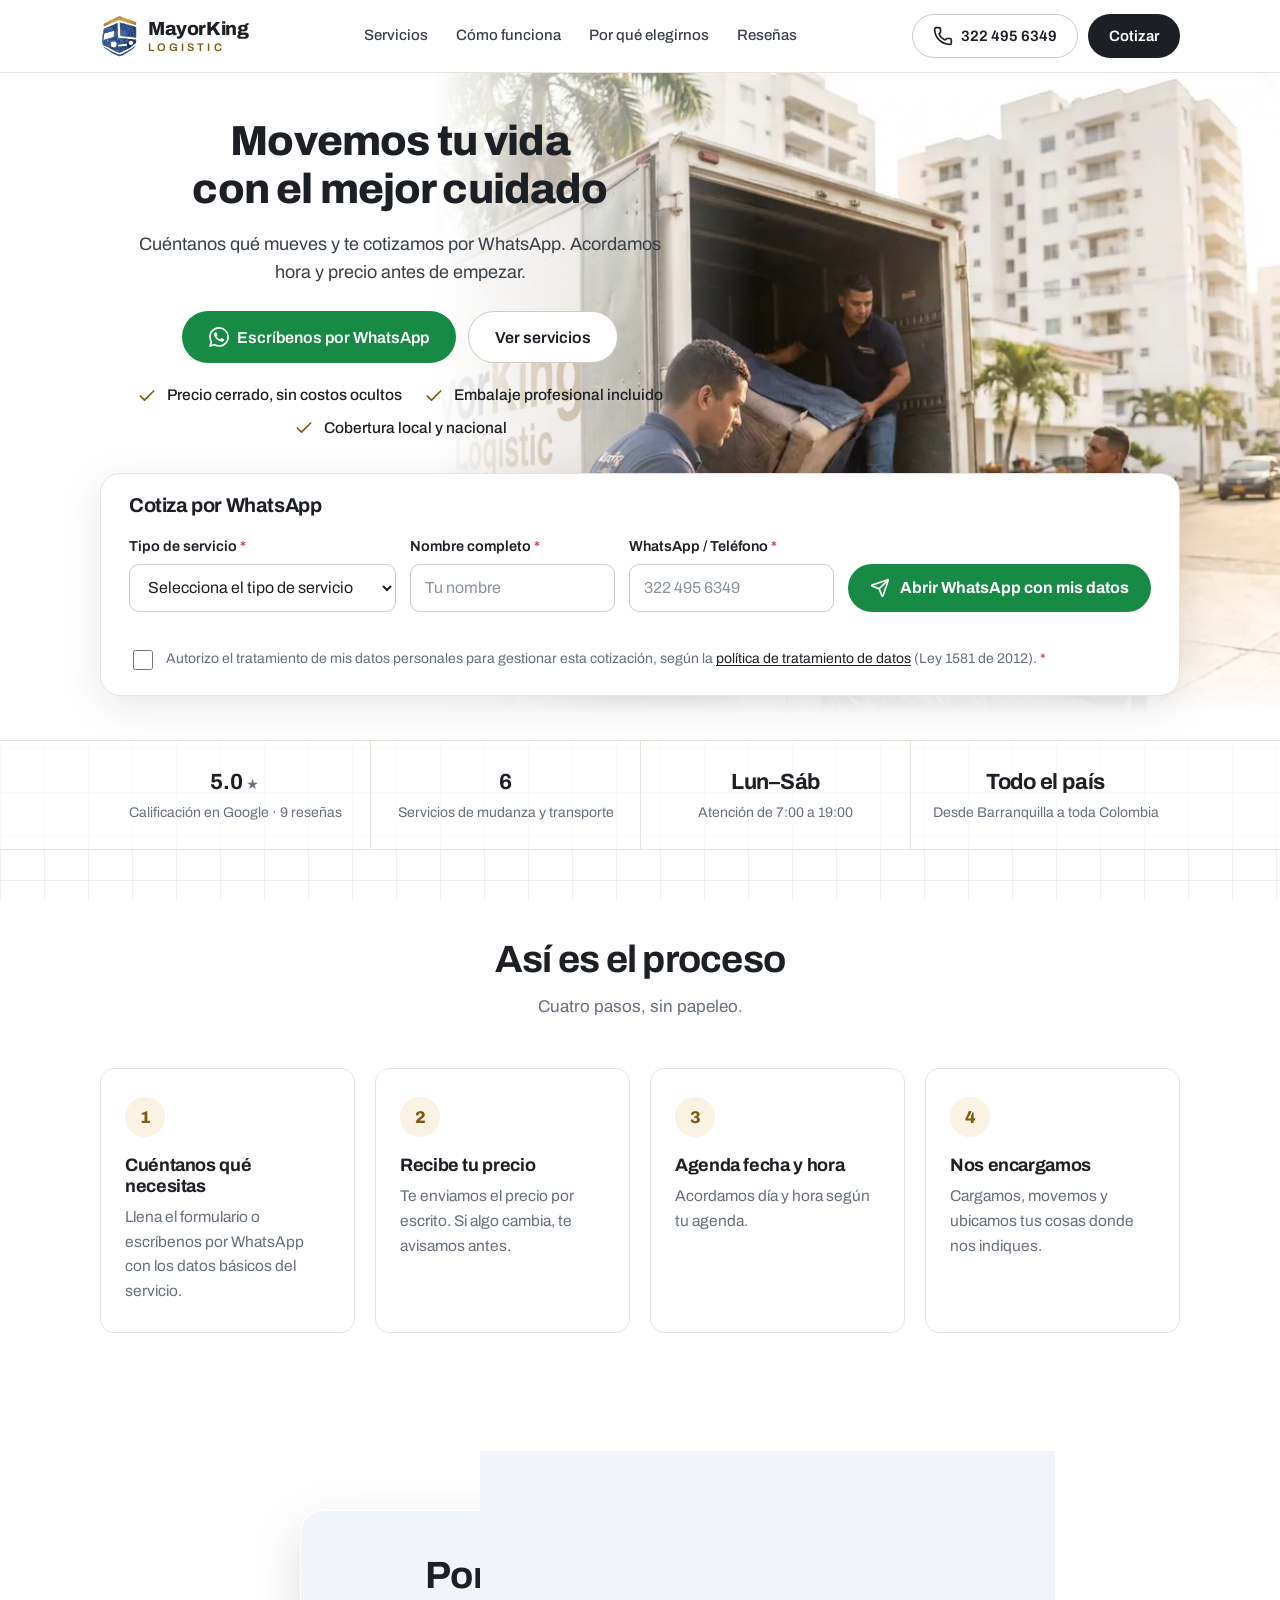
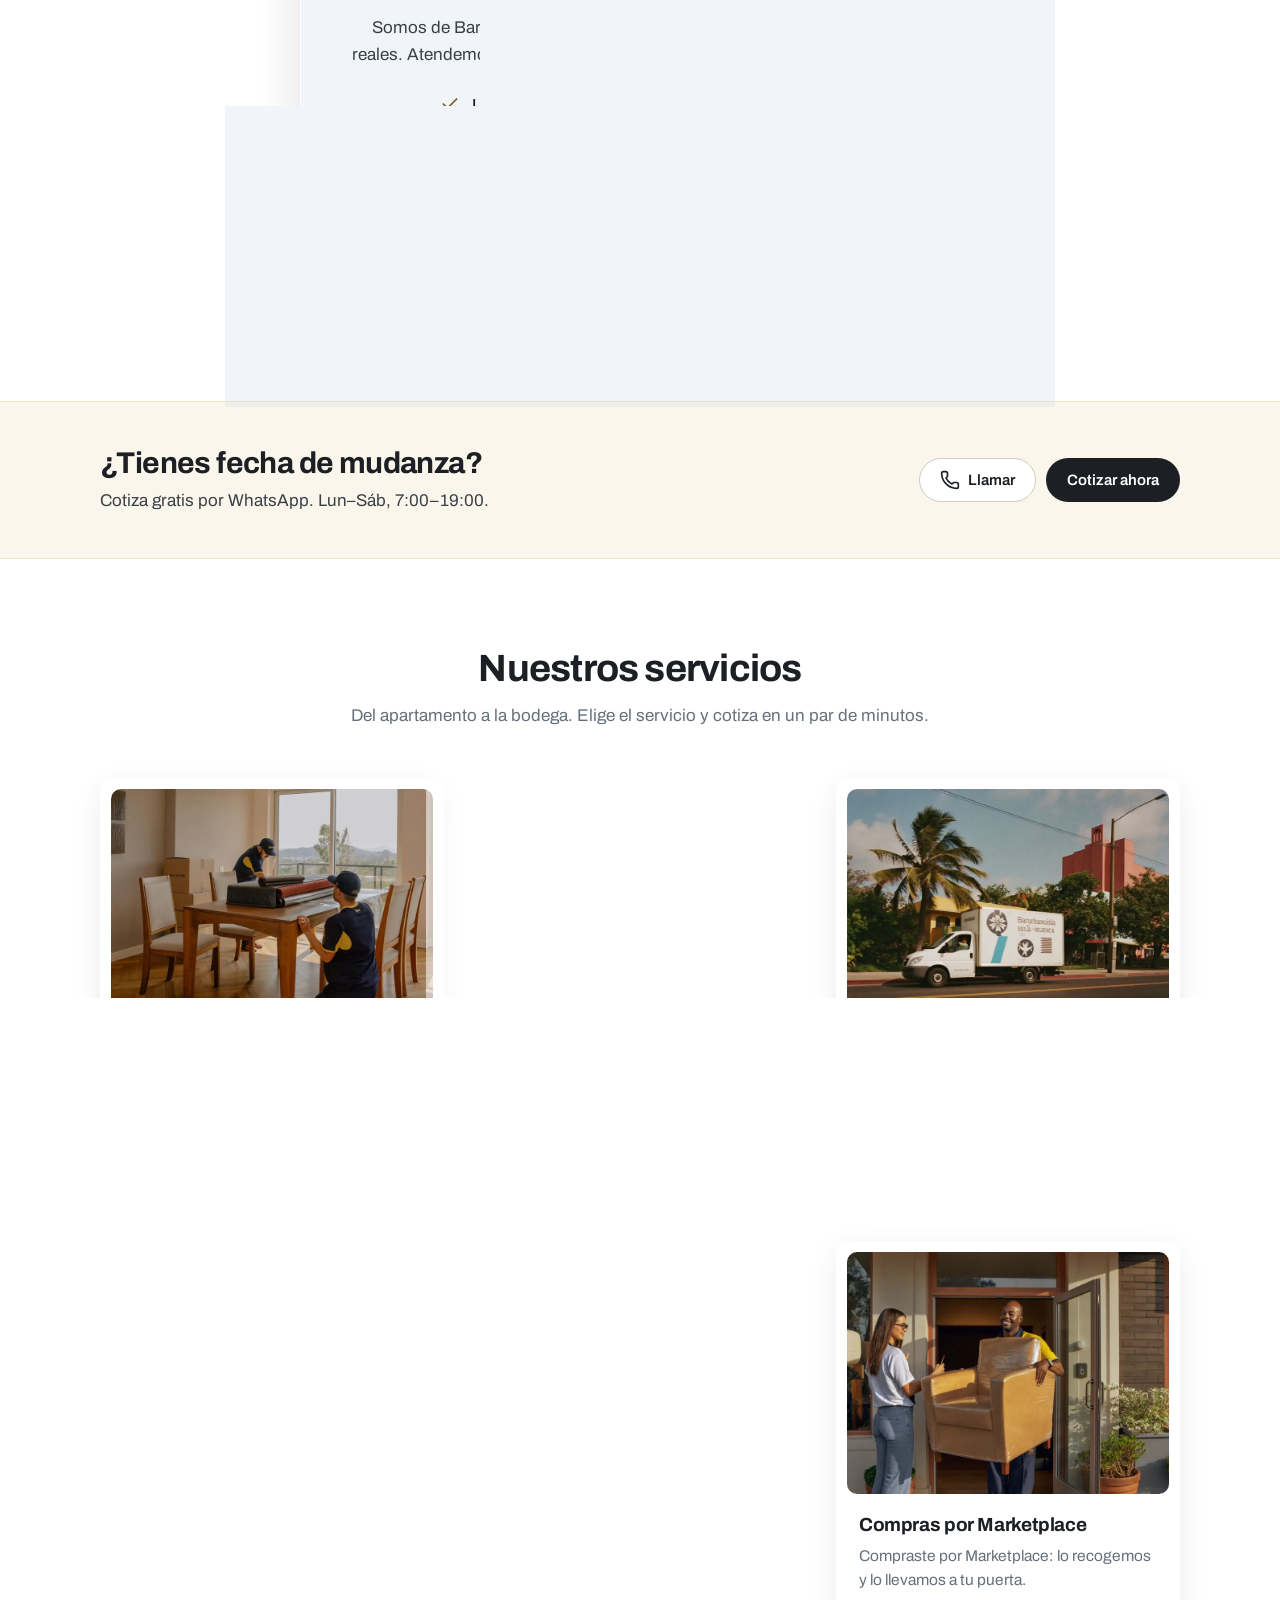
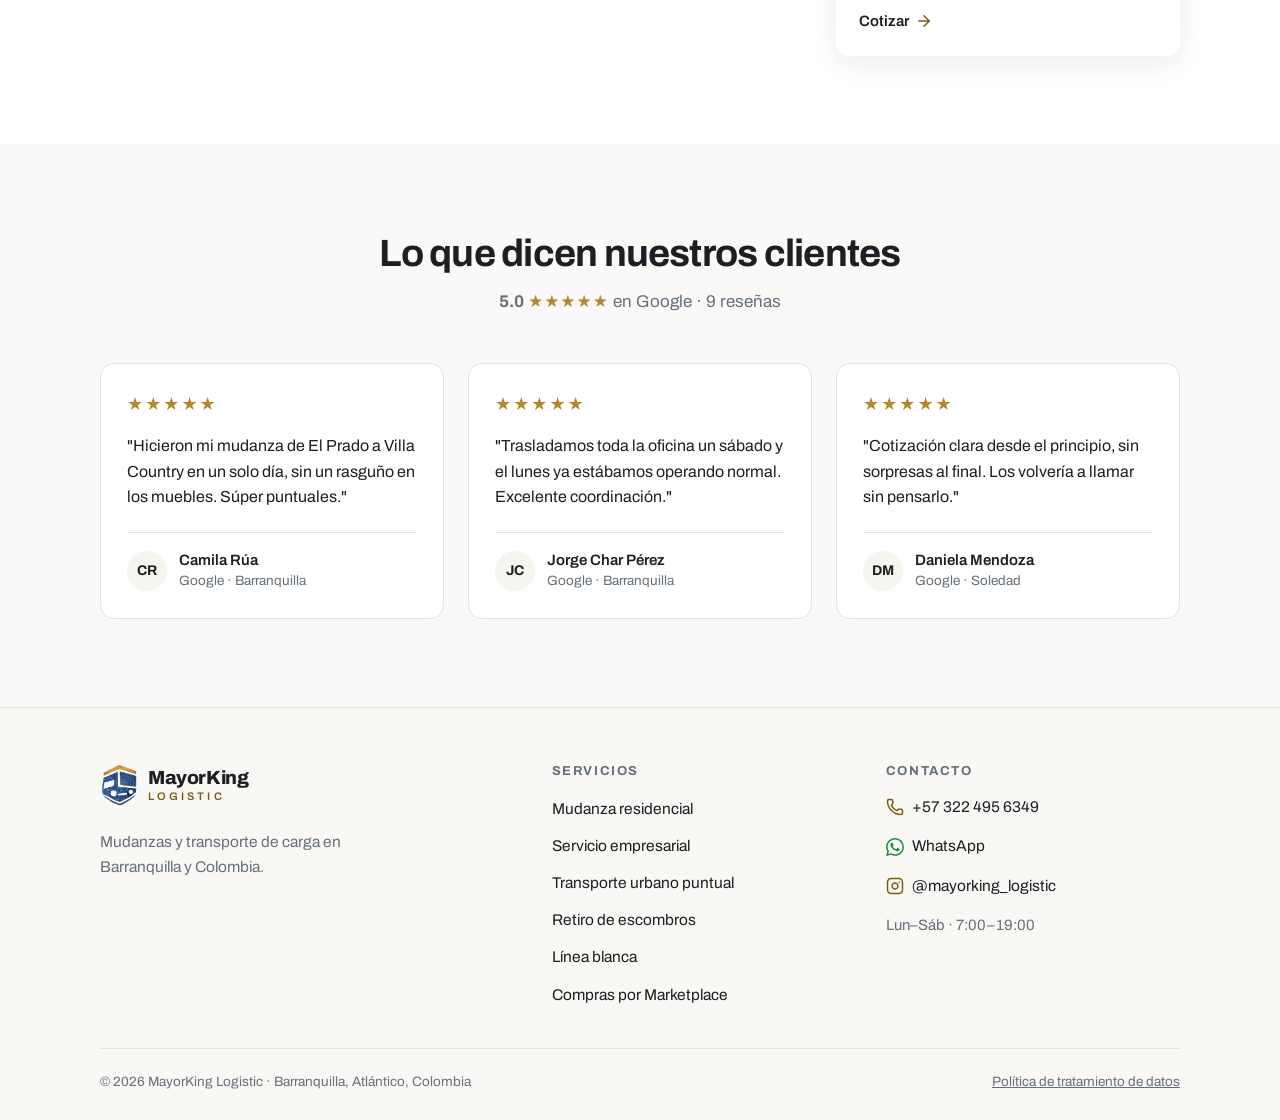
==== index.html @ d39e2f4f "feat(copy): titular 'Movemos tu vida con el mejor cuidado' centrado; sin botón WhatsApp del hero en " ====
<!DOCTYPE html>
<html lang="es-CO">
<head>
  <meta charset="UTF-8">
  <meta name="viewport" content="width=device-width, initial-scale=1.0">
  <title>Mudanzas en Barranquilla y Transporte de Carga | MayorKing Logistic</title>
  <meta name="description" content="Mudanzas residenciales y empresariales, transporte de carga y retiro de escombros en Barranquilla y toda Colombia. Cotiza por WhatsApp.">
  <meta name="theme-color" content="#FFFFFF">
  <meta property="og:title" content="MayorKing Logistic — Mudanzas y Transporte en Barranquilla">
  <meta property="og:description" content="Mudanzas y transporte de carga en Barranquilla y toda Colombia. Precio cerrado y embalaje profesional incluido.">
  <meta property="og:image" content="https://mayorkinglogistic.com/assets/img/hero-operacion.jpg">
  <meta property="og:image:alt" content="Equipo de MayorKing Logistic cargando un camión de mudanza en Barranquilla">
  <meta property="og:url" content="https://mayorkinglogistic.com/">
  <meta property="og:type" content="website">
  <meta property="og:locale" content="es_CO">
  <meta property="og:site_name" content="MayorKing Logistic">
  <meta name="twitter:card" content="summary_large_image">
  <link rel="canonical" href="https://mayorkinglogistic.com/">

  <link rel="preload" href="assets/fonts/archivo-var-latin.woff2" as="font" type="font/woff2" crossorigin>
  <link rel="preload" href="assets/img/hero-operacion.webp" as="image" type="image/webp" fetchpriority="high">

  <link rel="icon" type="image/png" sizes="48x48" href="assets/logo/favicon-48.png">
  <link rel="apple-touch-icon" href="assets/logo/apple-touch-icon.png">

  <link rel="stylesheet" href="css/style.css?v=3">

  <script type="application/ld+json">
  {
    "@context": "https://schema.org",
    "@type": "MovingCompany",
    "@id": "https://mayorkinglogistic.com/#empresa",
    "name": "MayorKing Logistic",
    "url": "https://mayorkinglogistic.com/",
    "logo": "https://mayorkinglogistic.com/assets/logo/apple-touch-icon.png",
    "image": "https://mayorkinglogistic.com/assets/img/hero-operacion.jpg",
    "description": "Mudanzas residenciales y empresariales, transporte de carga, retiro de escombros y entrega de compras en Barranquilla y toda Colombia.",
    "telephone": "+573224956349",
    "address": {
      "@type": "PostalAddress",
      "addressLocality": "Barranquilla",
      "addressRegion": "Atlántico",
      "addressCountry": "CO"
    },
    "areaServed": [
      {
        "@type": "City",
        "name": "Barranquilla"
      },
      {
        "@type": "City",
        "name": "Puerto Colombia"
      },
      {
        "@type": "City",
        "name": "Soledad"
      },
      {
        "@type": "City",
        "name": "Cartagena"
      },
      {
        "@type": "City",
        "name": "Santa Marta"
      },
      {
        "@type": "City",
        "name": "Valledupar"
      },
      {
        "@type": "City",
        "name": "Sincelejo"
      },
      {
        "@type": "City",
        "name": "Montería"
      },
      {
        "@type": "City",
        "name": "Bucaramanga"
      },
      {
        "@type": "City",
        "name": "Medellín"
      },
      {
        "@type": "City",
        "name": "Bogotá"
      },
      {
        "@type": "City",
        "name": "Cali"
      }
    ],
    "openingHoursSpecification": [
      {
        "@type": "OpeningHoursSpecification",
        "dayOfWeek": [
          "Monday",
          "Tuesday",
          "Wednesday",
          "Thursday",
          "Friday",
          "Saturday"
        ],
        "opens": "07:00",
        "closes": "19:00"
      }
    ],
    "sameAs": [
      "https://www.instagram.com/mayorking_logistic/"
    ],
    "hasOfferCatalog": {
      "@type": "OfferCatalog",
      "name": "Servicios",
      "itemListElement": [
        {
          "@type": "Offer",
          "itemOffered": {
            "@type": "Service",
            "name": "Mudanza residencial"
          }
        },
        {
          "@type": "Offer",
          "itemOffered": {
            "@type": "Service",
            "name": "Servicio empresarial y traslado de equipos"
          }
        },
        {
          "@type": "Offer",
          "itemOffered": {
            "@type": "Service",
            "name": "Transporte urbano puntual"
          }
        },
        {
          "@type": "Offer",
          "itemOffered": {
            "@type": "Service",
            "name": "Retiro de escombros"
          }
        },
        {
          "@type": "Offer",
          "itemOffered": {
            "@type": "Service",
            "name": "Transporte de línea blanca"
          }
        },
        {
          "@type": "Offer",
          "itemOffered": {
            "@type": "Service",
            "name": "Compras por Marketplace"
          }
        }
      ]
    }
  }
  </script>
</head>
<body>
<svg xmlns="http://www.w3.org/2000/svg" class="sprite" width="0" height="0" aria-hidden="true" focusable="false">
<symbol id="i-arrow-right" viewBox="0 0 24 24"><path d="M5 12h14" /> <path d="m12 5 7 7-7 7" /></symbol>
<symbol id="i-badge-check" viewBox="0 0 24 24"><path d="M3.85 8.62a4 4 0 0 1 4.78-4.77 4 4 0 0 1 6.74 0 4 4 0 0 1 4.78 4.78 4 4 0 0 1 0 6.74 4 4 0 0 1-4.77 4.78 4 4 0 0 1-6.75 0 4 4 0 0 1-4.78-4.77 4 4 0 0 1 0-6.76Z" /> <path d="m16 9-5.5 5.5L8 12" /></symbol>
<symbol id="i-check" viewBox="0 0 24 24"><path d="M20 6 9 17l-5-5" /></symbol>
<symbol id="i-instagram" viewBox="0 0 24 24"><rect width="20" height="20" x="2" y="2" rx="5" ry="5"/><path d="M16 11.37A4 4 0 1 1 12.63 8 4 4 0 0 1 16 11.37z"/><line x1="17.5" x2="17.51" y1="6.5" y2="6.5"/></symbol>
<symbol id="i-menu" viewBox="0 0 24 24"><path d="M4 5h16" /> <path d="M4 12h16" /> <path d="M4 19h16" /></symbol>
<symbol id="i-x" viewBox="0 0 24 24"><path d="M18 6 6 18" /> <path d="m6 6 12 12" /></symbol>
<symbol id="i-whatsapp" viewBox="0 0 24 24"><path d="M17.472 14.382c-.297-.149-1.758-.867-2.03-.967-.273-.099-.471-.148-.67.15-.197.297-.767.966-.94 1.164-.173.199-.347.223-.644.075-.297-.15-1.255-.463-2.39-1.475-.883-.788-1.48-1.761-1.653-2.059-.173-.297-.018-.458.13-.606.134-.133.298-.347.446-.52.149-.174.198-.298.298-.497.099-.198.05-.371-.025-.52-.075-.149-.669-1.612-.916-2.207-.242-.579-.487-.5-.669-.51-.173-.008-.371-.01-.57-.01-.198 0-.52.074-.792.372-.272.297-1.04 1.016-1.04 2.479 0 1.462 1.065 2.875 1.213 3.074.149.198 2.096 3.2 5.077 4.487.709.306 1.262.489 1.694.625.712.227 1.36.195 1.871.118.571-.085 1.758-.719 2.006-1.413.248-.694.248-1.289.173-1.413-.074-.124-.272-.198-.57-.347m-5.421 7.403h-.004a9.87 9.87 0 01-5.031-1.378l-.361-.214-3.741.982.998-3.648-.235-.374a9.86 9.86 0 01-1.51-5.26c.001-5.45 4.436-9.884 9.888-9.884 2.64 0 5.122 1.03 6.988 2.898a9.825 9.825 0 012.893 6.994c-.003 5.45-4.437 9.884-9.885 9.884m8.413-18.297A11.815 11.815 0 0012.05 0C5.495 0 .16 5.335.157 11.892c0 2.096.547 4.142 1.588 5.945L.057 24l6.305-1.654a11.882 11.882 0 005.683 1.448h.005c6.554 0 11.89-5.335 11.893-11.893a11.821 11.821 0 00-3.48-8.413Z"/></symbol>
<symbol id="i-phone" viewBox="0 0 24 24"><path d="M13.832 16.568a1 1 0 0 0 1.213-.303l.355-.465A2 2 0 0 1 17 15h3a2 2 0 0 1 2 2v3a2 2 0 0 1-2 2A18 18 0 0 1 2 4a2 2 0 0 1 2-2h3a2 2 0 0 1 2 2v3a2 2 0 0 1-.8 1.6l-.468.351a1 1 0 0 0-.292 1.233 14 14 0 0 0 6.392 6.384" /></symbol>
<symbol id="i-send" viewBox="0 0 24 24"><path d="M14.536 21.686a.5.5 0 0 0 .937-.024l6.5-19a.496.496 0 0 0-.635-.635l-19 6.5a.5.5 0 0 0-.024.937l7.93 3.18a2 2 0 0 1 1.112 1.11z" /> <path d="m21.854 2.147-10.94 10.939" /></symbol>
<symbol id="i-truck" viewBox="0 0 24 24"><path d="M14 18V6a2 2 0 0 0-2-2H4a2 2 0 0 0-2 2v11a1 1 0 0 0 1 1h2" /> <path d="M15 18H9" /> <path d="M19 18h2a1 1 0 0 0 1-1v-3.65a1 1 0 0 0-.22-.624l-3.48-4.35A1 1 0 0 0 17.52 8H14" /> <circle cx="17" cy="18" r="2" /> <circle cx="7" cy="18" r="2" /></symbol>
<symbol id="d-clock" viewBox="0 0 256 256"><path class="duo-a" d="M224,128a96,96,0,1,1-96-96A96,96,0,0,1,224,128Z"/><path class="duo-b" d="M128,24A104,104,0,1,0,232,128,104.11,104.11,0,0,0,128,24Zm0,192a88,88,0,1,1,88-88A88.1,88.1,0,0,1,128,216Zm64-88a8,8,0,0,1-8,8H128a8,8,0,0,1-8-8V72a8,8,0,0,1,16,0v48h48A8,8,0,0,1,192,128Z"/></symbol>
<symbol id="d-package" viewBox="0 0 256 256"><path class="duo-a" d="M128,129.09V232a8,8,0,0,1-3.84-1l-88-48.18a8,8,0,0,1-4.16-7V80.18a8,8,0,0,1,.7-3.25Z"/><path class="duo-b" d="M223.68,66.15,135.68,18a15.88,15.88,0,0,0-15.36,0l-88,48.17a16,16,0,0,0-8.32,14v95.64a16,16,0,0,0,8.32,14l88,48.17a15.88,15.88,0,0,0,15.36,0l88-48.17a16,16,0,0,0,8.32-14V80.18A16,16,0,0,0,223.68,66.15ZM128,32l80.34,44-29.77,16.3-80.35-44ZM128,120,47.66,76l33.9-18.56,80.34,44ZM40,90l80,43.78v85.79L40,175.82Zm176,85.78h0l-80,43.79V133.82l32-17.51V152a8,8,0,0,0,16,0V107.55L216,90v85.77Z"/></symbol>
<symbol id="d-receipt" viewBox="0 0 256 256"><path class="duo-a" d="M224,56V208l-32-16-32,16-32-16L96,208,64,192,32,208V56a8,8,0,0,1,8-8H216A8,8,0,0,1,224,56Z"/><path class="duo-b" d="M72,104a8,8,0,0,1,8-8h96a8,8,0,0,1,0,16H80A8,8,0,0,1,72,104Zm8,40h96a8,8,0,0,0,0-16H80a8,8,0,0,0,0,16ZM232,56V208a8,8,0,0,1-11.58,7.15L192,200.94l-28.42,14.21a8,8,0,0,1-7.16,0L128,200.94,99.58,215.15a8,8,0,0,1-7.16,0L64,200.94,35.58,215.15A8,8,0,0,1,24,208V56A16,16,0,0,1,40,40H216A16,16,0,0,1,232,56Zm-16,0H40V195.06l20.42-10.22a8,8,0,0,1,7.16,0L96,199.06l28.42-14.22a8,8,0,0,1,7.16,0L160,199.06l28.42-14.22a8,8,0,0,1,7.16,0L216,195.06Z"/></symbol>
<symbol id="d-handshake" viewBox="0 0 256 256"><path class="duo-a" d="M200,152l-40,40L96,176,40,136,72.68,70.63,128,56l55.32,14.63L183.6,72H144L98.34,116.29a8,8,0,0,0,1.38,12.42C117.23,139.9,141,139.13,160,120Z"/><path class="duo-b" d="M254.3,107.91,228.78,56.85a16,16,0,0,0-21.47-7.15L182.44,62.13,130.05,48.27a8.14,8.14,0,0,0-4.1,0L73.56,62.13,48.69,49.7a16,16,0,0,0-21.47,7.15L1.7,107.9a16,16,0,0,0,7.15,21.47l27,13.51,55.49,39.63a8.06,8.06,0,0,0,2.71,1.25l64,16a8,8,0,0,0,7.6-2.1l55.07-55.08,26.42-13.21a16,16,0,0,0,7.15-21.46Zm-54.89,33.37L165,113.72a8,8,0,0,0-10.68.61C136.51,132.27,116.66,130,104,122L147.24,80h31.81l27.21,54.41ZM41.53,64,62,74.22,36.43,125.27,16,115.06Zm116,119.13L99.42,168.61l-49.2-35.14,28-56L128,64.28l9.8,2.59-45,43.68-.08.09a16,16,0,0,0,2.72,24.81c20.56,13.13,45.37,11,64.91-5L188,152.66Zm62-57.87-25.52-51L214.47,64,240,115.06Zm-87.75,92.67a8,8,0,0,1-7.75,6.06,8.13,8.13,0,0,1-1.95-.24L80.41,213.33a7.89,7.89,0,0,1-2.71-1.25L51.35,193.26a8,8,0,0,1,9.3-13l25.11,17.94L126,208.24A8,8,0,0,1,131.82,217.94Z"/></symbol>
<symbol id="d-map-pin" viewBox="0 0 256 256"><path class="duo-a" d="M128,24a80,80,0,0,0-80,80c0,72,80,128,80,128s80-56,80-128A80,80,0,0,0,128,24Zm0,112a32,32,0,1,1,32-32A32,32,0,0,1,128,136Z"/><path class="duo-b" d="M128,64a40,40,0,1,0,40,40A40,40,0,0,0,128,64Zm0,64a24,24,0,1,1,24-24A24,24,0,0,1,128,128Zm0-112a88.1,88.1,0,0,0-88,88c0,31.4,14.51,64.68,42,96.25a254.19,254.19,0,0,0,41.45,38.3,8,8,0,0,0,9.18,0A254.19,254.19,0,0,0,174,200.25c27.45-31.57,42-64.85,42-96.25A88.1,88.1,0,0,0,128,16Zm0,206c-16.53-13-72-60.75-72-118a72,72,0,0,1,144,0C200,161.23,144.53,209,128,222Z"/></symbol>
<symbol id="d-map-trifold" viewBox="0 0 256 256"><path class="duo-a" d="M160,72V216L96,184V40Z"/><path class="duo-b" d="M228.92,49.69a8,8,0,0,0-6.86-1.45L160.93,63.52,99.58,32.84a8,8,0,0,0-5.52-.6l-64,16A8,8,0,0,0,24,56V200a8,8,0,0,0,9.94,7.76l61.13-15.28,61.35,30.68A8.15,8.15,0,0,0,160,224a8,8,0,0,0,1.94-.24l64-16A8,8,0,0,0,232,200V56A8,8,0,0,0,228.92,49.69ZM104,52.94l48,24V203.06l-48-24ZM40,62.25l48-12v127.5l-48,12Zm176,131.5-48,12V78.25l48-12Z"/></symbol>
<symbol id="d-star" viewBox="0 0 256 256"><path class="duo-a" d="M229.06,108.79l-48.7,42,14.88,62.79a8.4,8.4,0,0,1-12.52,9.17L128,189.09,73.28,222.74a8.4,8.4,0,0,1-12.52-9.17l14.88-62.79-48.7-42A8.46,8.46,0,0,1,31.73,94L95.64,88.8l24.62-59.6a8.36,8.36,0,0,1,15.48,0l24.62,59.6L224.27,94A8.46,8.46,0,0,1,229.06,108.79Z"/><path class="duo-b" d="M239.18,97.26A16.38,16.38,0,0,0,224.92,86l-59-4.76L143.14,26.15a16.36,16.36,0,0,0-30.27,0L90.11,81.23,31.08,86a16.46,16.46,0,0,0-9.37,28.86l45,38.83L53,211.75a16.38,16.38,0,0,0,24.5,17.82L128,198.49l50.53,31.08A16.4,16.4,0,0,0,203,211.75l-13.76-58.07,45-38.83A16.43,16.43,0,0,0,239.18,97.26Zm-15.34,5.47-48.7,42a8,8,0,0,0-2.56,7.91l14.88,62.8a.37.37,0,0,1-.17.48c-.18.14-.23.11-.38,0l-54.72-33.65a8,8,0,0,0-8.38,0L69.09,215.94c-.15.09-.19.12-.38,0a.37.37,0,0,1-.17-.48l14.88-62.8a8,8,0,0,0-2.56-7.91l-48.7-42c-.12-.1-.23-.19-.13-.5s.18-.27.33-.29l63.92-5.16A8,8,0,0,0,103,91.86l24.62-59.61c.08-.17.11-.25.35-.25s.27.08.35.25L153,91.86a8,8,0,0,0,6.75,4.92l63.92,5.16c.15,0,.24,0,.33.29S224,102.63,223.84,102.73Z"/></symbol>
</svg>

  <a href="#main-content" class="skip-link">Ir al contenido principal</a>

  <!-- ── HEADER ── -->
  <header class="site-header">
    <div class="container nav-inner">
      <a href="#hero" class="brand" aria-label="MayorKing Logistic — inicio">
        <span class="brand-mark"><img src="assets/logo/logo-mayorking.svg" alt="" width="38" height="42"></span>
        <span class="brand-text">
          <span class="brand-name">MayorKing</span>
          <span class="brand-sub">Logistic</span>
        </span>
      </a>

      <nav class="nav-links" aria-label="Navegación principal">
        <a href="#servicios">Servicios</a>
        <a href="#como-funciona">Cómo funciona</a>
        <a href="#por-que-elegirnos">Por qué elegirnos</a>
        <a href="#testimonios">Reseñas</a>
      </nav>

      <div class="nav-actions">
        <a href="tel:+573224956349" class="btn btn-line nav-call" aria-label="Llamar a MayorKing Logistic">
          <svg class="icon" aria-hidden="true" focusable="false"><use href="#i-phone"/></svg> 322&nbsp;495&nbsp;6349
        </a>
        <a href="#cotizar" class="btn btn-dark nav-cta">Cotizar</a>
        <button id="menu-toggle" type="button" aria-label="Abrir menú" aria-expanded="false" aria-controls="mobile-menu">
          <svg class="icon icon-open" aria-hidden="true" focusable="false"><use href="#i-menu"/></svg>
          <svg class="icon icon-close" aria-hidden="true" focusable="false"><use href="#i-x"/></svg>
        </button>
      </div>
    </div>

    <nav id="mobile-menu" class="hidden" aria-label="Menú móvil">
      <a href="#servicios">Servicios</a>
      <a href="#como-funciona">Cómo funciona</a>
      <a href="#por-que-elegirnos">Por qué elegirnos</a>
      <a href="#testimonios">Reseñas</a>
      <a href="tel:+573224956349" class="btn btn-line mm-call" aria-label="Llamar a MayorKing Logistic"><svg class="icon" aria-hidden="true" focusable="false"><use href="#i-phone"/></svg> Llamar ahora</a>
    </nav>
  </header>

  <main id="main-content">

  <!-- ── HERO ── -->
  <section id="hero" class="hero">

      <figure class="hero-photo">
        <img src="assets/img/hero-operacion.webp" alt="Equipo de MayorKing Logistic cargando un camión de mudanza en Barranquilla" width="1200" height="670" fetchpriority="high" decoding="async">
      </figure>
    <div class="container hero-grid">
      <div class="hero-copy">
        <h1>Movemos tu vida con el mejor cuidado</h1>
        <p class="hero-lead">
          Cuéntanos qué mueves y te cotizamos por WhatsApp. Acordamos hora y precio antes de empezar.
        </p>
        <div class="hero-ctas">
          <a href="https://wa.me/message/2OT4D4LKJHDZN1" target="_blank" rel="noopener" class="btn btn-wa btn-lg">
            <svg class="icon icon-wa" aria-hidden="true" focusable="false"><use href="#i-whatsapp"/></svg> Escríbenos por WhatsApp
          </a>
          <a href="#servicios" class="btn btn-line btn-lg">Ver servicios</a>
        </div>
        <ul class="hero-points">
          <li><svg class="icon" aria-hidden="true" focusable="false"><use href="#i-check"/></svg> Precio cerrado, sin costos ocultos</li>
          <li><svg class="icon" aria-hidden="true" focusable="false"><use href="#i-check"/></svg> Embalaje profesional incluido</li>
          <li><svg class="icon" aria-hidden="true" focusable="false"><use href="#i-check"/></svg> Cobertura local y nacional</li>
        </ul>
      </div>
    </div>

    <div id="cotizar" class="container quote-wrap">
      <form id="form-cotizacion" class="quote-bar" novalidate>
        <h2 class="quote-tab">Cotiza por WhatsApp</h2>
        <div class="quote-main">
          <div class="field">
          <label for="tipo-servicio">Tipo de servicio <span class="req" aria-hidden="true">*</span></label>
          <select id="tipo-servicio" name="tipo_servicio" required class="mk-input">
            <option value="" disabled selected>Selecciona el tipo de servicio</option>
            <option>Mudanza residencial</option>
            <option>Servicio empresarial / traslado de equipos</option>
            <option>Transporte urbano puntual</option>
            <option>Retiro de escombros</option>
            <option>Compra y transporte de línea blanca</option>
            <option>Compras por Marketplace</option>
          </select>
        </div>
          <div class="field">
            <label for="nombre-cliente">Nombre completo <span class="req" aria-hidden="true">*</span></label>
            <input type="text" maxlength="120" id="nombre-cliente" name="nombre" required placeholder="Tu nombre" class="mk-input" autocomplete="name">
          </div>
          <div class="field">
            <label for="telefono-cliente">WhatsApp / Teléfono <span class="req" aria-hidden="true">*</span></label>
            <input type="tel" id="telefono-cliente" name="telefono" required maxlength="20" inputmode="tel" placeholder="322 495 6349" class="mk-input" autocomplete="tel">
          </div>
          <button type="submit" id="btn-cotizar">
            <svg class="icon" aria-hidden="true" focusable="false"><use href="#i-send"/></svg>
            <span>Abrir WhatsApp con mis datos</span>
          </button>
        </div>

        <div class="quote-details">
<!-- Grupo 1: Mudanza residencial -->
        <div class="grupo-servicio hidden" data-servicio="Mudanza residencial">
          <div class="field">
            <label for="recogida-res">Punto de recogida</label>
            <input type="text" maxlength="120" id="recogida-res" data-label="📍 Punto de recogida" placeholder="Dirección origen" class="mk-input">
          </div>
          <div class="field">
            <label for="entrega-res">Punto de entrega</label>
            <input type="text" maxlength="120" id="entrega-res" data-label="📍 Punto de entrega" placeholder="Dirección destino" class="mk-input">
          </div>
          <div class="field">
            <label for="fecha-res">Fecha del servicio</label>
            <input type="date" id="fecha-res" data-label="📅 Fecha del servicio" class="mk-input">
          </div>
          <div class="field">
            <label for="vivienda-res">Tipo de vivienda y piso</label>
            <input type="text" maxlength="120" id="vivienda-res" data-label="🏢 Tipo de vivienda y piso" placeholder="Ej: Apartamento piso 3" class="mk-input">
          </div>
          <div class="field">
            <label for="ascensor-res">¿Tiene ascensor?</label>
            <select id="ascensor-res" data-label="🛗 ¿Tiene ascensor?" class="mk-input">
              <option value="" disabled selected>Selecciona</option>
              <option>Sí</option><option>No</option>
            </select>
          </div>
          <div class="field">
            <label for="cantidad-res">Cantidad aproximada de muebles y cajas</label>
            <input type="text" maxlength="120" id="cantidad-res" data-label="📦 Cantidad aproximada de muebles y cajas" placeholder="Ej: 10 cajas, 5 muebles" class="mk-input">
          </div>
        </div>

        <!-- Grupo 2: Servicio empresarial -->
        <div class="grupo-servicio hidden" data-servicio="Servicio empresarial / traslado de equipos">
          <div class="field">
            <label for="empresa-emp">Nombre de la empresa</label>
            <input type="text" maxlength="120" id="empresa-emp" data-label="🏢 Nombre de la empresa" class="mk-input">
          </div>
          <div class="field">
            <label for="recogida-emp">Dirección de recogida</label>
            <input type="text" maxlength="120" id="recogida-emp" data-label="📍 Dirección de recogida" class="mk-input">
          </div>
          <div class="field">
            <label for="entrega-emp">Dirección de entrega</label>
            <input type="text" maxlength="120" id="entrega-emp" data-label="📍 Dirección de entrega" class="mk-input">
          </div>
          <div class="field">
            <label for="equipos-emp">Tipo de equipos o materiales</label>
            <input type="text" maxlength="120" id="equipos-emp" data-label="📦 Tipo de equipos o materiales" class="mk-input">
          </div>
          <div class="field">
            <label for="volumen-emp">Cantidad o volumen aproximado</label>
            <input type="text" maxlength="120" id="volumen-emp" data-label="⚖️ Cantidad o volumen aproximado" class="mk-input">
          </div>
          <div class="field-row">
            <div class="field">
              <label for="fecha-emp">Fecha</label>
              <input type="date" id="fecha-emp" data-label="📅 Fecha" class="mk-input">
            </div>
            <div class="field">
              <label for="horario-emp">Horario</label>
              <input type="time" id="horario-emp" data-label="🕐 Horario" class="mk-input">
            </div>
          </div>
        </div>

        <!-- Grupo 3: Transporte urbano puntual -->
        <div class="grupo-servicio hidden" data-servicio="Transporte urbano puntual">
          <div class="field">
            <label for="recogida-urb">Punto de recogida</label>
            <input type="text" maxlength="120" id="recogida-urb" data-label="📍 Punto de recogida" class="mk-input">
          </div>
          <div class="field">
            <label for="entrega-urb">Punto de entrega</label>
            <input type="text" maxlength="120" id="entrega-urb" data-label="📍 Punto de entrega" class="mk-input">
          </div>
          <div class="field">
            <label for="que-urb">¿Qué se va a transportar?</label>
            <input type="text" maxlength="120" id="que-urb" data-label="📦 ¿Qué se va a transportar?" class="mk-input">
          </div>
          <div class="field-row">
            <div class="field">
              <label for="fecha-urb">Fecha</label>
              <input type="date" id="fecha-urb" data-label="📅 Fecha" class="mk-input">
            </div>
            <div class="field">
              <label for="hora-urb">Hora</label>
              <input type="time" id="hora-urb" data-label="🕐 Hora" class="mk-input">
            </div>
          </div>
        </div>

        <!-- Grupo 4: Retiro de escombros -->
        <div class="grupo-servicio hidden" data-servicio="Retiro de escombros">
          <div class="field">
            <label for="direccion-esc">Dirección del servicio</label>
            <input type="text" maxlength="120" id="direccion-esc" data-label="📍 Dirección del servicio" class="mk-input">
          </div>
          <div class="field">
            <label for="cantidad-esc">Cantidad aproximada de escombros</label>
            <input type="text" maxlength="120" id="cantidad-esc" data-label="🗑️ Cantidad aproximada de escombros" class="mk-input">
          </div>
          <div class="field">
            <label for="vehiculo-esc">¿Requiere volqueta o camión?</label>
            <select id="vehiculo-esc" data-label="🚚 ¿Requiere volqueta o camión?" class="mk-input">
              <option value="" disabled selected>Selecciona</option>
              <option>Volqueta</option><option>Camión</option>
            </select>
          </div>
          <div class="field">
            <label for="fecha-esc">Fecha</label>
            <input type="date" id="fecha-esc" data-label="📅 Fecha" class="mk-input">
          </div>
        </div>

        <!-- Grupo 5: Línea blanca -->
        <div class="grupo-servicio hidden" data-servicio="Compra y transporte de línea blanca">
          <div class="field">
            <label for="equipo-lb">¿Qué equipo vas a comprar?</label>
            <input type="text" maxlength="120" id="equipo-lb" data-label="🛒 ¿Qué equipo vas a comprar?" placeholder="Ej: nevera, lavadora…" class="mk-input">
          </div>
          <div class="field">
            <label for="compra-lb">Dirección de compra</label>
            <input type="text" maxlength="120" id="compra-lb" data-label="📍 Dirección de compra" class="mk-input">
          </div>
          <div class="field">
            <label for="entrega-lb">Dirección de entrega</label>
            <input type="text" maxlength="120" id="entrega-lb" data-label="📍 Dirección de entrega" class="mk-input">
          </div>
          <div class="field">
            <label for="piso-lb">Piso y ascensor en destino</label>
            <input type="text" maxlength="120" id="piso-lb" data-label="🏢 Piso y ascensor en destino" class="mk-input">
          </div>
          <div class="field">
            <label for="fecha-lb">Fecha</label>
            <input type="date" id="fecha-lb" data-label="📅 Fecha" class="mk-input">
          </div>
        </div>

        <!-- Grupo 6: Marketplace -->
        <div class="grupo-servicio hidden" data-servicio="Compras por Marketplace">
          <div class="field">
            <label for="vendedor-mp">Dirección del vendedor</label>
            <input type="text" maxlength="120" id="vendedor-mp" data-label="📍 Dirección del vendedor" class="mk-input">
          </div>
          <div class="field">
            <label for="entrega-mp">Dirección de entrega</label>
            <input type="text" maxlength="120" id="entrega-mp" data-label="📍 Dirección de entrega" class="mk-input">
          </div>
          <div class="field">
            <label for="producto-mp">¿Qué producto es?</label>
            <input type="text" maxlength="120" id="producto-mp" data-label="📦 ¿Qué producto es?" class="mk-input">
          </div>
          <div class="field">
            <label for="tamano-mp">Tamaño / peso aproximado</label>
            <input type="text" maxlength="120" id="tamano-mp" data-label="⚖️ Tamaño/peso aproximado" class="mk-input">
          </div>
          <div class="field-row">
            <div class="field">
              <label for="fecha-mp">Fecha</label>
              <input type="date" id="fecha-mp" data-label="📅 Fecha" class="mk-input">
            </div>
            <div class="field">
              <label for="hora-mp">Hora</label>
              <input type="time" id="hora-mp" data-label="🕐 Hora" class="mk-input">
            </div>
          </div>
        </div>
        </div>

        <label class="consent">
          <input type="checkbox" id="acepto-datos" name="acepto_datos" required>
          <span>Autorizo el tratamiento de mis datos personales para gestionar esta cotización, según la <a href="/politica-datos" target="_blank" rel="noopener">política de tratamiento de datos</a> (Ley 1581 de 2012). <span class="req" aria-hidden="true">*</span></span>
        </label>

        <div id="form-error" class="hidden" role="alert"></div>
      </form>
    </div>
  </section>

  <!-- ── CONFIANZA ── -->
  <section class="trust" aria-label="Datos de confianza">
    <div class="container trust-grid">
      <div class="trust-item"><b>5.0 <span class="stars" aria-hidden="true">★</span></b><span>Calificación en Google · 9 reseñas</span></div>
      <div class="trust-item"><b>6</b><span>Servicios de mudanza y transporte</span></div>
      <div class="trust-item"><b>Lun–Sáb</b><span>Atención de 7:00 a 19:00</span></div>
      <div class="trust-item"><b>Todo el país</b><span>Desde Barranquilla a toda Colombia</span></div>
    </div>
  </section>

  <!-- ── PASOS ── -->
  <section id="como-funciona" class="section">
    <div class="container">
      <div class="section-head">
        <h2>Así es el proceso</h2>
        <p>Cuatro pasos, sin papeleo.</p>
      </div>

      <ol class="steps">
        <li class="step">
          <span class="step-n">1</span>
          <h3>Cuéntanos qué necesitas</h3>
          <p>Llena el formulario o escríbenos por WhatsApp con los datos básicos del servicio.</p>
        </li>
        <li class="step">
          <span class="step-n">2</span>
          <h3>Recibe tu precio</h3>
          <p>Te enviamos el precio por escrito. Si algo cambia, te avisamos antes.</p>
        </li>
        <li class="step">
          <span class="step-n">3</span>
          <h3>Agenda fecha y hora</h3>
          <p>Acordamos día y hora según tu agenda.</p>
        </li>
        <li class="step">
          <span class="step-n">4</span>
          <h3>Nos encargamos</h3>
          <p>Cargamos, movemos y ubicamos tus cosas donde nos indiques.</p>
        </li>
      </ol>
    </div>
  </section>

  <!-- ── POR QUÉ ELEGIRNOS ── -->
  <section id="por-que-elegirnos" class="section why">
    <div class="container why-wrap">
      <div class="why-copy">
        <h2>Por qué elegir MayorKing</h2>
        <p>Somos de Barranquilla y conocemos la ciudad, las rutas y los tiempos reales. Atendemos directo por WhatsApp, sin intermediarios ni call centers.</p>
        <ul class="checklist">
          <li><svg class="icon" aria-hidden="true" focusable="false"><use href="#i-check"/></svg> Llegamos a la hora que acordamos</li>
          <li><svg class="icon" aria-hidden="true" focusable="false"><use href="#i-check"/></svg> Embalamos con cajas, mantas y plástico burbuja</li>
          <li><svg class="icon" aria-hidden="true" focusable="false"><use href="#i-check"/></svg> Precio cerrado desde la cotización</li>
          <li><svg class="icon" aria-hidden="true" focusable="false"><use href="#i-check"/></svg> Personal capacitado y respetuoso con tus cosas</li>
          <li><svg class="icon" aria-hidden="true" focusable="false"><use href="#i-check"/></svg> Servicio local en la ciudad y envíos a otras ciudades</li>
        </ul>
      </div>
    </div>
  </section>

  <!-- ── BANDA CTA ── -->
  <section class="cta-band" aria-label="Llamado a la acción">
    <div class="container cta-inner">
      <div>
        <h2>¿Tienes fecha de mudanza?</h2>
        <p>Cotiza gratis por WhatsApp. Lun–Sáb, 7:00–19:00.</p>
      </div>
      <div class="cta-actions">
        <a href="tel:+573224956349" class="btn btn-line"><svg class="icon" aria-hidden="true" focusable="false"><use href="#i-phone"/></svg> Llamar</a>
        <a href="#cotizar" class="btn btn-dark">Cotizar ahora</a>
      </div>
    </div>
  </section>

  <!-- ── SERVICIOS ── -->
  <section id="servicios" class="section services">
    <div class="container">
      <div class="section-head">
        <h2>Nuestros servicios</h2>
        <p>Del apartamento a la bodega. Elige el servicio y cotiza en un par de minutos.</p>
      </div>

      <div class="services-grid">

        <article class="svc-card">
          <div class="svc-media">
            <img src="assets/img/srv-residencial.webp" alt="Embaladores de MayorKing protegiendo muebles en un apartamento" width="800" height="600" loading="lazy" decoding="async">
          </div>
          <div class="svc-body">
            <h3>Mudanza residencial</h3>
            <p>Casas y apartamentos. Protegemos muebles y coordinamos escaleras o ascensor.</p>
            <a href="#cotizar" class="svc-link" data-servicio="Mudanza residencial">Cotizar <svg class="icon" aria-hidden="true" focusable="false"><use href="#i-arrow-right"/></svg></a>
          </div>
        </article>

        <article class="svc-card">
          <div class="svc-media">
            <img src="assets/img/srv-empresarial.webp" alt="Traslado de equipos de oficina embalados" width="800" height="600" loading="lazy" decoding="async">
          </div>
          <div class="svc-body">
            <h3>Servicio empresarial</h3>
            <p>Oficinas y consultorios: coordinamos el traslado según tu horario.</p>
            <a href="#cotizar" class="svc-link" data-servicio="Servicio empresarial / traslado de equipos">Cotizar <svg class="icon" aria-hidden="true" focusable="false"><use href="#i-arrow-right"/></svg></a>
          </div>
        </article>

        <article class="svc-card">
          <div class="svc-media">
            <img src="assets/img/srv-urbano.webp" alt="Furgón de transporte urbano en calle de Barranquilla" width="800" height="600" loading="lazy" decoding="async">
          </div>
          <div class="svc-body">
            <h3>Transporte urbano puntual</h3>
            <p>Un mueble, pocas cajas o un trasteo pequeño dentro de la ciudad.</p>
            <a href="#cotizar" class="svc-link" data-servicio="Transporte urbano puntual">Cotizar <svg class="icon" aria-hidden="true" focusable="false"><use href="#i-arrow-right"/></svg></a>
          </div>
        </article>

        <article class="svc-card">
          <div class="svc-media">
            <img src="assets/img/srv-escombros.webp" alt="Operarios cargando escombros en camión" width="800" height="600" loading="lazy" decoding="async">
          </div>
          <div class="svc-body">
            <h3>Retiro de escombros</h3>
            <p>Retiramos escombros de tu obra o remodelación. Cuéntanos cuánto hay.</p>
            <a href="#cotizar" class="svc-link" data-servicio="Retiro de escombros">Cotizar <svg class="icon" aria-hidden="true" focusable="false"><use href="#i-arrow-right"/></svg></a>
          </div>
        </article>

        <article class="svc-card">
          <div class="svc-media">
            <img src="assets/img/srv-lineablanca.webp" alt="Operarios transportando una nevera con correas de carga" width="800" height="600" loading="lazy" decoding="async">
          </div>
          <div class="svc-body">
            <h3>Línea blanca</h3>
            <p>Nevera, lavadora o estufa: la recogemos y la llevamos a tu casa.</p>
            <a href="#cotizar" class="svc-link" data-servicio="Compra y transporte de línea blanca">Cotizar <svg class="icon" aria-hidden="true" focusable="false"><use href="#i-arrow-right"/></svg></a>
          </div>
        </article>

        <article class="svc-card">
          <div class="svc-media">
            <img src="assets/img/srv-marketplace.webp" alt="Entrega de compra de Marketplace en la puerta del cliente" width="800" height="600" loading="lazy" decoding="async">
          </div>
          <div class="svc-body">
            <h3>Compras por Marketplace</h3>
            <p>Compraste por Marketplace: lo recogemos y lo llevamos a tu puerta.</p>
            <a href="#cotizar" class="svc-link" data-servicio="Compras por Marketplace">Cotizar <svg class="icon" aria-hidden="true" focusable="false"><use href="#i-arrow-right"/></svg></a>
          </div>
        </article>

      </div>
    </div>
  </section>

  <!-- ── RESEÑAS ── -->
  <section id="testimonios" class="section section-soft">
    <div class="container">
      <div class="section-head">
        <h2>Lo que dicen nuestros clientes</h2>
        <p><b>5.0</b> <span class="stars" aria-hidden="true">★★★★★</span> en Google · 9 reseñas</p>
      </div>

      <div class="reviews-grid">

        <article class="review">
          <p class="review-stars" role="img" aria-label="5 de 5 estrellas">★★★★★</p>
          <p class="review-text">"Hicieron mi mudanza de El Prado a Villa Country en un solo día, sin un rasguño en los muebles. Súper puntuales."</p>
          <div class="review-foot">
            <span class="review-avatar">CR</span>
            <div>
              <p class="review-name">Camila Rúa</p>
              <p class="review-src">Google · Barranquilla</p>
            </div>
          </div>
        </article>

        <article class="review">
          <p class="review-stars" role="img" aria-label="5 de 5 estrellas">★★★★★</p>
          <p class="review-text">"Trasladamos toda la oficina un sábado y el lunes ya estábamos operando normal. Excelente coordinación."</p>
          <div class="review-foot">
            <span class="review-avatar">JC</span>
            <div>
              <p class="review-name">Jorge Char Pérez</p>
              <p class="review-src">Google · Barranquilla</p>
            </div>
          </div>
        </article>

        <article class="review">
          <p class="review-stars" role="img" aria-label="5 de 5 estrellas">★★★★★</p>
          <p class="review-text">"Cotización clara desde el principio, sin sorpresas al final. Los volvería a llamar sin pensarlo."</p>
          <div class="review-foot">
            <span class="review-avatar">DM</span>
            <div>
              <p class="review-name">Daniela Mendoza</p>
              <p class="review-src">Google · Soledad</p>
            </div>
          </div>
        </article>

      </div>
    </div>
  </section>

  </main>

  <!-- ── WhatsApp flotante ── -->
  <a href="https://wa.me/message/2OT4D4LKJHDZN1" target="_blank" rel="noopener"
     aria-label="Contactar por WhatsApp (se abre en una pestaña nueva)" class="wa-float">
    <svg class="icon icon-wa" aria-hidden="true" focusable="false"><use href="#i-whatsapp"/></svg>
  </a>

  <!-- ── FOOTER ── -->
  <footer class="site-footer">
    <div class="container">
      <div class="footer-grid">

        <div class="footer-brand">
          <a href="#hero" class="brand" aria-label="MayorKing Logistic — inicio">
            <span class="brand-mark"><img src="assets/logo/logo-mayorking.svg" alt="" width="38" height="42"></span>
            <span class="brand-text">
              <span class="brand-name">MayorKing</span>
              <span class="brand-sub">Logistic</span>
            </span>
          </a>
          <p>Mudanzas y transporte de carga en Barranquilla y Colombia.</p>
        </div>

        <div class="footer-col">
          <h3>Servicios</h3>
          <ul>
            <li><a href="#servicios">Mudanza residencial</a></li>
            <li><a href="#servicios">Servicio empresarial</a></li>
            <li><a href="#servicios">Transporte urbano puntual</a></li>
            <li><a href="#servicios">Retiro de escombros</a></li>
            <li><a href="#servicios">Línea blanca</a></li>
            <li><a href="#servicios">Compras por Marketplace</a></li>
          </ul>
        </div>

        <div class="footer-col">
          <h3>Contacto</h3>
          <ul>
            <li><a href="tel:+573224956349"><svg class="icon" aria-hidden="true" focusable="false"><use href="#i-phone"/></svg> +57&nbsp;322&nbsp;495&nbsp;6349</a></li>
            <li><a href="https://wa.me/message/2OT4D4LKJHDZN1" target="_blank" rel="noopener"><svg class="icon icon-wa" aria-hidden="true" focusable="false"><use href="#i-whatsapp"/></svg> WhatsApp</a></li>
            <li><a href="https://www.instagram.com/mayorking_logistic/" target="_blank" rel="noopener"><svg class="icon" aria-hidden="true" focusable="false"><use href="#i-instagram"/></svg> @mayorking_logistic</a></li>
            <li class="footer-hours">Lun–Sáb · 7:00–19:00</li>
          </ul>
        </div>

      </div>

      <div class="footer-legal">
        <span>© 2026 MayorKing Logistic · Barranquilla, Atlántico, Colombia</span>
        <a href="/politica-datos">Política de tratamiento de datos</a>
      </div>
    </div>
  </footer>

  <script src="js/cotizacion.js?v=3"></script>
  <script src="js/main.js?v=3"></script>
</body>
</html>
---- css/style.css ----
/* ════════════════════════════════════════════════════════════════════
   MayorKing Logistic — Sistema claro y limpio
   Tokens · Base · Componentes · Responsive
   ════════════════════════════════════════════════════════════════════ */

/* ── Fuente (autoalojada, subset latin) ──────────────────────────── */
@font-face {
  font-family: 'Archivo';
  font-style: normal;
  font-weight: 300 800;
  font-stretch: 75% 125%;
  font-display: swap;
  src: url(../assets/fonts/archivo-var-latin.woff2) format('woff2');
}

:root {
  /* Color: fondo blanco, texto carbón, acento dorado del logo */
  --bg:        #FFFFFF;
  --soft:      #F7F5F0;   /* secciones alternas, cálido */
  --ink:       #1C1F24;   /* texto y botones principales */
  --text:      #3A4048;
  --muted:     #66707C;
  --line:      #E6E3DC;
  --gold:      #B8872B;   /* acento (logo) */
  --gold-soft: #FAF3E3;
  --gold-text: #7D5A10;   /* dorado como texto sobre claro (AA) */
  --wa:        #178A45;   /* verde WhatsApp con contraste AA bajo texto blanco */
  --danger:    #C93A3F;

  --radius: 14px;
  --radius-sm: 10px;
  --shadow: 0 1px 2px rgba(28,31,36,.05), 0 6px 20px rgba(28,31,36,.06);
  --ease-out: cubic-bezier(0.23, 1, 0.32, 1);
  --container: 1120px;
}

/* ── Base ────────────────────────────────────────────────────────── */
*, *::before, *::after { box-sizing: border-box; }
html { scroll-behavior: smooth; scroll-padding-top: 84px; -webkit-text-size-adjust: 100%; }
body {
  margin: 0;
  font-family: 'Archivo', system-ui, -apple-system, 'Segoe UI', Roboto, sans-serif;
  font-size: 17px;
  line-height: 1.6;
  color: var(--text);
  background: var(--bg);
  -webkit-font-smoothing: antialiased;
}
/* Fondo: malla cuadriculada gris, fina y translúcida, fija detrás de todo */
body::before {
  content: ""; position: fixed; inset: 0; z-index: -1; pointer-events: none;
  background-image:
    linear-gradient(to right, rgba(96,104,118,.10) 1px, transparent 1px),
    linear-gradient(to bottom, rgba(96,104,118,.10) 1px, transparent 1px);
  background-size: 44px 44px;
}
img { max-width: 100%; height: auto; display: block; }
a { color: inherit; }
h1, h2, h3 { margin: 0; color: var(--ink); line-height: 1.15; letter-spacing: -0.02em; font-weight: 700; }
p { margin: 0; }
ul, ol { margin: 0; padding: 0; list-style: none; }
:focus-visible { outline: 3px solid var(--gold); outline-offset: 3px; border-radius: 4px; }

.container { width: 100%; max-width: var(--container); margin: 0 auto; padding: 0 20px; }
.hidden { display: none !important; }
.sprite { position: absolute; width: 0; height: 0; overflow: hidden; }

.skip-link {
  position: absolute; left: -9999px; top: 0;
  background: var(--ink); color: #fff; padding: 10px 16px; border-radius: 8px; z-index: 100;
}
.skip-link:focus { left: 16px; top: 16px; position: fixed; }

.icon {
  width: 20px; height: 20px; flex-shrink: 0;
  fill: none; stroke: currentColor; stroke-width: 2; stroke-linecap: round; stroke-linejoin: round;
}
.icon.icon-wa { fill: currentColor; stroke: none; }
.stars { color: var(--gold); letter-spacing: 1px; }

/* ── Botones ─────────────────────────────────────────────────────── */
.btn {
  display: inline-flex; align-items: center; justify-content: center; gap: 8px;
  min-height: 44px; padding: 10px 20px;
  font-family: inherit; font-weight: 600; font-size: 15px; line-height: 1.2;
  border: 1.5px solid transparent; border-radius: 999px;
  text-decoration: none; cursor: pointer;
  transition: background-color .2s var(--ease-out), border-color .2s var(--ease-out), transform .15s var(--ease-out);
}
.btn:active { transform: scale(.97); }
.btn-lg { min-height: 52px; padding: 12px 26px; font-size: 16px; }
.btn-dark { background: var(--ink); color: #fff; }
.btn-line { background: #fff; color: var(--ink); border-color: #CFCBC2; }
.btn-wa { background: var(--wa); color: #fff; }
@media (hover: hover) {
  .btn-dark:hover { background: #343A43; }
  .btn-line:hover { border-color: var(--ink); }
  .btn-wa:hover { background: #12733A; }
}

/* ── Header ──────────────────────────────────────────────────────── */
.site-header {
  position: sticky; top: 0; z-index: 50;
  background: rgba(255,255,255,.96);
  backdrop-filter: saturate(1.4) blur(8px);
  border-bottom: 1px solid var(--line);
}
.nav-inner { display: flex; align-items: center; justify-content: space-between; gap: 24px; min-height: 72px; }
.brand { display: inline-flex; align-items: center; gap: 10px; text-decoration: none; }
.brand-mark img { width: 38px; height: 42px; }
.brand-text { display: flex; flex-direction: column; line-height: 1; }
.brand-name { font-size: 19px; font-weight: 800; color: var(--ink); letter-spacing: -0.02em; }
.brand-sub { font-size: 11px; font-weight: 600; letter-spacing: .28em; text-transform: uppercase; color: var(--gold-text); margin-top: 4px; }

.nav-links { display: flex; gap: 28px; }
.nav-links a {
  font-size: 15px; font-weight: 500; color: var(--text); text-decoration: none;
  padding: 6px 0; border-bottom: 2px solid transparent;
  transition: color .2s, border-color .2s;
}
.nav-links a:hover, .nav-links a.is-active { color: var(--ink); border-bottom-color: var(--gold); }
.nav-actions { display: flex; align-items: center; gap: 10px; }

#menu-toggle {
  display: none; width: 44px; height: 44px; align-items: center; justify-content: center;
  background: none; border: 1.5px solid #CFCBC2; border-radius: 10px; color: var(--ink); cursor: pointer;
}
#menu-toggle .icon-close { display: none; }
#menu-toggle[aria-expanded="true"] .icon-open { display: none; }
#menu-toggle[aria-expanded="true"] .icon-close { display: block; }

#mobile-menu { display: none; flex-direction: column; gap: 4px; padding: 12px 20px 20px; border-top: 1px solid var(--line); background: #fff; }
#mobile-menu a:not(.btn) { padding: 12px 4px; font-weight: 500; color: var(--ink); text-decoration: none; border-bottom: 1px solid var(--line); }
#mobile-menu .mm-call { margin-top: 12px; }

/* ── Secciones ───────────────────────────────────────────────────── */
.section { padding: 88px 0; }
.section-soft { background: rgba(247,245,240,.55); }
.section-head { max-width: 640px; margin: 0 auto 48px; text-align: center; }
.section-head h2 { font-size: clamp(28px, 4vw, 38px); }
.section-head p { margin-top: 12px; color: var(--muted); }

/* ── Hero ────────────────────────────────────────────────────────── */
.hero { position: relative; isolation: isolate; overflow: hidden; padding: 44px 0 44px; background: #fff; }
.hero > .container { position: relative; z-index: 1; }
.hero-grid { display: block; }
.hero-copy { max-width: 600px; text-align: center; }
/* Foto de fondo: ocupa la derecha y se funde a claro hacia el texto */
.hero-photo { position: absolute; z-index: 0; top: 0; right: 0; height: 640px; width: 66%; margin: 0; }
.hero-photo img { width: 100%; height: 100%; object-fit: cover; object-position: 55% center; aspect-ratio: auto;
  -webkit-mask-image: linear-gradient(to right, transparent 0, #000 38%), linear-gradient(to bottom, #000 72%, transparent 100%);
          mask-image: linear-gradient(to right, transparent 0, #000 38%), linear-gradient(to bottom, #000 72%, transparent 100%);
  -webkit-mask-composite: source-in; mask-composite: intersect; }
.hero h1 { font-size: clamp(30px, 3.8vw, 42px); font-weight: 800; text-wrap: balance; }
.hero-lead { margin: 16px auto 0; font-size: 18px; color: var(--text); max-width: 540px; }
.hero-ctas { display: flex; flex-wrap: wrap; justify-content: center; gap: 12px; margin-top: 24px; }
.hero-points { margin-top: 20px; display: flex; flex-wrap: wrap; justify-content: center; gap: 8px 22px; }
.hero-points li { display: flex; align-items: center; gap: 10px; font-size: 15.5px; font-weight: 500; color: var(--ink); }
.hero-points .icon, .checklist .icon { color: var(--gold-text); width: 20px; height: 20px; }

/* ── Confianza ───────────────────────────────────────────────────── */
.trust { border-top: 1px solid var(--line); border-bottom: 1px solid var(--line); background: rgba(255,255,255,.6); }
.trust-grid { display: grid; grid-template-columns: repeat(4, 1fr); }
.trust-item { padding: 24px 16px; text-align: center; border-left: 1px solid var(--line); display: flex; flex-direction: column; gap: 2px; }
.trust-item:first-child { border-left: 0; }
.trust-item b { font-size: 22px; color: var(--ink); font-weight: 700; letter-spacing: -0.01em; }
.trust-item span { font-size: 14px; color: var(--muted); }

/* ── Pasos ───────────────────────────────────────────────────────── */
.steps { display: grid; grid-template-columns: repeat(4, 1fr); gap: 20px; }
.step { background: #fff; border: 1px solid var(--line); border-radius: var(--radius); padding: 28px 24px; }
.step-n {
  display: inline-flex; align-items: center; justify-content: center;
  width: 40px; height: 40px; border-radius: 50%;
  background: var(--gold-soft); color: var(--gold-text); font-weight: 800; font-size: 17px;
}
.step h3 { font-size: 18px; margin-top: 18px; }
.step p { margin-top: 8px; font-size: 15.5px; color: var(--muted); }

/* ── Por qué elegirnos ───────────────────────────────────────────── */
.why { background: transparent; }
.why-wrap { display: flex; justify-content: center; }
.why-copy {
  max-width: 680px; text-align: center; padding: 44px 48px;
  background: rgba(214,222,236,.34);
  -webkit-backdrop-filter: blur(3px) saturate(1.3); backdrop-filter: blur(3px) saturate(1.3);
  border: 1px solid rgba(255,255,255,.8); border-radius: 24px;
  box-shadow: 0 1px 0 rgba(255,255,255,.9) inset, 0 18px 50px rgba(28,31,36,.14);
}
@supports not ((backdrop-filter: blur(1px)) or (-webkit-backdrop-filter: blur(1px))) { .why-copy { background: rgba(240,243,248,.95); } }
.why-copy h2 { font-size: clamp(28px, 4vw, 38px); }
.why-copy > p { margin-top: 16px; color: var(--text); }
.why-copy .checklist { justify-content: center; justify-items: start; text-align: left; width: fit-content; margin-left: auto; margin-right: auto; }
.checklist { margin-top: 24px; display: grid; gap: 12px; }
.checklist li { display: flex; align-items: flex-start; gap: 12px; color: var(--ink); font-weight: 500; font-size: 16px; }
.checklist .icon { margin-top: 2px; }

/* ── Banda CTA ───────────────────────────────────────────────────── */
.cta-band { background: rgba(250,243,227,.72); border-top: 1px solid #EFE2BF; border-bottom: 1px solid #EFE2BF; }
.cta-inner { display: flex; align-items: center; justify-content: space-between; gap: 24px; padding-top: 44px; padding-bottom: 44px; }
.cta-inner h2 { font-size: clamp(24px, 3vw, 30px); }
.cta-inner p { margin-top: 6px; color: var(--text); }
.cta-actions { display: flex; gap: 10px; flex-shrink: 0; }

/* ── Servicios ───────────────────────────────────────────────────── */
.services-grid { display: grid; grid-template-columns: repeat(3, 1fr); gap: 24px; }
.svc-card {
  display: flex; flex-direction: column;
  background: rgba(255,255,255,.55);
  -webkit-backdrop-filter: blur(14px) saturate(1.4); backdrop-filter: blur(14px) saturate(1.4);
  border: 1px solid rgba(255,255,255,.75); border-radius: var(--radius); overflow: hidden;
  box-shadow: 0 1px 0 rgba(255,255,255,.8) inset, 0 8px 28px rgba(28,31,36,.08);
  transition: box-shadow .25s var(--ease-out), transform .25s var(--ease-out), background-color .25s;
}
@media (hover: hover) { .svc-card:hover { background: rgba(255,255,255,.72); box-shadow: 0 1px 0 rgba(255,255,255,.9) inset, 0 14px 36px rgba(28,31,36,.13); transform: translateY(-3px); } }
@supports not ((backdrop-filter: blur(1px)) or (-webkit-backdrop-filter: blur(1px))) { .svc-card { background: rgba(255,255,255,.92); } }
.svc-media { padding: 10px 10px 0; }
.svc-media img { border-radius: 10px; }
.svc-media img { width: 100%; aspect-ratio: 4 / 3; object-fit: cover; }
.svc-body { display: flex; flex-direction: column; flex: 1; padding: 20px 22px 22px; }
.svc-body h3 { font-size: 19px; }
.svc-body p { margin-top: 8px; font-size: 15.5px; color: var(--muted); flex: 1; }
.svc-link {
  display: inline-flex; align-items: center; gap: 6px; margin-top: 16px;
  font-weight: 600; font-size: 15px; color: var(--ink); text-decoration: none;
}
.svc-link .icon { width: 18px; height: 18px; color: var(--gold-text); transition: transform .2s var(--ease-out); }
@media (hover: hover) { .svc-link:hover { text-decoration: underline; text-underline-offset: 3px; } .svc-link:hover .icon { transform: translateX(3px); } }

/* ── Reseñas ─────────────────────────────────────────────────────── */
.reviews-grid { display: grid; grid-template-columns: repeat(3, 1fr); gap: 24px; }
.review { background: #fff; border: 1px solid var(--line); border-radius: var(--radius); padding: 26px; display: flex; flex-direction: column; }
.review-stars { color: var(--gold); letter-spacing: 2px; font-size: 18px; }
.review-text { margin-top: 14px; flex: 1; color: var(--ink); font-size: 16px; }
.review-foot { display: flex; align-items: center; gap: 12px; margin-top: 22px; padding-top: 18px; border-top: 1px solid var(--line); }
.review-avatar {
  display: inline-flex; align-items: center; justify-content: center;
  width: 40px; height: 40px; border-radius: 50%;
  background: var(--soft); color: var(--ink); font-weight: 700; font-size: 14px;
}
.review-name { font-weight: 600; color: var(--ink); font-size: 15px; line-height: 1.3; }
.review-src { font-size: 13.5px; color: var(--muted); }

/* ── Cotizador ───────────────────────────────────────────────────── */
.quote-wrap { margin-top: 32px; }
.quote-bar {
  display: grid; gap: 18px;
  background: #fff; border: 1px solid var(--line); border-radius: 20px;
  padding: 20px 28px 22px; box-shadow: 0 10px 40px rgba(28,31,36,.10);
}
.quote-tab { font-size: 20px; }
.quote-main { display: grid; grid-template-columns: 1.3fr 1fr 1fr auto; gap: 14px; align-items: end; }
.quote-details { display: grid; }
.quote-details .grupo-servicio {
  grid-template-columns: repeat(3, 1fr); gap: 14px 16px;
  padding: 18px; background: var(--soft); border-radius: var(--radius-sm);
}
.quote-details .grupo-servicio .field-row { grid-column: span 1; }
.field { display: grid; gap: 6px; }
.field label { font-size: 14.5px; font-weight: 600; color: var(--ink); }
.req { color: var(--danger); }
.field-row { display: grid; grid-template-columns: 1fr 1fr; gap: 16px; }
.field, .field-row > *, .grupo-servicio > *, .quote-bar > *, .quote-main > * { min-width: 0; }
.grupo-servicio { display: grid; gap: 16px; }

.mk-input {
  width: 100%; min-width: 0; max-width: 100%; min-height: 48px;
  padding: 11px 14px;
  font-family: inherit; font-weight: 400; font-size: 16px; line-height: 1.4; color: var(--ink);
  background: #fff; border: 1.5px solid #CFCBC2; border-radius: var(--radius-sm);
  transition: border-color .2s, box-shadow .2s;
}
.mk-input::placeholder { color: #8A929C; }
.mk-input:focus { outline: none; border-color: var(--gold); box-shadow: 0 0 0 3px rgba(184,135,43,.22); }
.mk-input.error { border-color: var(--danger); }
/* Fecha y hora: Safari en iPhone los pinta con ancho intrínseco y altura 0 si no se normalizan */
input[type="date"].mk-input,
input[type="time"].mk-input {
  -webkit-appearance: none; appearance: none;
  display: block; min-height: 48px; text-align: left;
}
input[type="date"].mk-input::-webkit-date-and-time-value,
input[type="time"].mk-input::-webkit-date-and-time-value { text-align: left; }

.consent { display: flex; align-items: flex-start; gap: 10px; font-size: 14px; color: var(--muted); line-height: 1.5; cursor: pointer; }
.consent input { width: 20px; height: 20px; margin-top: 2px; flex-shrink: 0; accent-color: var(--ink); }
.consent a { color: var(--ink); text-decoration: underline; text-underline-offset: 2px; }
.consent.error, .consent:has(input.error) { color: var(--danger); }

#form-error {
  padding: 12px 14px; font-size: 14.5px; font-weight: 500;
  color: var(--danger); background: #FDF1F1; border: 1px solid #F2C9CB; border-radius: var(--radius-sm);
}
.form-note { font-size: 13.5px; color: var(--muted); }

#btn-cotizar {
  display: inline-flex; align-items: center; justify-content: center; gap: 10px;
  min-height: 48px; padding: 10px 22px; white-space: nowrap;
  font-family: inherit; font-weight: 700; font-size: 16px; line-height: 1.2;
  color: #fff; background: var(--wa); border: 0; border-radius: 999px; cursor: pointer;
  transition: background-color .2s var(--ease-out), transform .15s var(--ease-out);
}
#btn-cotizar:active { transform: scale(.98); }
#btn-cotizar:disabled { opacity: .75; cursor: progress; }
@media (hover: hover) { #btn-cotizar:not(:disabled):hover { background: #12733A; } }
.spinner { width: 16px; height: 16px; flex-shrink: 0; animation: spin 1s linear infinite; }
@keyframes spin { to { transform: rotate(360deg); } }

/* Puntos del carrusel de reseñas: solo móvil */
.review-dots { display: none; }

/* ── Footer ──────────────────────────────────────────────────────── */
.site-footer { background: rgba(247,245,240,.72); border-top: 1px solid var(--line); padding: 56px 0 28px; }
.footer-grid { display: grid; grid-template-columns: 1.4fr 1fr 1fr; gap: 40px; }
.footer-brand p { margin-top: 16px; max-width: 320px; color: var(--muted); font-size: 15.5px; }
.footer-col h3 { font-size: 13px; letter-spacing: .12em; text-transform: uppercase; color: var(--muted); font-weight: 700; }
.footer-col ul { margin-top: 16px; display: grid; gap: 10px; }
.footer-col a { display: inline-flex; align-items: center; gap: 8px; text-decoration: none; color: var(--ink); font-size: 15.5px; }
.footer-col a:hover { text-decoration: underline; text-underline-offset: 3px; }
.footer-col .icon { width: 18px; height: 18px; color: var(--gold-text); }
.footer-col .icon.icon-wa { color: var(--wa); }
.footer-hours { color: var(--muted); font-size: 15px; }
.footer-legal {
  display: flex; flex-wrap: wrap; justify-content: space-between; gap: 8px 24px;
  margin-top: 40px; padding-top: 22px; border-top: 1px solid var(--line);
  font-size: 13.5px; color: var(--muted);
}
.footer-legal a { color: var(--muted); }

/* ── WhatsApp flotante ───────────────────────────────────────────── */
.wa-float {
  position: fixed; right: 18px; bottom: 18px; z-index: 40;
  width: 58px; height: 58px; border-radius: 50%;
  display: flex; align-items: center; justify-content: center;
  color: #fff; background: var(--wa);
  box-shadow: 0 6px 18px rgba(23,138,69,.35);
  transition: transform .2s var(--ease-out);
}
.wa-float .icon { width: 30px; height: 30px; }
.js .wa-float { opacity: 0; pointer-events: none; transform: translateY(8px); transition: opacity .25s, transform .25s var(--ease-out); }
.js .wa-float.is-visible { opacity: 1; pointer-events: auto; transform: none; }
@media (hover: hover) { .wa-float:hover { transform: scale(1.06); } }

/* ── Aparición al hacer scroll (sutil) ───────────────────────────── */
.js [data-reveal] {
  opacity: 0; transform: translateY(14px);
  transition: opacity .5s var(--ease-out), transform .5s var(--ease-out);
  transition-delay: calc(var(--i, 0) * 60ms);
}
.js [data-reveal].is-in { opacity: 1; transform: none; }

/* ── Responsive ──────────────────────────────────────────────────── */
@media (max-width: 960px) {
  .nav-links, .nav-call { display: none; }
  #menu-toggle { display: inline-flex; }
  #mobile-menu:not(.hidden) { display: flex; }

  .hero-photo { width: 100%; }
  .hero-photo img { opacity: .28; -webkit-mask-image: linear-gradient(to bottom, #000 70%, transparent); mask-image: linear-gradient(to bottom, #000 70%, transparent); }
  .quote-main { grid-template-columns: 1fr 1fr; }
  .quote-main #btn-cotizar { grid-column: 1 / -1; }
  .quote-details .grupo-servicio { grid-template-columns: 1fr 1fr; }
  .steps { grid-template-columns: repeat(2, 1fr); }
  .services-grid, .reviews-grid { grid-template-columns: repeat(2, 1fr); }
  .cta-inner { flex-direction: column; align-items: flex-start; }
  .footer-grid { grid-template-columns: 1fr 1fr; }
  .footer-brand { grid-column: 1 / -1; }
}
@media (max-width: 620px) {
  body { font-size: 16px; }
  .section { padding: 60px 0; }
  .why-copy { padding: 28px 20px; border-radius: 20px; }
  /* Reseñas en móvil: una a la vez, se desliza horizontalmente y encaja */
  .reviews-grid {
    display: flex; gap: 12px; margin: 0 -20px; padding: 0 20px 4px;
    overflow-x: auto; scroll-snap-type: x mandatory; scroll-padding-inline: 20px;
    -webkit-overflow-scrolling: touch; scrollbar-width: none;
  }
  .reviews-grid::-webkit-scrollbar { display: none; }
  .review { flex: 0 0 100%; scroll-snap-align: start; scroll-snap-stop: always; }
  .review-dots { display: flex; justify-content: center; gap: 8px; margin-top: 16px; }
  .review-dots button { width: 8px; height: 8px; padding: 0; border: 0; border-radius: 50%; background: #CFCBC2; cursor: pointer; transition: background-color .25s, width .25s var(--ease-out); }
  .review-dots button.is-active { width: 22px; border-radius: 4px; background: var(--ink); }
  /* Servicios en móvil: tarjetas en pareja */
  .services-grid { grid-template-columns: 1fr 1fr; gap: 12px; }
  .svc-media { padding: 6px 6px 0; }
  .svc-media img { border-radius: 8px; aspect-ratio: 1 / 1; }
  .svc-body { padding: 12px 12px 14px; }
  .svc-body h3 { font-size: 15px; line-height: 1.25; }
  .svc-body p { margin-top: 6px; font-size: 12.5px; line-height: 1.4; }
  .svc-link { margin-top: 10px; font-size: 13.5px; }
  /* Banda CTA delgada en móvil: texto a la izquierda y solo el botón Llamar */
  .cta-inner { flex-direction: row; align-items: center; justify-content: space-between; gap: 12px; padding-top: 14px; padding-bottom: 14px; }
  .cta-inner > div:first-child { flex: 1; min-width: 0; }
  .cta-inner h2 { font-size: 16px; line-height: 1.25; }
  .cta-inner p { margin-top: 2px; font-size: 12.5px; line-height: 1.35; }
  .cta-actions { width: auto; }
  .cta-actions .btn-dark { display: none; }
  .cta-actions .btn { min-height: 36px; padding: 6px 14px; font-size: 13.5px; }
  .cta-actions .icon { width: 16px; height: 16px; }
  /* Pasos sin tarjeta en móvil: lista plana con número a la izquierda */
  .steps { gap: 0; }
  .step { display: grid; grid-template-columns: 40px 1fr; column-gap: 16px; padding: 18px 0; background: none; border: 0; border-radius: 0; border-top: 1px solid var(--line); }
  .step:first-child { border-top: 0; padding-top: 0; }
  .step-n { grid-row: 1 / span 2; }
  .step h3 { margin-top: 0; }
  .step p { margin-top: 4px; }
  .trust .container { padding: 0 8px; }
  .trust-item { padding: 16px 4px; }
  .trust-item b { font-size: 15px; }
  .trust-item span { font-size: 11px; line-height: 1.3; }
  .section-head { margin-bottom: 32px; }
  .hero { padding: 36px 0 40px; }
  .hero-lead { font-size: 17px; }
  .hero-points, .hero-ctas { display: none; }
  .hero-ctas { margin-top: 18px; }
  .hero-ctas .btn { width: 100%; }
  .quote-wrap { margin-top: 24px; }
  .steps, .reviews-grid { grid-template-columns: 1fr; }
  .quote-bar { padding: 20px 16px 22px; }
  .quote-main, .quote-details .grupo-servicio { grid-template-columns: 1fr; }
  .field-row { grid-template-columns: 1fr; }
  .footer-grid { grid-template-columns: 1fr; }
  .nav-cta { padding: 10px 16px; }
}
@media (max-width: 360px) {
  .brand-sub { letter-spacing: .2em; }
  .trust-item b { font-size: 13.5px; }
  .trust-item span { font-size: 10.5px; }
  .nav-inner { gap: 10px; }
}

@media (prefers-reduced-motion: reduce) {
  html { scroll-behavior: auto; }
  .btn:active, #btn-cotizar:active { transform: none; }
  .svc-card, .wa-float, .svc-link .icon { transition: none; }
  .js [data-reveal] { transform: none; transition: opacity 200ms linear; transition-delay: 0ms; }
  .spinner { animation-duration: 2s; }
}
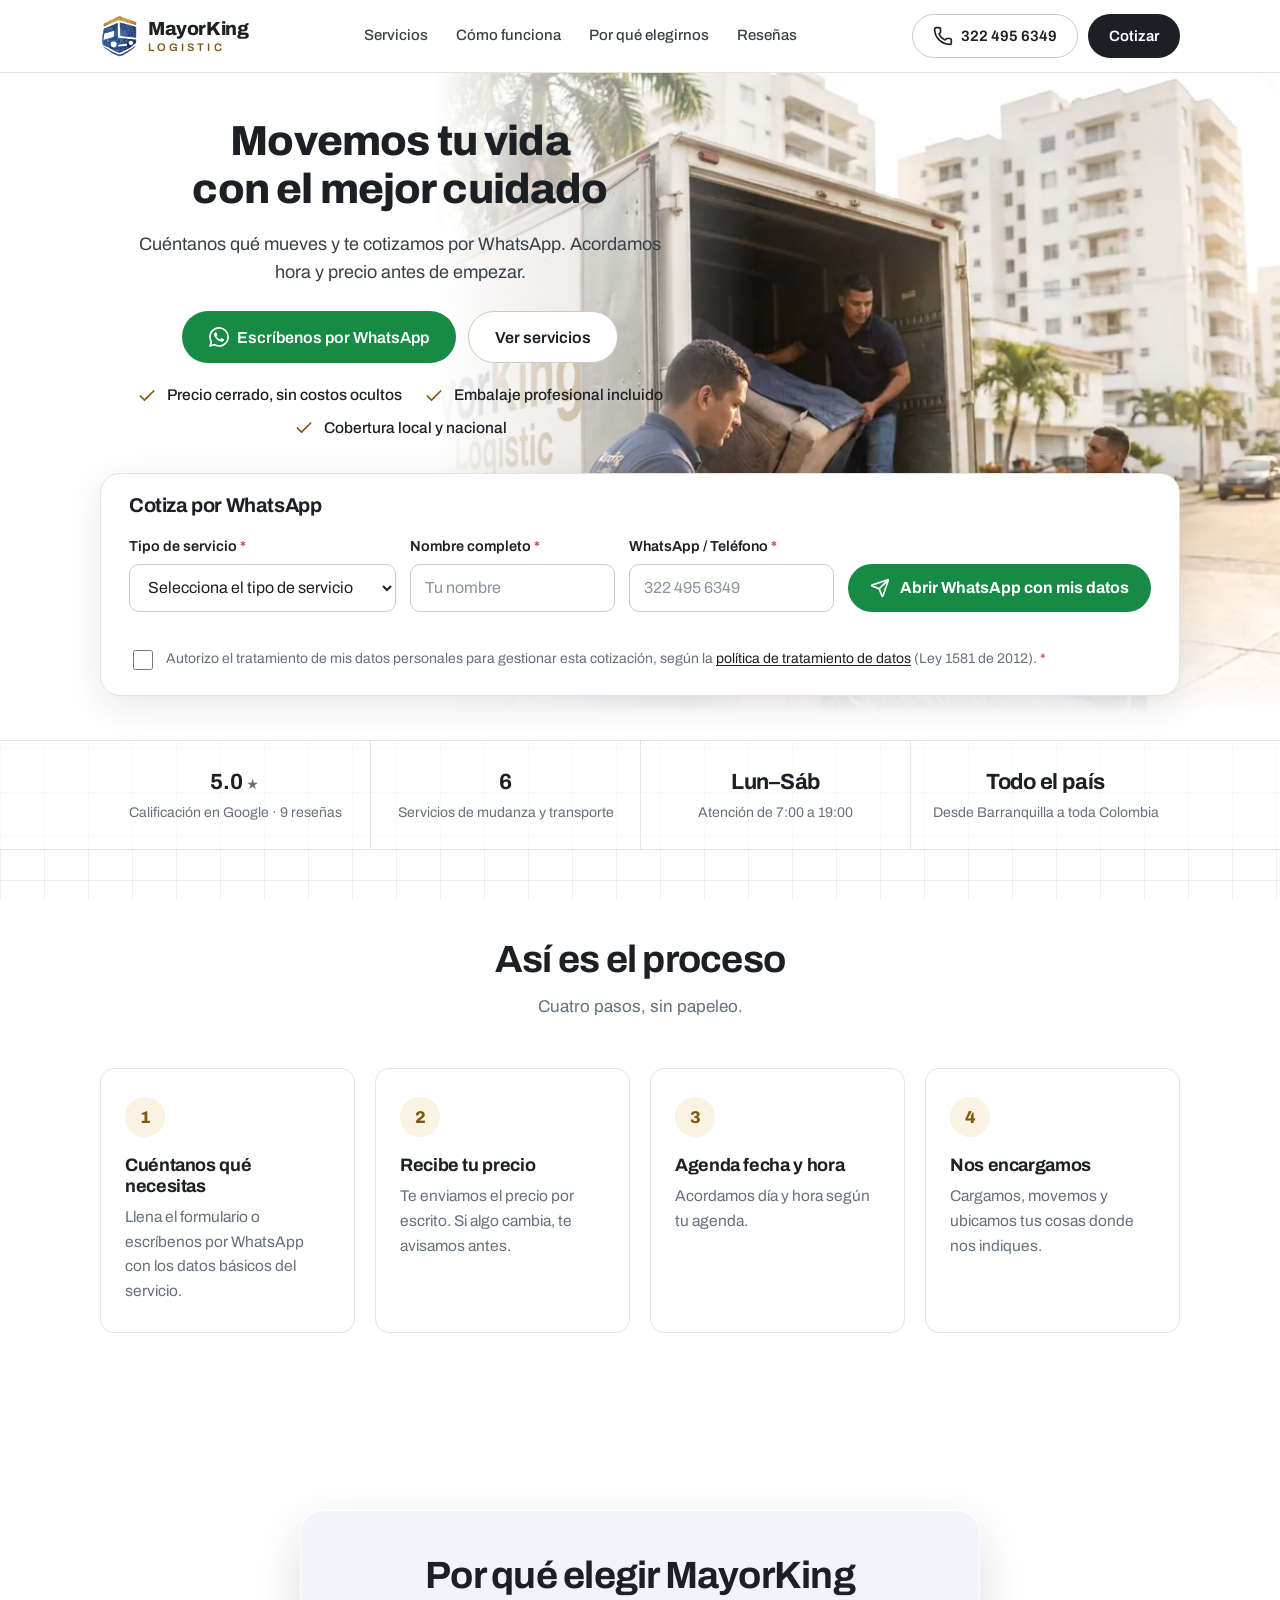
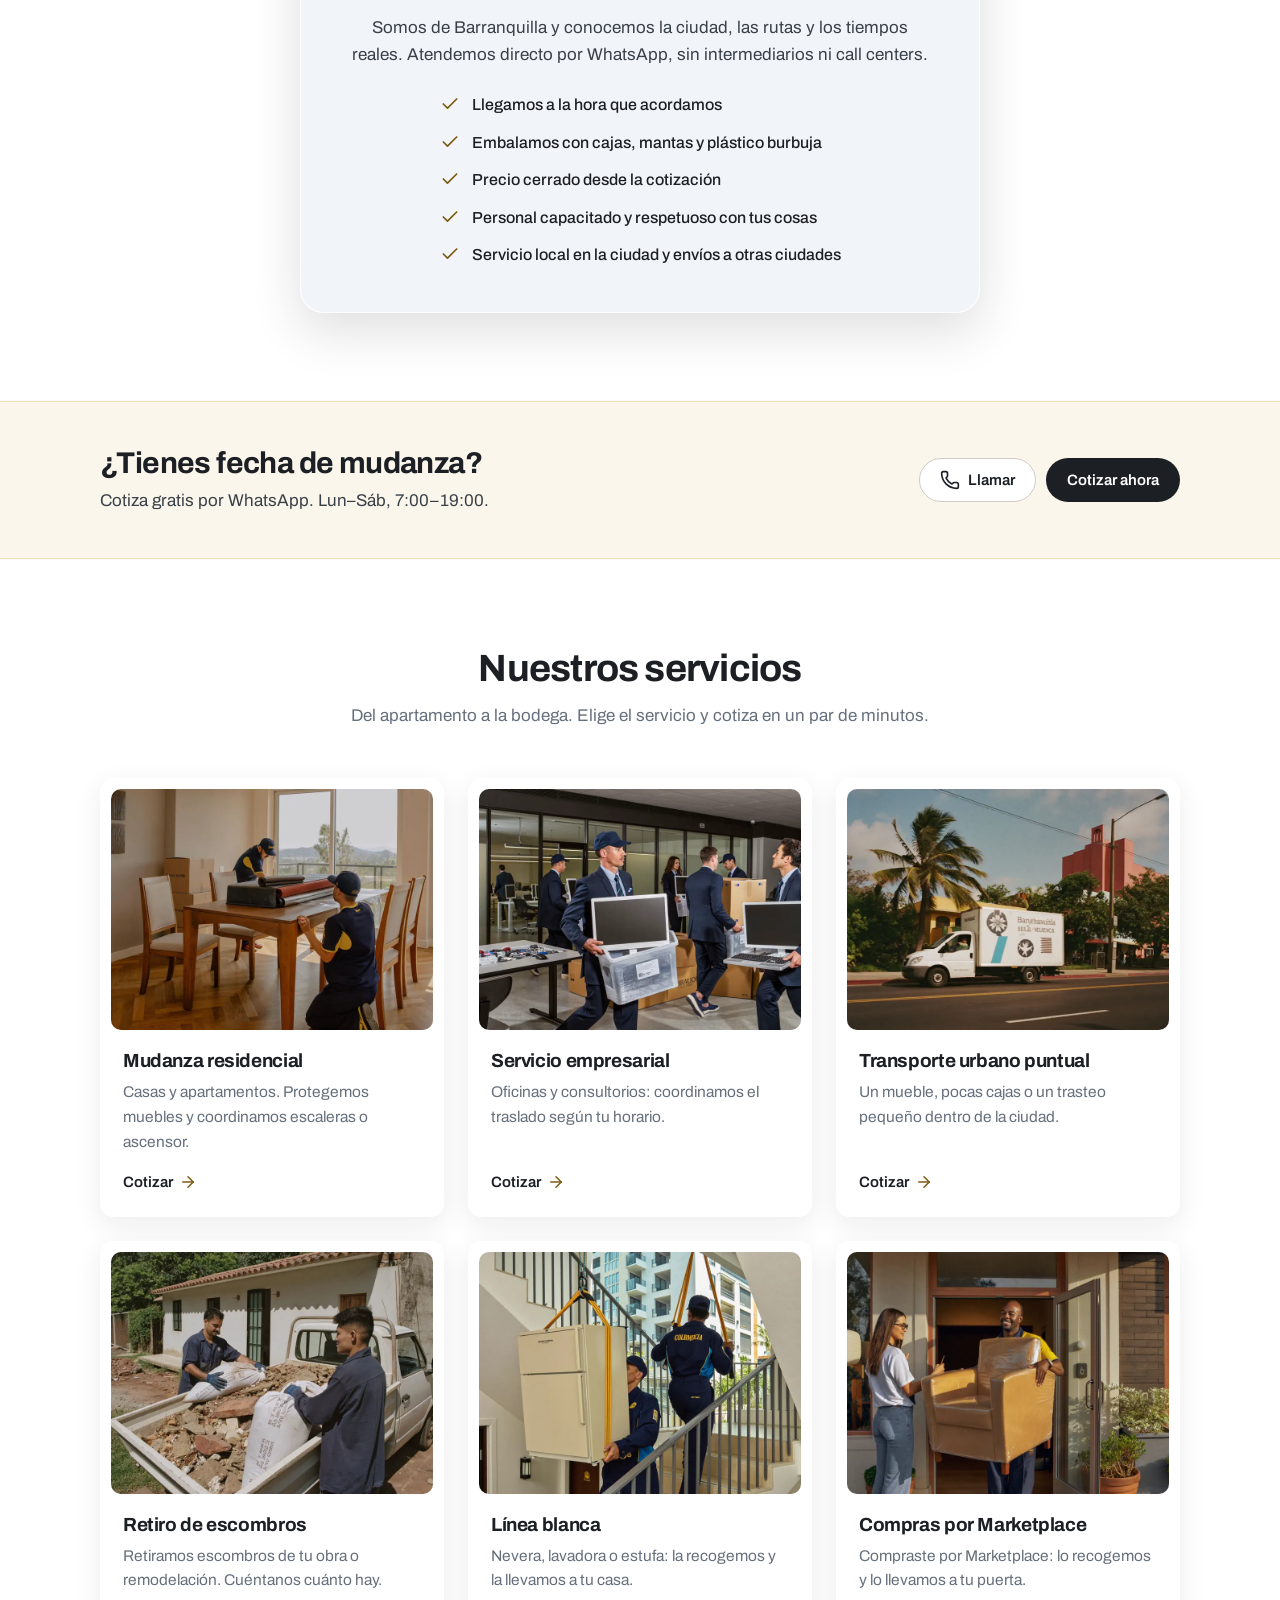
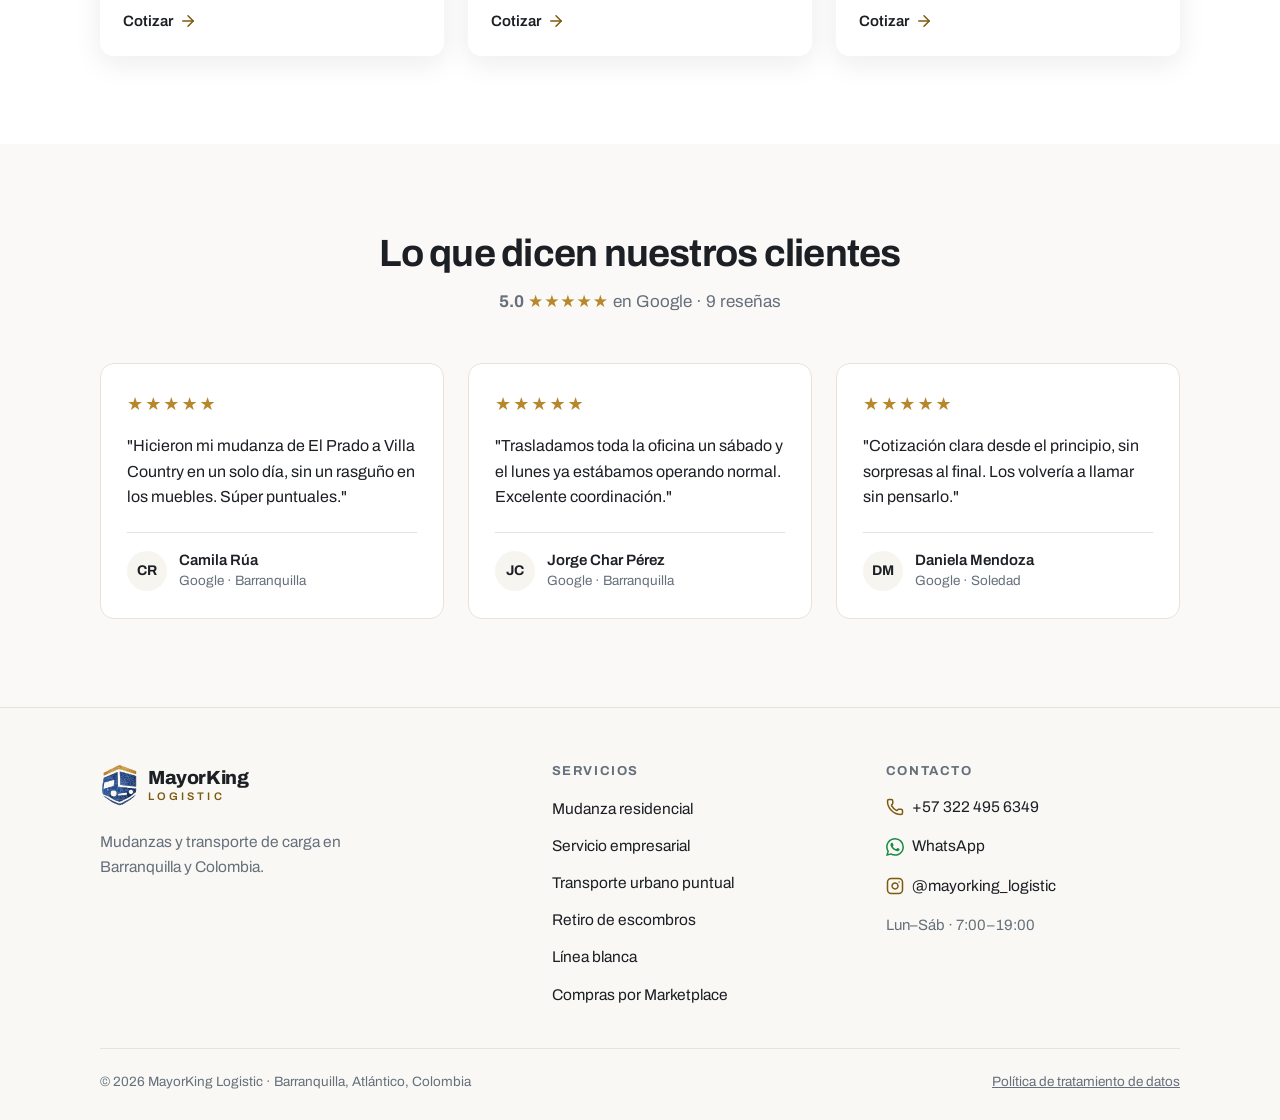
==== commit be790c34: "feat(ui): flecha en el hero móvil que lleva al cotizador Co-Authored-By: Claude Sonnet 5.5 <noreply@" ====
--- a/index.html
+++ b/index.html
@@ -249,6 +249,10 @@
           <li><svg class="icon" aria-hidden="true" focusable="false"><use href="#i-check"/></svg> Cobertura local y nacional</li>
         </ul>
       </div>
+
+      <a href="#cotizar" class="hero-down" aria-label="Ir al cotizador">
+        <svg class="icon" aria-hidden="true" focusable="false"><use href="#i-arrow-right"/></svg>
+      </a>
     </div>
 
     <div id="cotizar" class="container quote-wrap">
--- a/css/style.css
+++ b/css/style.css
@@ -156,6 +156,7 @@
 .hero-ctas { display: flex; flex-wrap: wrap; justify-content: center; gap: 12px; margin-top: 24px; }
 .hero-points { margin-top: 20px; display: flex; flex-wrap: wrap; justify-content: center; gap: 8px 22px; }
 .hero-points li { display: flex; align-items: center; gap: 10px; font-size: 15.5px; font-weight: 500; color: var(--ink); }
+.hero-down { display: none; }
 .hero-points .icon, .checklist .icon { color: var(--gold-text); width: 20px; height: 20px; }
 
 /* ── Confianza ───────────────────────────────────────────────────── */
@@ -304,6 +305,7 @@
 #btn-cotizar:disabled { opacity: .75; cursor: progress; }
 @media (hover: hover) { #btn-cotizar:not(:disabled):hover { background: #12733A; } }
 .spinner { width: 16px; height: 16px; flex-shrink: 0; animation: spin 1s linear infinite; }
+@keyframes hero-bounce { 0%, 100% { translate: 0 0; } 50% { translate: 0 6px; } }
 @keyframes spin { to { transform: rotate(360deg); } }
 
 /* Puntos del carrusel de reseñas: solo móvil */
@@ -415,7 +417,20 @@
   .hero-points, .hero-ctas { display: none; }
   .hero-ctas { margin-top: 18px; }
   .hero-ctas .btn { width: 100%; }
-  .quote-wrap { margin-top: 24px; }
+  /* Primer pantallazo en móvil: solo titular y subtítulo; el cotizador queda debajo */
+  .hero { padding-top: 0; }
+  .hero-grid { position: relative; display: flex; align-items: center; justify-content: center; min-height: calc(100vh - 72px); min-height: calc(100svh - 72px); }
+  .hero-photo { height: calc(100vh - 72px); height: calc(100svh - 72px); }
+  .quote-wrap { margin-top: 16px; }
+  .hero-down {
+    display: flex; align-items: center; justify-content: center;
+    position: absolute; left: 50%; bottom: 20px; margin-left: -22px;
+    width: 44px; height: 44px; border-radius: 50%;
+    color: var(--ink); background: rgba(255,255,255,.85);
+    border: 1px solid var(--line); box-shadow: var(--shadow);
+    animation: hero-bounce 1.8s ease-in-out infinite;
+  }
+  .hero-down .icon { transform: rotate(90deg); }
   .steps, .reviews-grid { grid-template-columns: 1fr; }
   .quote-bar { padding: 20px 16px 22px; }
   .quote-main, .quote-details .grupo-servicio { grid-template-columns: 1fr; }
@@ -433,6 +448,7 @@
 @media (prefers-reduced-motion: reduce) {
   html { scroll-behavior: auto; }
   .btn:active, #btn-cotizar:active { transform: none; }
+  .hero-down { animation: none; }
   .svc-card, .wa-float, .svc-link .icon { transition: none; }
   .js [data-reveal] { transform: none; transition: opacity 200ms linear; transition-delay: 0ms; }
   .spinner { animation-duration: 2s; }
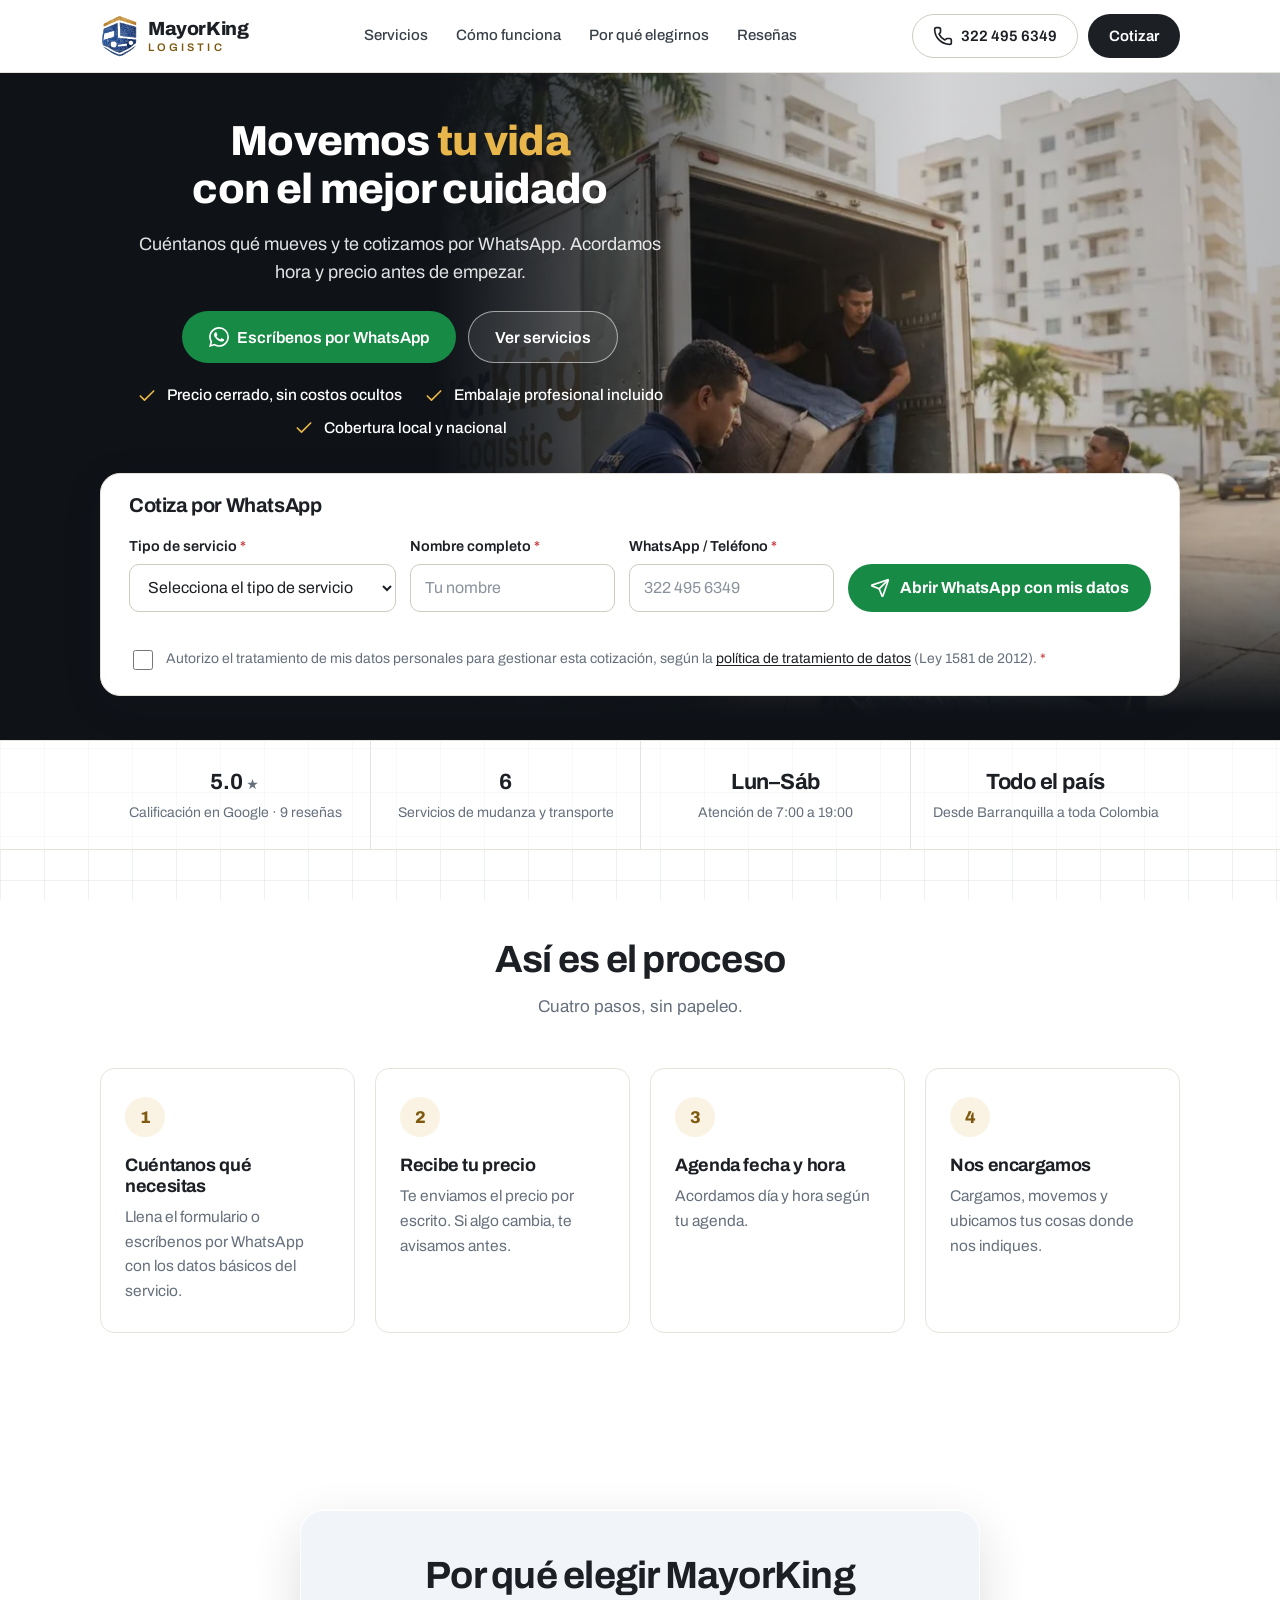
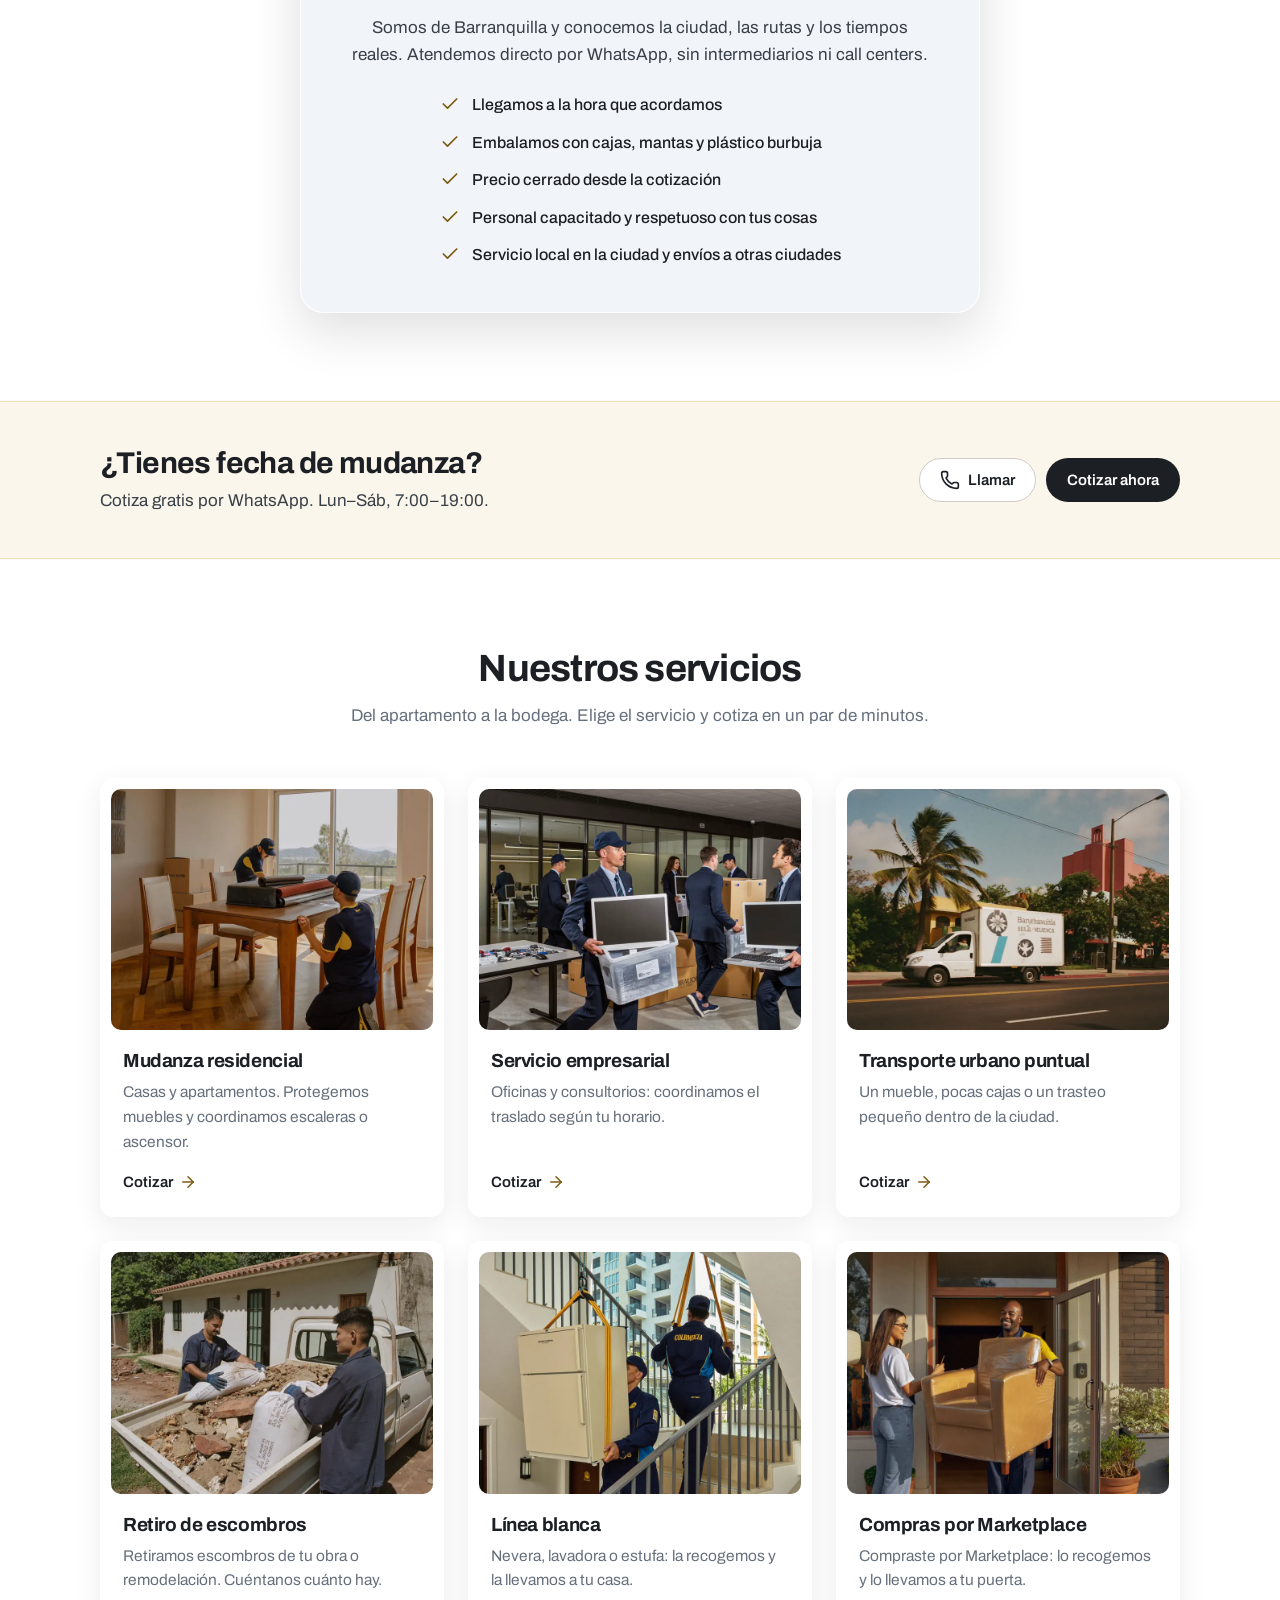
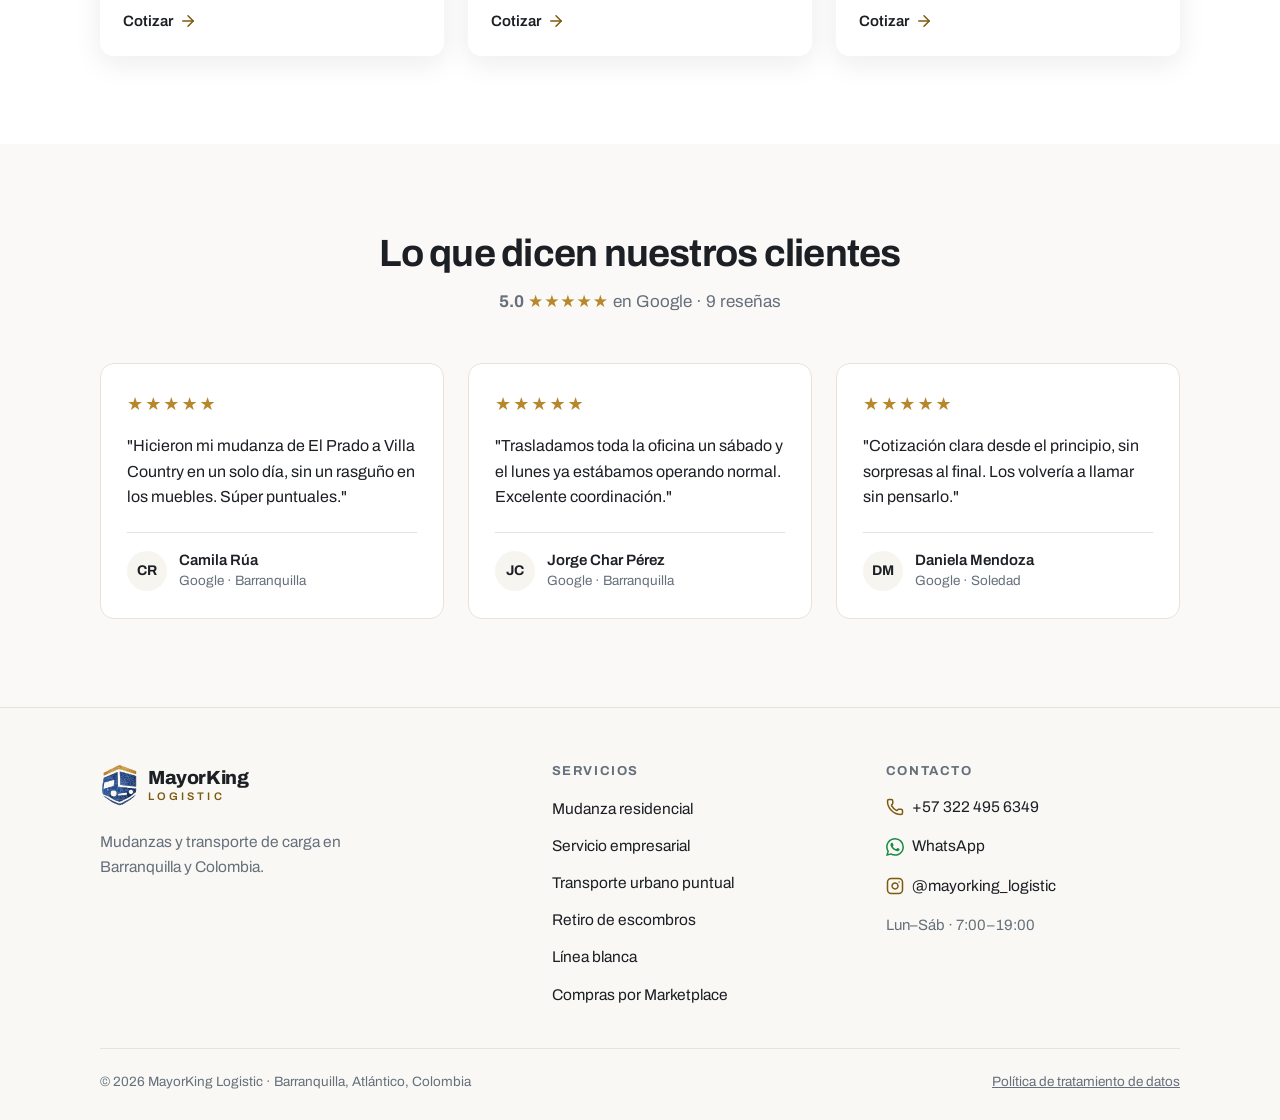
==== commit cc087264: "feat(ui): hero con capa oscura, texto blanco y acento dorado Co-Authored-By: Claude Sonnet 5.5 <nore" ====
--- a/index.html
+++ b/index.html
@@ -233,7 +233,7 @@
       </figure>
     <div class="container hero-grid">
       <div class="hero-copy">
-        <h1>Movemos tu vida con el mejor cuidado</h1>
+        <h1>Movemos <em>tu vida</em> con el mejor cuidado</h1>
         <p class="hero-lead">
           Cuéntanos qué mueves y te cotizamos por WhatsApp. Acordamos hora y precio antes de empezar.
         </p>
--- a/css/style.css
+++ b/css/style.css
@@ -141,7 +141,7 @@
 .section-head p { margin-top: 12px; color: var(--muted); }
 
 /* ── Hero ────────────────────────────────────────────────────────── */
-.hero { position: relative; isolation: isolate; overflow: hidden; padding: 44px 0 44px; background: #fff; }
+.hero { position: relative; isolation: isolate; overflow: hidden; padding: 44px 0 44px; background: #0F1318; }
 .hero > .container { position: relative; z-index: 1; }
 .hero-grid { display: block; }
 .hero-copy { max-width: 600px; text-align: center; }
@@ -151,13 +151,18 @@
   -webkit-mask-image: linear-gradient(to right, transparent 0, #000 38%), linear-gradient(to bottom, #000 72%, transparent 100%);
           mask-image: linear-gradient(to right, transparent 0, #000 38%), linear-gradient(to bottom, #000 72%, transparent 100%);
   -webkit-mask-composite: source-in; mask-composite: intersect; }
-.hero h1 { font-size: clamp(30px, 3.8vw, 42px); font-weight: 800; text-wrap: balance; }
-.hero-lead { margin: 16px auto 0; font-size: 18px; color: var(--text); max-width: 540px; }
+.hero h1 { font-size: clamp(30px, 3.8vw, 42px); font-weight: 800; text-wrap: balance; color: #fff; }
+.hero h1 em { font-style: normal; color: #E8B64A; }
+.hero-photo::after { content: ""; position: absolute; inset: 0; background: linear-gradient(90deg, rgba(15,19,24,.55), rgba(15,19,24,.18) 60%, rgba(15,19,24,.30)); }
+.hero .btn-line { background: rgba(255,255,255,.08); color: #fff; border-color: rgba(255,255,255,.55); }
+@media (hover: hover) { .hero .btn-line:hover { background: rgba(255,255,255,.16); border-color: #fff; } }
+.hero-lead { margin: 16px auto 0; font-size: 18px; color: rgba(255,255,255,.88); max-width: 540px; }
 .hero-ctas { display: flex; flex-wrap: wrap; justify-content: center; gap: 12px; margin-top: 24px; }
 .hero-points { margin-top: 20px; display: flex; flex-wrap: wrap; justify-content: center; gap: 8px 22px; }
-.hero-points li { display: flex; align-items: center; gap: 10px; font-size: 15.5px; font-weight: 500; color: var(--ink); }
+.hero-points li { display: flex; align-items: center; gap: 10px; font-size: 15.5px; font-weight: 500; color: #fff; }
 .hero-down { display: none; }
 .hero-points .icon, .checklist .icon { color: var(--gold-text); width: 20px; height: 20px; }
+.hero-points .icon { color: #E8B64A; }
 
 /* ── Confianza ───────────────────────────────────────────────────── */
 .trust { border-top: 1px solid var(--line); border-bottom: 1px solid var(--line); background: rgba(255,255,255,.6); }
@@ -358,7 +363,7 @@
   #mobile-menu:not(.hidden) { display: flex; }
 
   .hero-photo { width: 100%; }
-  .hero-photo img { opacity: .28; -webkit-mask-image: linear-gradient(to bottom, #000 70%, transparent); mask-image: linear-gradient(to bottom, #000 70%, transparent); }
+  .hero-photo img { opacity: .6; -webkit-mask-image: linear-gradient(to bottom, #000 70%, transparent); mask-image: linear-gradient(to bottom, #000 70%, transparent); }
   .quote-main { grid-template-columns: 1fr 1fr; }
   .quote-main #btn-cotizar { grid-column: 1 / -1; }
   .quote-details .grupo-servicio { grid-template-columns: 1fr 1fr; }
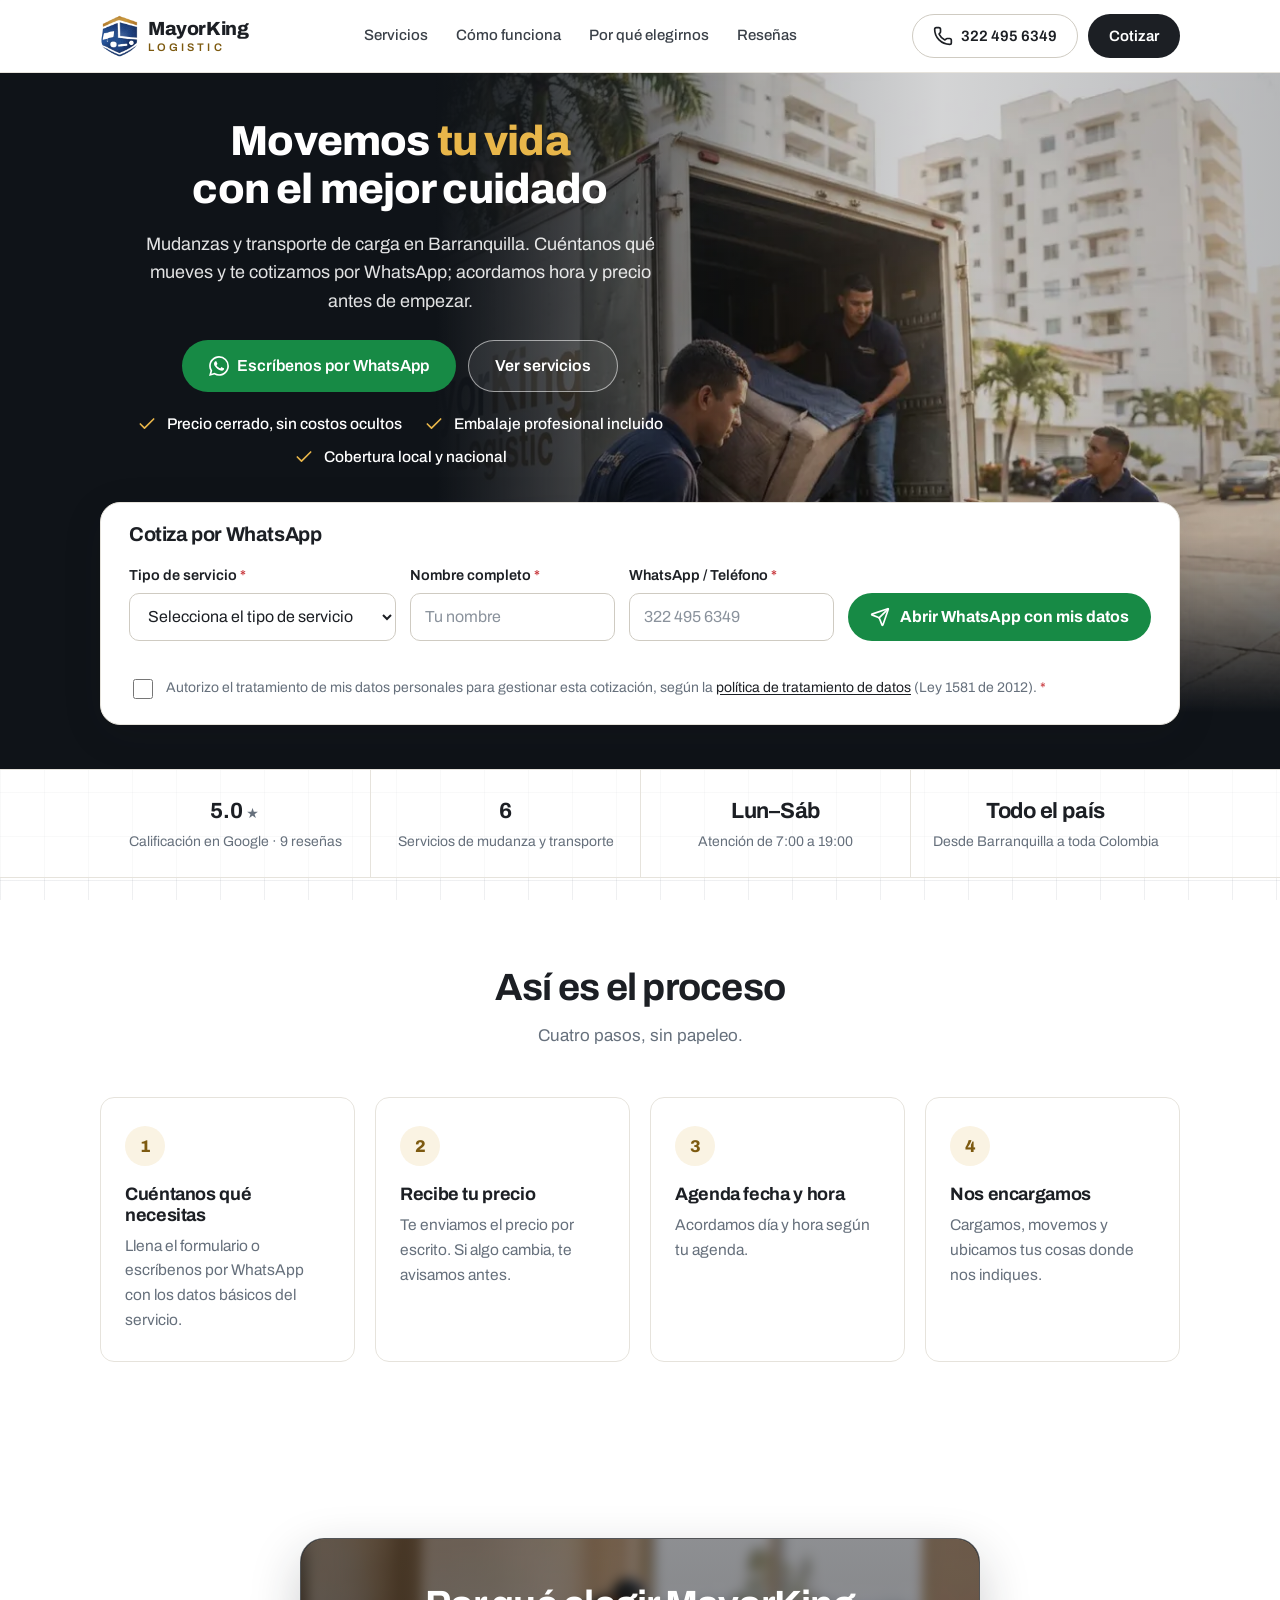
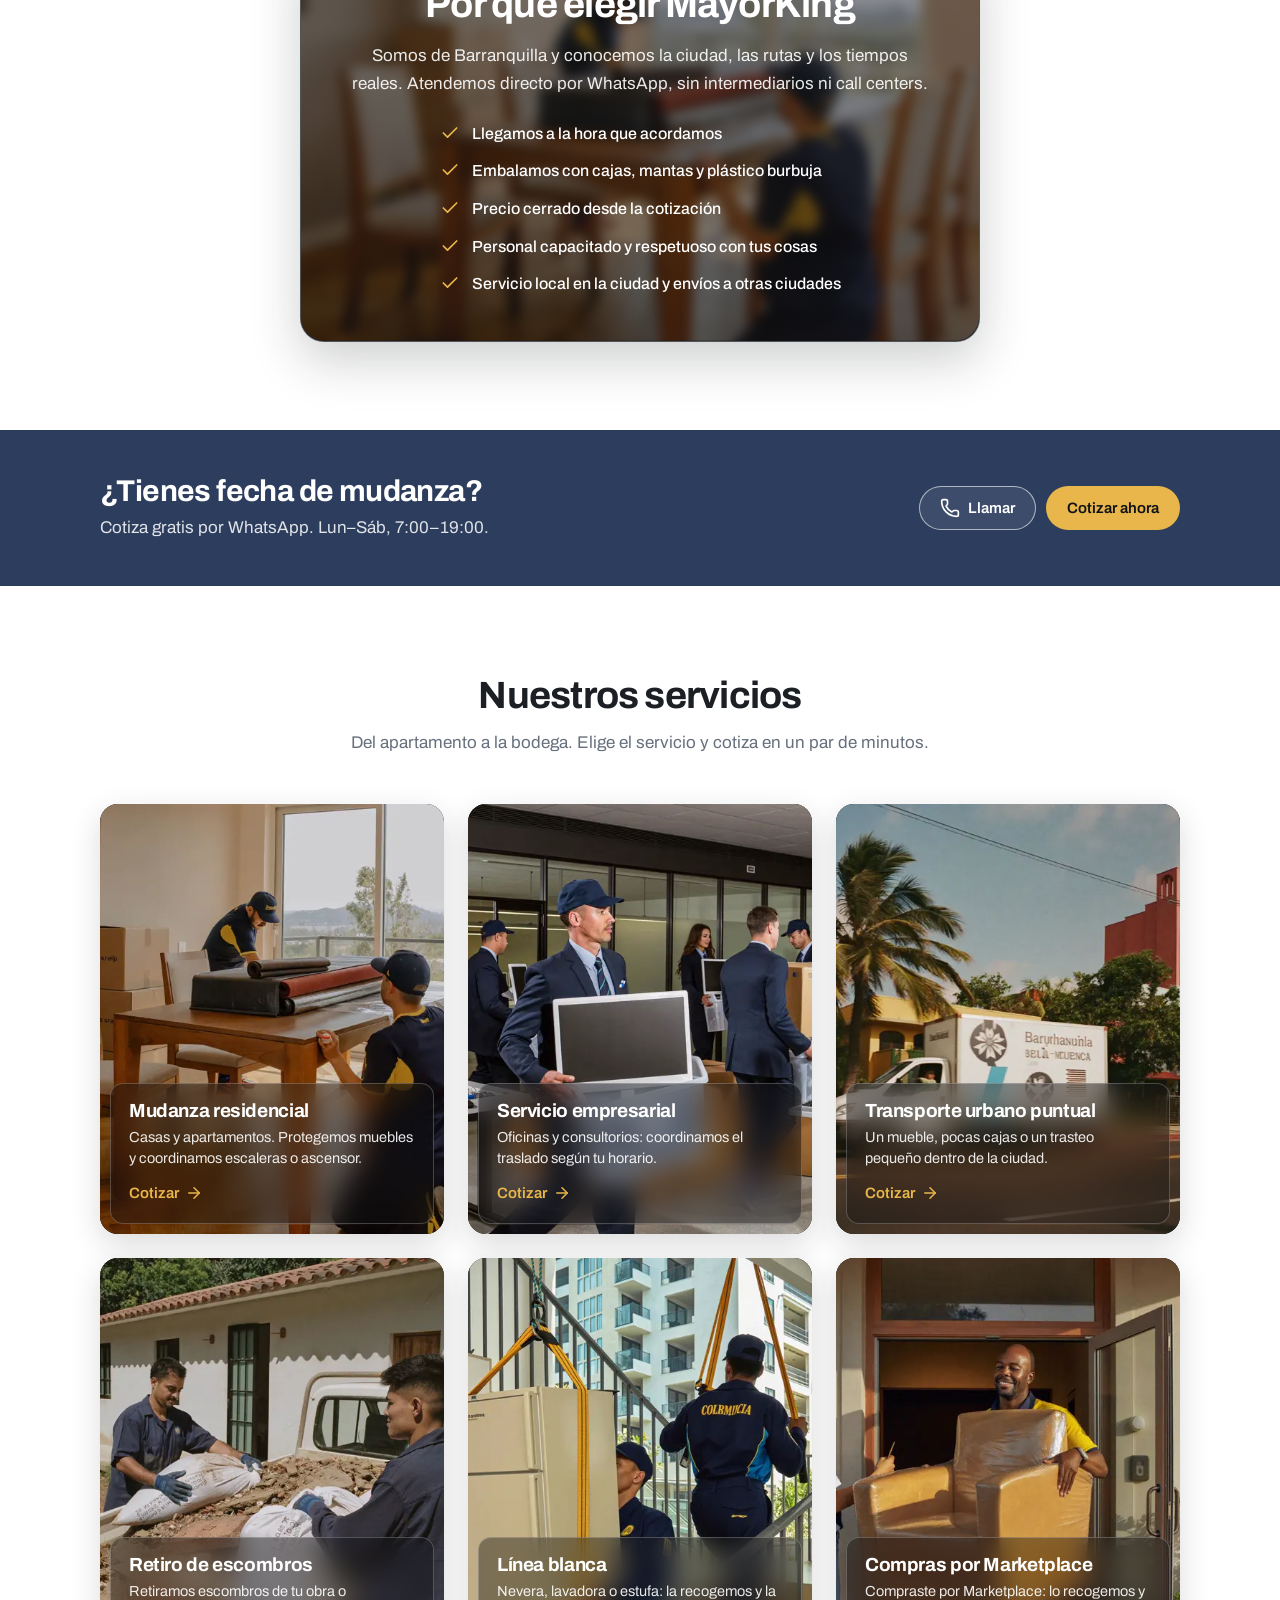
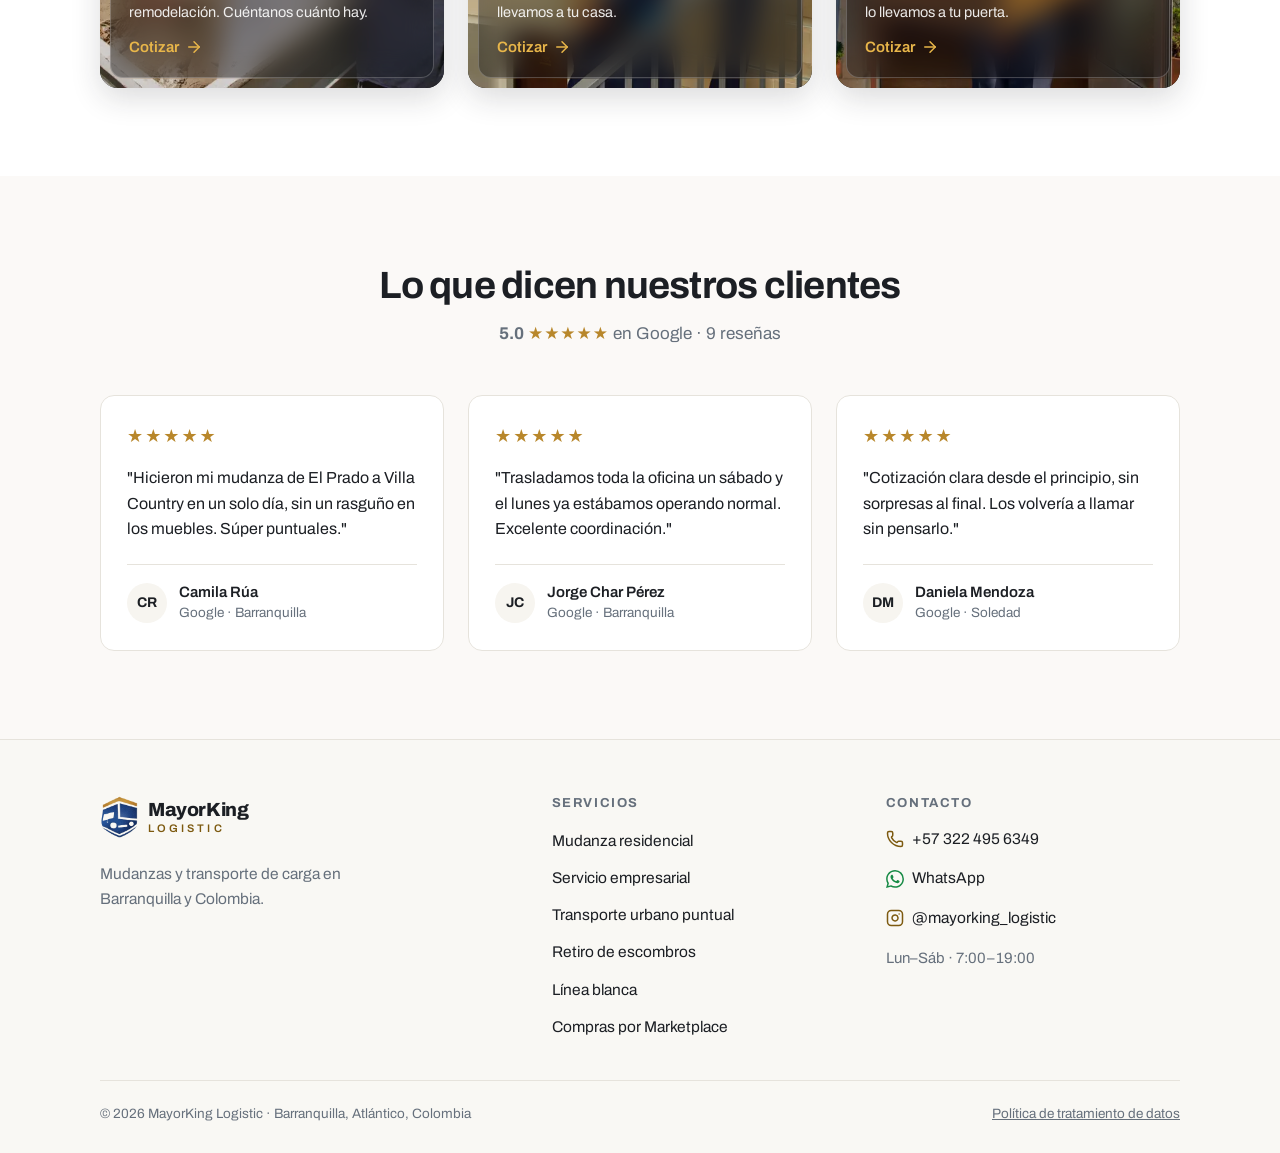
==== commit 8588f355: "chore: limpieza, SEO y rendimiento previos a la entrega - Logo SVG de 62 KB reemplazado por WebP de " ====
--- a/index.html
+++ b/index.html
@@ -9,12 +9,18 @@
   <meta property="og:title" content="MayorKing Logistic — Mudanzas y Transporte en Barranquilla">
   <meta property="og:description" content="Mudanzas y transporte de carga en Barranquilla y toda Colombia. Precio cerrado y embalaje profesional incluido.">
   <meta property="og:image" content="https://mayorkinglogistic.com/assets/img/hero-operacion.jpg">
+  <meta property="og:image:width" content="1200">
+  <meta property="og:image:height" content="670">
   <meta property="og:image:alt" content="Equipo de MayorKing Logistic cargando un camión de mudanza en Barranquilla">
   <meta property="og:url" content="https://mayorkinglogistic.com/">
   <meta property="og:type" content="website">
   <meta property="og:locale" content="es_CO">
   <meta property="og:site_name" content="MayorKing Logistic">
   <meta name="twitter:card" content="summary_large_image">
+  <meta name="twitter:title" content="MayorKing Logistic — Mudanzas y Transporte en Barranquilla">
+  <meta name="twitter:description" content="Mudanzas y transporte de carga en Barranquilla. Cotiza por WhatsApp y acuerda hora y precio antes de empezar.">
+  <meta name="twitter:image" content="https://mayorkinglogistic.com/assets/img/hero-operacion.jpg">
+  <meta name="robots" content="index, follow, max-image-preview:large">
   <link rel="canonical" href="https://mayorkinglogistic.com/">
 
   <link rel="preload" href="assets/fonts/archivo-var-latin.woff2" as="font" type="font/woff2" crossorigin>
@@ -164,7 +170,6 @@
 <body>
 <svg xmlns="http://www.w3.org/2000/svg" class="sprite" width="0" height="0" aria-hidden="true" focusable="false">
 <symbol id="i-arrow-right" viewBox="0 0 24 24"><path d="M5 12h14" /> <path d="m12 5 7 7-7 7" /></symbol>
-<symbol id="i-badge-check" viewBox="0 0 24 24"><path d="M3.85 8.62a4 4 0 0 1 4.78-4.77 4 4 0 0 1 6.74 0 4 4 0 0 1 4.78 4.78 4 4 0 0 1 0 6.74 4 4 0 0 1-4.77 4.78 4 4 0 0 1-6.75 0 4 4 0 0 1-4.78-4.77 4 4 0 0 1 0-6.76Z" /> <path d="m16 9-5.5 5.5L8 12" /></symbol>
 <symbol id="i-check" viewBox="0 0 24 24"><path d="M20 6 9 17l-5-5" /></symbol>
 <symbol id="i-instagram" viewBox="0 0 24 24"><rect width="20" height="20" x="2" y="2" rx="5" ry="5"/><path d="M16 11.37A4 4 0 1 1 12.63 8 4 4 0 0 1 16 11.37z"/><line x1="17.5" x2="17.51" y1="6.5" y2="6.5"/></symbol>
 <symbol id="i-menu" viewBox="0 0 24 24"><path d="M4 5h16" /> <path d="M4 12h16" /> <path d="M4 19h16" /></symbol>
@@ -172,14 +177,6 @@
 <symbol id="i-whatsapp" viewBox="0 0 24 24"><path d="M17.472 14.382c-.297-.149-1.758-.867-2.03-.967-.273-.099-.471-.148-.67.15-.197.297-.767.966-.94 1.164-.173.199-.347.223-.644.075-.297-.15-1.255-.463-2.39-1.475-.883-.788-1.48-1.761-1.653-2.059-.173-.297-.018-.458.13-.606.134-.133.298-.347.446-.52.149-.174.198-.298.298-.497.099-.198.05-.371-.025-.52-.075-.149-.669-1.612-.916-2.207-.242-.579-.487-.5-.669-.51-.173-.008-.371-.01-.57-.01-.198 0-.52.074-.792.372-.272.297-1.04 1.016-1.04 2.479 0 1.462 1.065 2.875 1.213 3.074.149.198 2.096 3.2 5.077 4.487.709.306 1.262.489 1.694.625.712.227 1.36.195 1.871.118.571-.085 1.758-.719 2.006-1.413.248-.694.248-1.289.173-1.413-.074-.124-.272-.198-.57-.347m-5.421 7.403h-.004a9.87 9.87 0 01-5.031-1.378l-.361-.214-3.741.982.998-3.648-.235-.374a9.86 9.86 0 01-1.51-5.26c.001-5.45 4.436-9.884 9.888-9.884 2.64 0 5.122 1.03 6.988 2.898a9.825 9.825 0 012.893 6.994c-.003 5.45-4.437 9.884-9.885 9.884m8.413-18.297A11.815 11.815 0 0012.05 0C5.495 0 .16 5.335.157 11.892c0 2.096.547 4.142 1.588 5.945L.057 24l6.305-1.654a11.882 11.882 0 005.683 1.448h.005c6.554 0 11.89-5.335 11.893-11.893a11.821 11.821 0 00-3.48-8.413Z"/></symbol>
 <symbol id="i-phone" viewBox="0 0 24 24"><path d="M13.832 16.568a1 1 0 0 0 1.213-.303l.355-.465A2 2 0 0 1 17 15h3a2 2 0 0 1 2 2v3a2 2 0 0 1-2 2A18 18 0 0 1 2 4a2 2 0 0 1 2-2h3a2 2 0 0 1 2 2v3a2 2 0 0 1-.8 1.6l-.468.351a1 1 0 0 0-.292 1.233 14 14 0 0 0 6.392 6.384" /></symbol>
 <symbol id="i-send" viewBox="0 0 24 24"><path d="M14.536 21.686a.5.5 0 0 0 .937-.024l6.5-19a.496.496 0 0 0-.635-.635l-19 6.5a.5.5 0 0 0-.024.937l7.93 3.18a2 2 0 0 1 1.112 1.11z" /> <path d="m21.854 2.147-10.94 10.939" /></symbol>
-<symbol id="i-truck" viewBox="0 0 24 24"><path d="M14 18V6a2 2 0 0 0-2-2H4a2 2 0 0 0-2 2v11a1 1 0 0 0 1 1h2" /> <path d="M15 18H9" /> <path d="M19 18h2a1 1 0 0 0 1-1v-3.65a1 1 0 0 0-.22-.624l-3.48-4.35A1 1 0 0 0 17.52 8H14" /> <circle cx="17" cy="18" r="2" /> <circle cx="7" cy="18" r="2" /></symbol>
-<symbol id="d-clock" viewBox="0 0 256 256"><path class="duo-a" d="M224,128a96,96,0,1,1-96-96A96,96,0,0,1,224,128Z"/><path class="duo-b" d="M128,24A104,104,0,1,0,232,128,104.11,104.11,0,0,0,128,24Zm0,192a88,88,0,1,1,88-88A88.1,88.1,0,0,1,128,216Zm64-88a8,8,0,0,1-8,8H128a8,8,0,0,1-8-8V72a8,8,0,0,1,16,0v48h48A8,8,0,0,1,192,128Z"/></symbol>
-<symbol id="d-package" viewBox="0 0 256 256"><path class="duo-a" d="M128,129.09V232a8,8,0,0,1-3.84-1l-88-48.18a8,8,0,0,1-4.16-7V80.18a8,8,0,0,1,.7-3.25Z"/><path class="duo-b" d="M223.68,66.15,135.68,18a15.88,15.88,0,0,0-15.36,0l-88,48.17a16,16,0,0,0-8.32,14v95.64a16,16,0,0,0,8.32,14l88,48.17a15.88,15.88,0,0,0,15.36,0l88-48.17a16,16,0,0,0,8.32-14V80.18A16,16,0,0,0,223.68,66.15ZM128,32l80.34,44-29.77,16.3-80.35-44ZM128,120,47.66,76l33.9-18.56,80.34,44ZM40,90l80,43.78v85.79L40,175.82Zm176,85.78h0l-80,43.79V133.82l32-17.51V152a8,8,0,0,0,16,0V107.55L216,90v85.77Z"/></symbol>
-<symbol id="d-receipt" viewBox="0 0 256 256"><path class="duo-a" d="M224,56V208l-32-16-32,16-32-16L96,208,64,192,32,208V56a8,8,0,0,1,8-8H216A8,8,0,0,1,224,56Z"/><path class="duo-b" d="M72,104a8,8,0,0,1,8-8h96a8,8,0,0,1,0,16H80A8,8,0,0,1,72,104Zm8,40h96a8,8,0,0,0,0-16H80a8,8,0,0,0,0,16ZM232,56V208a8,8,0,0,1-11.58,7.15L192,200.94l-28.42,14.21a8,8,0,0,1-7.16,0L128,200.94,99.58,215.15a8,8,0,0,1-7.16,0L64,200.94,35.58,215.15A8,8,0,0,1,24,208V56A16,16,0,0,1,40,40H216A16,16,0,0,1,232,56Zm-16,0H40V195.06l20.42-10.22a8,8,0,0,1,7.16,0L96,199.06l28.42-14.22a8,8,0,0,1,7.16,0L160,199.06l28.42-14.22a8,8,0,0,1,7.16,0L216,195.06Z"/></symbol>
-<symbol id="d-handshake" viewBox="0 0 256 256"><path class="duo-a" d="M200,152l-40,40L96,176,40,136,72.68,70.63,128,56l55.32,14.63L183.6,72H144L98.34,116.29a8,8,0,0,0,1.38,12.42C117.23,139.9,141,139.13,160,120Z"/><path class="duo-b" d="M254.3,107.91,228.78,56.85a16,16,0,0,0-21.47-7.15L182.44,62.13,130.05,48.27a8.14,8.14,0,0,0-4.1,0L73.56,62.13,48.69,49.7a16,16,0,0,0-21.47,7.15L1.7,107.9a16,16,0,0,0,7.15,21.47l27,13.51,55.49,39.63a8.06,8.06,0,0,0,2.71,1.25l64,16a8,8,0,0,0,7.6-2.1l55.07-55.08,26.42-13.21a16,16,0,0,0,7.15-21.46Zm-54.89,33.37L165,113.72a8,8,0,0,0-10.68.61C136.51,132.27,116.66,130,104,122L147.24,80h31.81l27.21,54.41ZM41.53,64,62,74.22,36.43,125.27,16,115.06Zm116,119.13L99.42,168.61l-49.2-35.14,28-56L128,64.28l9.8,2.59-45,43.68-.08.09a16,16,0,0,0,2.72,24.81c20.56,13.13,45.37,11,64.91-5L188,152.66Zm62-57.87-25.52-51L214.47,64,240,115.06Zm-87.75,92.67a8,8,0,0,1-7.75,6.06,8.13,8.13,0,0,1-1.95-.24L80.41,213.33a7.89,7.89,0,0,1-2.71-1.25L51.35,193.26a8,8,0,0,1,9.3-13l25.11,17.94L126,208.24A8,8,0,0,1,131.82,217.94Z"/></symbol>
-<symbol id="d-map-pin" viewBox="0 0 256 256"><path class="duo-a" d="M128,24a80,80,0,0,0-80,80c0,72,80,128,80,128s80-56,80-128A80,80,0,0,0,128,24Zm0,112a32,32,0,1,1,32-32A32,32,0,0,1,128,136Z"/><path class="duo-b" d="M128,64a40,40,0,1,0,40,40A40,40,0,0,0,128,64Zm0,64a24,24,0,1,1,24-24A24,24,0,0,1,128,128Zm0-112a88.1,88.1,0,0,0-88,88c0,31.4,14.51,64.68,42,96.25a254.19,254.19,0,0,0,41.45,38.3,8,8,0,0,0,9.18,0A254.19,254.19,0,0,0,174,200.25c27.45-31.57,42-64.85,42-96.25A88.1,88.1,0,0,0,128,16Zm0,206c-16.53-13-72-60.75-72-118a72,72,0,0,1,144,0C200,161.23,144.53,209,128,222Z"/></symbol>
-<symbol id="d-map-trifold" viewBox="0 0 256 256"><path class="duo-a" d="M160,72V216L96,184V40Z"/><path class="duo-b" d="M228.92,49.69a8,8,0,0,0-6.86-1.45L160.93,63.52,99.58,32.84a8,8,0,0,0-5.52-.6l-64,16A8,8,0,0,0,24,56V200a8,8,0,0,0,9.94,7.76l61.13-15.28,61.35,30.68A8.15,8.15,0,0,0,160,224a8,8,0,0,0,1.94-.24l64-16A8,8,0,0,0,232,200V56A8,8,0,0,0,228.92,49.69ZM104,52.94l48,24V203.06l-48-24ZM40,62.25l48-12v127.5l-48,12Zm176,131.5-48,12V78.25l48-12Z"/></symbol>
-<symbol id="d-star" viewBox="0 0 256 256"><path class="duo-a" d="M229.06,108.79l-48.7,42,14.88,62.79a8.4,8.4,0,0,1-12.52,9.17L128,189.09,73.28,222.74a8.4,8.4,0,0,1-12.52-9.17l14.88-62.79-48.7-42A8.46,8.46,0,0,1,31.73,94L95.64,88.8l24.62-59.6a8.36,8.36,0,0,1,15.48,0l24.62,59.6L224.27,94A8.46,8.46,0,0,1,229.06,108.79Z"/><path class="duo-b" d="M239.18,97.26A16.38,16.38,0,0,0,224.92,86l-59-4.76L143.14,26.15a16.36,16.36,0,0,0-30.27,0L90.11,81.23,31.08,86a16.46,16.46,0,0,0-9.37,28.86l45,38.83L53,211.75a16.38,16.38,0,0,0,24.5,17.82L128,198.49l50.53,31.08A16.4,16.4,0,0,0,203,211.75l-13.76-58.07,45-38.83A16.43,16.43,0,0,0,239.18,97.26Zm-15.34,5.47-48.7,42a8,8,0,0,0-2.56,7.91l14.88,62.8a.37.37,0,0,1-.17.48c-.18.14-.23.11-.38,0l-54.72-33.65a8,8,0,0,0-8.38,0L69.09,215.94c-.15.09-.19.12-.38,0a.37.37,0,0,1-.17-.48l14.88-62.8a8,8,0,0,0-2.56-7.91l-48.7-42c-.12-.1-.23-.19-.13-.5s.18-.27.33-.29l63.92-5.16A8,8,0,0,0,103,91.86l24.62-59.61c.08-.17.11-.25.35-.25s.27.08.35.25L153,91.86a8,8,0,0,0,6.75,4.92l63.92,5.16c.15,0,.24,0,.33.29S224,102.63,223.84,102.73Z"/></symbol>
 </svg>
 
   <a href="#main-content" class="skip-link">Ir al contenido principal</a>
@@ -188,7 +185,7 @@
   <header class="site-header">
     <div class="container nav-inner">
       <a href="#hero" class="brand" aria-label="MayorKing Logistic — inicio">
-        <span class="brand-mark"><img src="assets/logo/logo-mayorking.svg" alt="" width="38" height="42"></span>
+        <span class="brand-mark"><img src="assets/logo/logo-mayorking.webp" alt="" width="38" height="42"></span>
         <span class="brand-text">
           <span class="brand-name">MayorKing</span>
           <span class="brand-sub">Logistic</span>
@@ -235,7 +232,7 @@
       <div class="hero-copy">
         <h1>Movemos <em>tu vida</em> con el mejor cuidado</h1>
         <p class="hero-lead">
-          Cuéntanos qué mueves y te cotizamos por WhatsApp. Acordamos hora y precio antes de empezar.
+          Mudanzas y transporte de carga en Barranquilla. Cuéntanos qué mueves y te cotizamos por WhatsApp; acordamos hora y precio antes de empezar.
         </p>
         <div class="hero-ctas">
           <a href="https://wa.me/message/2OT4D4LKJHDZN1" target="_blank" rel="noopener" class="btn btn-wa btn-lg">
@@ -684,7 +681,7 @@
 
         <div class="footer-brand">
           <a href="#hero" class="brand" aria-label="MayorKing Logistic — inicio">
-            <span class="brand-mark"><img src="assets/logo/logo-mayorking.svg" alt="" width="38" height="42"></span>
+            <span class="brand-mark"><img src="assets/logo/logo-mayorking.webp" alt="" width="38" height="42"></span>
             <span class="brand-text">
               <span class="brand-name">MayorKing</span>
               <span class="brand-sub">Logistic</span>
--- a/css/style.css
+++ b/css/style.css
@@ -186,23 +186,45 @@
 /* ── Por qué elegirnos ───────────────────────────────────────────── */
 .why { background: transparent; }
 .why-wrap { display: flex; justify-content: center; }
+/* Card con su foto de fondo difuminada y texto en blanco */
 .why-copy {
+  --r: 24px;
+  position: relative; isolation: isolate; overflow: hidden;
   max-width: 680px; text-align: center; padding: 44px 48px;
-  background: rgba(214,222,236,.34);
-  -webkit-backdrop-filter: blur(3px) saturate(1.3); backdrop-filter: blur(3px) saturate(1.3);
-  border: 1px solid rgba(255,255,255,.8); border-radius: 24px;
-  box-shadow: 0 1px 0 rgba(255,255,255,.9) inset, 0 18px 50px rgba(28,31,36,.14);
-}
-@supports not ((backdrop-filter: blur(1px)) or (-webkit-backdrop-filter: blur(1px))) { .why-copy { background: rgba(240,243,248,.95); } }
-.why-copy h2 { font-size: clamp(28px, 4vw, 38px); }
-.why-copy > p { margin-top: 16px; color: var(--text); }
+  border: 1px solid rgba(255,255,255,.28); border-radius: var(--r); background: #0F1318;
+  box-shadow: 0 18px 50px rgba(28,31,36,.22);
+}
+.why-copy::before {
+  content: ""; position: absolute; inset: -24px; z-index: -2;
+  background: url(../assets/img/srv-residencial.webp) center / cover no-repeat;
+  filter: blur(6px) saturate(1.1);
+  /* El recorte redondeado va en la propia capa: overflow no recorta bien capas con filtro en móvil */
+  -webkit-clip-path: inset(24px round var(--r)); clip-path: inset(24px round var(--r));
+}
+.why-copy::after {
+  content: ""; position: absolute; inset: 0; z-index: -1;
+  background: linear-gradient(180deg, rgba(15,19,24,.34), rgba(15,19,24,.52));
+  border-radius: inherit;
+}
+.why-copy h2 { font-size: clamp(28px, 4vw, 38px); color: #fff; }
+.why-copy > p { margin-top: 16px; color: rgba(255,255,255,.9); }
+.why-copy .checklist li { color: #fff; }
+.why-copy .checklist .icon { color: #E8B64A; }
 .why-copy .checklist { justify-content: center; justify-items: start; text-align: left; width: fit-content; margin-left: auto; margin-right: auto; }
 .checklist { margin-top: 24px; display: grid; gap: 12px; }
 .checklist li { display: flex; align-items: flex-start; gap: 12px; color: var(--ink); font-weight: 500; font-size: 16px; }
 .checklist .icon { margin-top: 2px; }
 
 /* ── Banda CTA ───────────────────────────────────────────────────── */
-.cta-band { background: rgba(250,243,227,.72); border-top: 1px solid #EFE2BF; border-bottom: 1px solid #EFE2BF; }
+.cta-band { background: rgba(15,35,71,.88); -webkit-backdrop-filter: blur(3px); backdrop-filter: blur(3px); }
+.cta-band .cta-inner h2 { color: #fff; }
+.cta-band .cta-inner p { color: rgba(255,255,255,.86); }
+.cta-band .btn-line { background: rgba(255,255,255,.08); color: #fff; border-color: rgba(255,255,255,.6); }
+.cta-band .btn-dark { background: #E8B64A; color: #0F1318; }
+@media (hover: hover) {
+  .cta-band .btn-line:hover { background: rgba(255,255,255,.16); border-color: #fff; }
+  .cta-band .btn-dark:hover { background: #F2C65F; }
+}
 .cta-inner { display: flex; align-items: center; justify-content: space-between; gap: 24px; padding-top: 44px; padding-bottom: 44px; }
 .cta-inner h2 { font-size: clamp(24px, 3vw, 30px); }
 .cta-inner p { margin-top: 6px; color: var(--text); }
@@ -210,27 +232,35 @@
 
 /* ── Servicios ───────────────────────────────────────────────────── */
 .services-grid { display: grid; grid-template-columns: repeat(3, 1fr); gap: 24px; }
+/* Tarjeta: la foto llena todo y el texto va sobre un panel de vidrio con fondo difuminado */
 .svc-card {
-  display: flex; flex-direction: column;
-  background: rgba(255,255,255,.55);
-  -webkit-backdrop-filter: blur(14px) saturate(1.4); backdrop-filter: blur(14px) saturate(1.4);
-  border: 1px solid rgba(255,255,255,.75); border-radius: var(--radius); overflow: hidden;
-  box-shadow: 0 1px 0 rgba(255,255,255,.8) inset, 0 8px 28px rgba(28,31,36,.08);
-  transition: box-shadow .25s var(--ease-out), transform .25s var(--ease-out), background-color .25s;
-}
-@media (hover: hover) { .svc-card:hover { background: rgba(255,255,255,.72); box-shadow: 0 1px 0 rgba(255,255,255,.9) inset, 0 14px 36px rgba(28,31,36,.13); transform: translateY(-3px); } }
-@supports not ((backdrop-filter: blur(1px)) or (-webkit-backdrop-filter: blur(1px))) { .svc-card { background: rgba(255,255,255,.92); } }
-.svc-media { padding: 10px 10px 0; }
-.svc-media img { border-radius: 10px; }
-.svc-media img { width: 100%; aspect-ratio: 4 / 3; object-fit: cover; }
-.svc-body { display: flex; flex-direction: column; flex: 1; padding: 20px 22px 22px; }
-.svc-body h3 { font-size: 19px; }
-.svc-body p { margin-top: 8px; font-size: 15.5px; color: var(--muted); flex: 1; }
+  position: relative; display: block; overflow: hidden;
+  aspect-ratio: 4 / 5; border-radius: 18px; background: #0F1318;
+  box-shadow: 0 10px 30px rgba(28,31,36,.16);
+  transition: box-shadow .25s var(--ease-out), transform .25s var(--ease-out);
+}
+.svc-media { position: absolute; inset: 0; }
+.svc-media img { width: 100%; height: 100%; object-fit: cover; transition: transform .6s var(--ease-out); }
+@media (hover: hover) {
+  .svc-card:hover { box-shadow: 0 16px 40px rgba(28,31,36,.24); transform: translateY(-3px); }
+  .svc-card:hover .svc-media img { transform: scale(1.04); }
+}
+.svc-body {
+  position: absolute; left: 10px; right: 10px; bottom: 10px;
+  display: flex; flex-direction: column; padding: 16px 18px 18px;
+  color: #fff; border-radius: 13px;
+  background: rgba(15,19,24,.40);
+  -webkit-backdrop-filter: blur(14px) saturate(1.3); backdrop-filter: blur(14px) saturate(1.3);
+  border: 1px solid rgba(255,255,255,.22);
+}
+@supports not ((backdrop-filter: blur(1px)) or (-webkit-backdrop-filter: blur(1px))) { .svc-body { background: rgba(15,19,24,.82); } }
+.svc-body h3 { font-size: 19px; color: #fff; }
+.svc-body p { margin-top: 6px; font-size: 14.5px; line-height: 1.45; color: rgba(255,255,255,.9); }
 .svc-link {
-  display: inline-flex; align-items: center; gap: 6px; margin-top: 16px;
-  font-weight: 600; font-size: 15px; color: var(--ink); text-decoration: none;
-}
-.svc-link .icon { width: 18px; height: 18px; color: var(--gold-text); transition: transform .2s var(--ease-out); }
+  display: inline-flex; align-items: center; gap: 6px; margin-top: 12px;
+  font-weight: 600; font-size: 15px; color: #E8B64A; text-decoration: none;
+}
+.svc-link .icon { width: 18px; height: 18px; color: #E8B64A; transition: transform .2s var(--ease-out); }
 @media (hover: hover) { .svc-link:hover { text-decoration: underline; text-underline-offset: 3px; } .svc-link:hover .icon { transform: translateX(3px); } }
 
 /* ── Reseñas ─────────────────────────────────────────────────────── */
@@ -297,7 +327,6 @@
   padding: 12px 14px; font-size: 14.5px; font-weight: 500;
   color: var(--danger); background: #FDF1F1; border: 1px solid #F2C9CB; border-radius: var(--radius-sm);
 }
-.form-note { font-size: 13.5px; color: var(--muted); }
 
 #btn-cotizar {
   display: inline-flex; align-items: center; justify-content: center; gap: 10px;
@@ -315,6 +344,16 @@
 
 /* Puntos del carrusel de reseñas: solo móvil */
 .review-dots { display: none; }
+
+/* ── Páginas secundarias (política de datos y 404) ── */
+.eyebrow { display: inline-block; font-size: 13px; font-weight: 700; letter-spacing: .14em; text-transform: uppercase; color: var(--gold-text); }
+.legal { max-width: 760px; padding-top: 56px; padding-bottom: 88px; }
+.legal h1 { margin-top: 10px; font-size: clamp(28px, 4vw, 38px); }
+.legal h2 { margin-top: 36px; font-size: 21px; }
+.legal p, .legal ul { margin-top: 12px; }
+.legal ul { list-style: disc; padding-left: 22px; display: grid; gap: 6px; }
+.legal a { color: var(--ink); text-decoration: underline; text-underline-offset: 3px; }
+.legal-meta { color: var(--muted); font-size: 14.5px; }
 
 /* ── Footer ──────────────────────────────────────────────────────── */
 .site-footer { background: rgba(247,245,240,.72); border-top: 1px solid var(--line); padding: 56px 0 28px; }
@@ -376,7 +415,7 @@
 @media (max-width: 620px) {
   body { font-size: 16px; }
   .section { padding: 60px 0; }
-  .why-copy { padding: 28px 20px; border-radius: 20px; }
+  .why-copy { --r: 20px; padding: 28px 20px; }
   /* Reseñas en móvil: una a la vez, se desliza horizontalmente y encaja */
   .reviews-grid {
     display: flex; gap: 12px; margin: 0 -20px; padding: 0 20px 4px;
@@ -390,12 +429,11 @@
   .review-dots button.is-active { width: 22px; border-radius: 4px; background: var(--ink); }
   /* Servicios en móvil: tarjetas en pareja */
   .services-grid { grid-template-columns: 1fr 1fr; gap: 12px; }
-  .svc-media { padding: 6px 6px 0; }
-  .svc-media img { border-radius: 8px; aspect-ratio: 1 / 1; }
-  .svc-body { padding: 12px 12px 14px; }
-  .svc-body h3 { font-size: 15px; line-height: 1.25; }
-  .svc-body p { margin-top: 6px; font-size: 12.5px; line-height: 1.4; }
-  .svc-link { margin-top: 10px; font-size: 13.5px; }
+  .svc-card { aspect-ratio: 3 / 4.4; border-radius: 14px; }
+  .svc-body { left: 6px; right: 6px; bottom: 6px; padding: 10px 11px 11px; border-radius: 10px; }
+  .svc-body h3 { font-size: 14px; line-height: 1.25; }
+  .svc-body p { margin-top: 4px; font-size: 11.5px; line-height: 1.35; }
+  .svc-link { margin-top: 7px; font-size: 12.5px; }
   /* Banda CTA delgada en móvil: texto a la izquierda y solo el botón Llamar */
   .cta-inner { flex-direction: row; align-items: center; justify-content: space-between; gap: 12px; padding-top: 14px; padding-bottom: 14px; }
   .cta-inner > div:first-child { flex: 1; min-width: 0; }
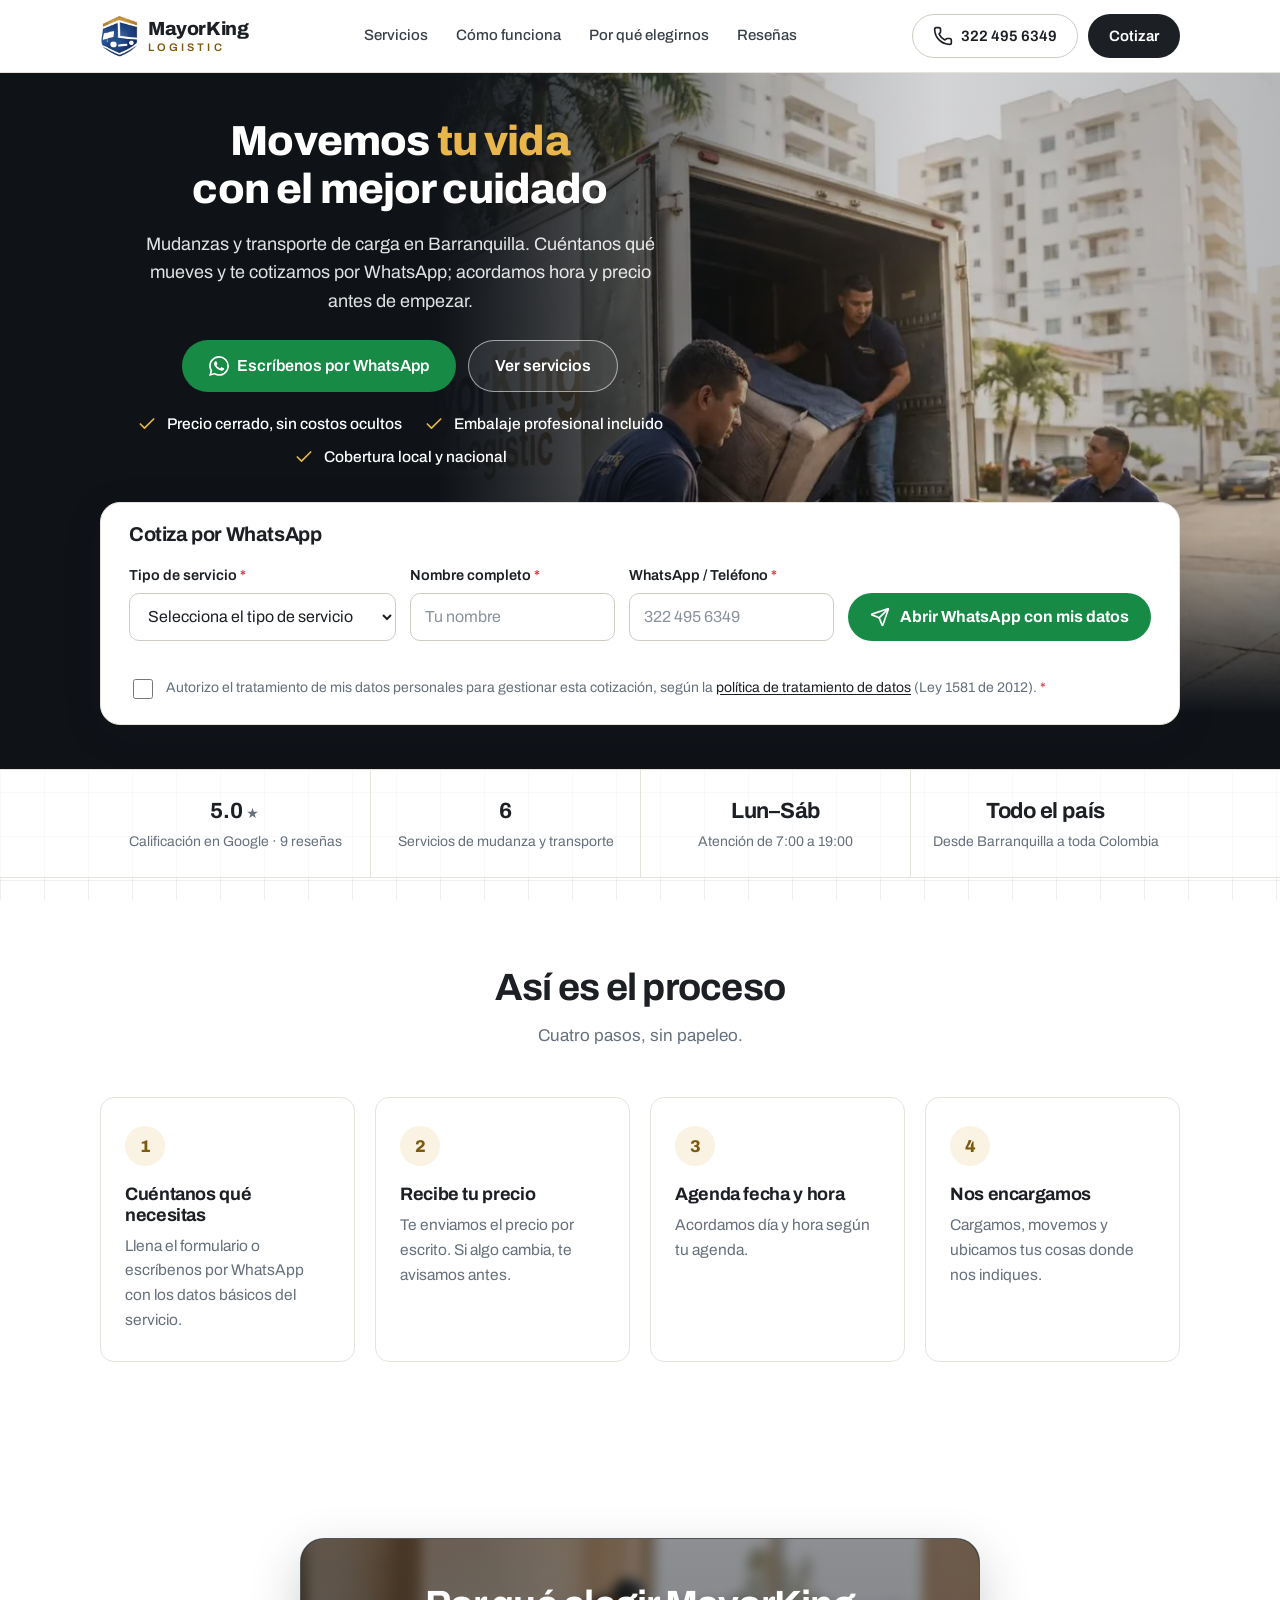
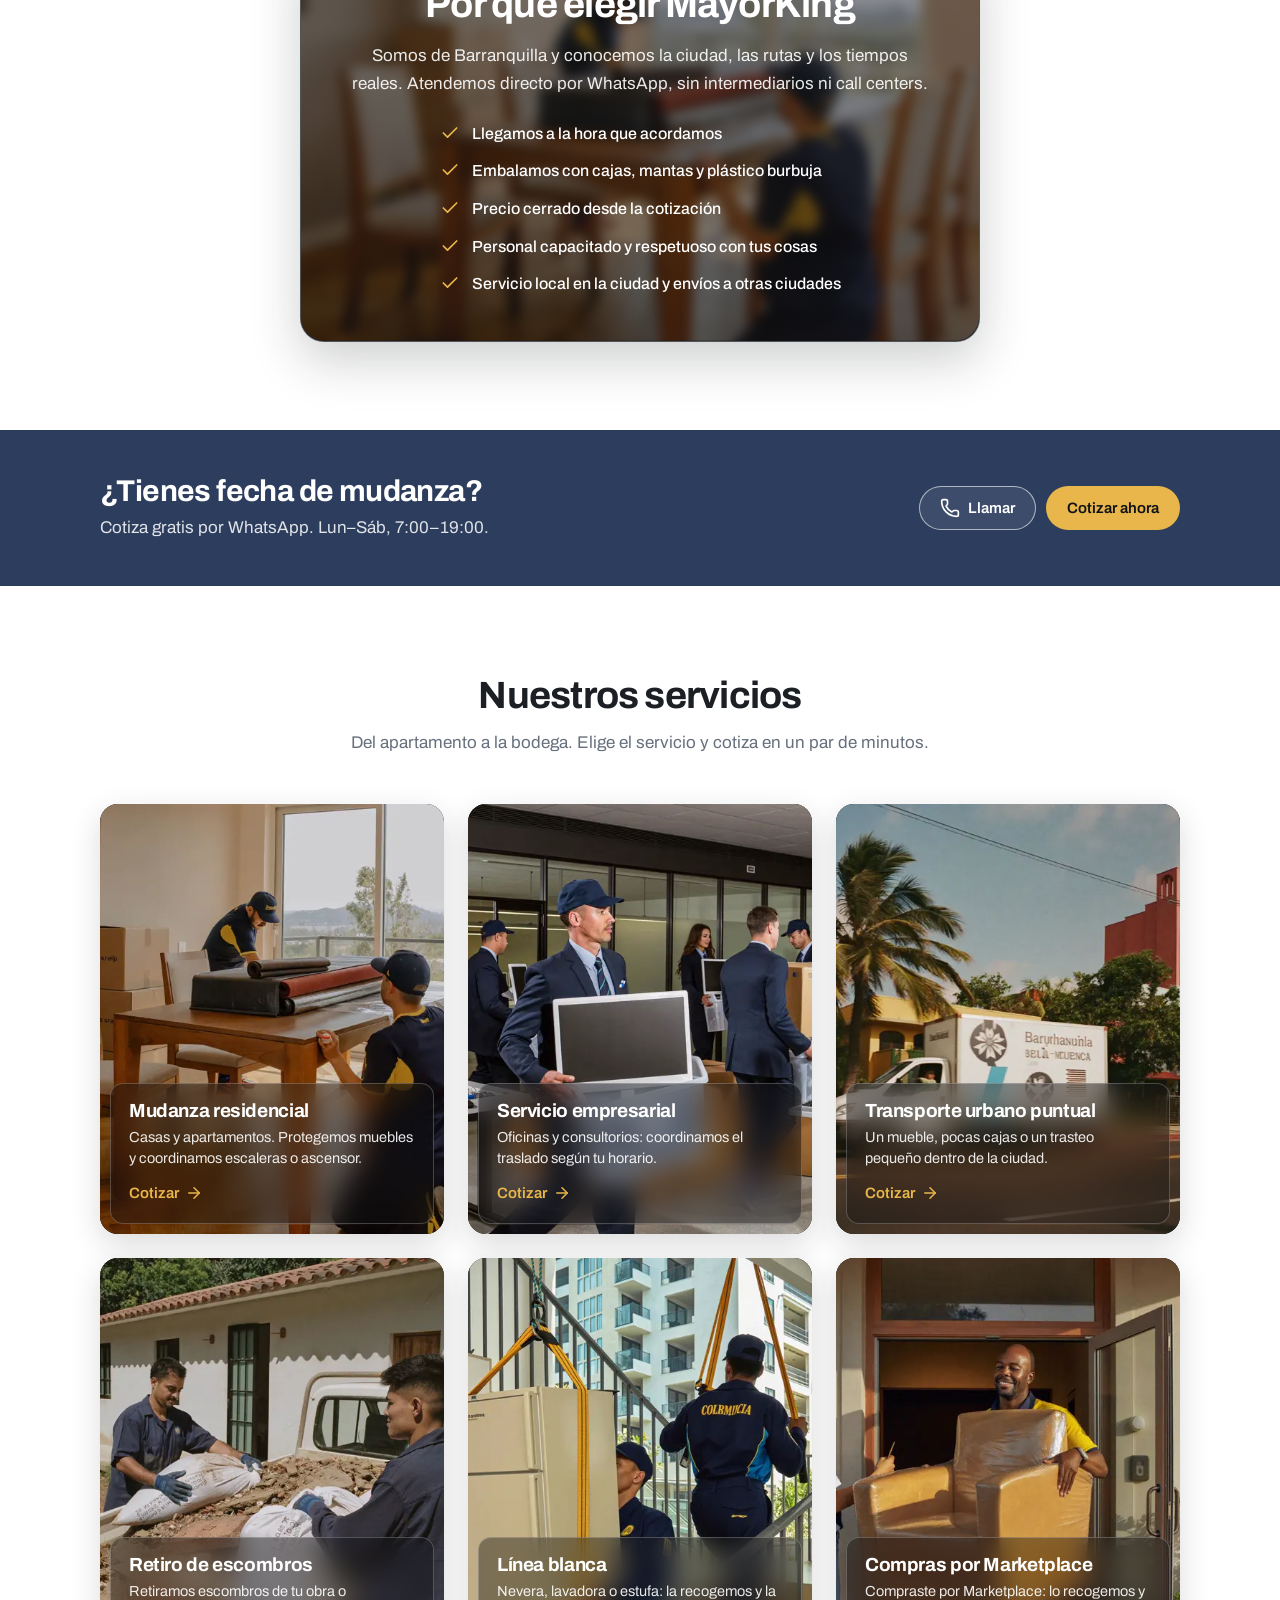
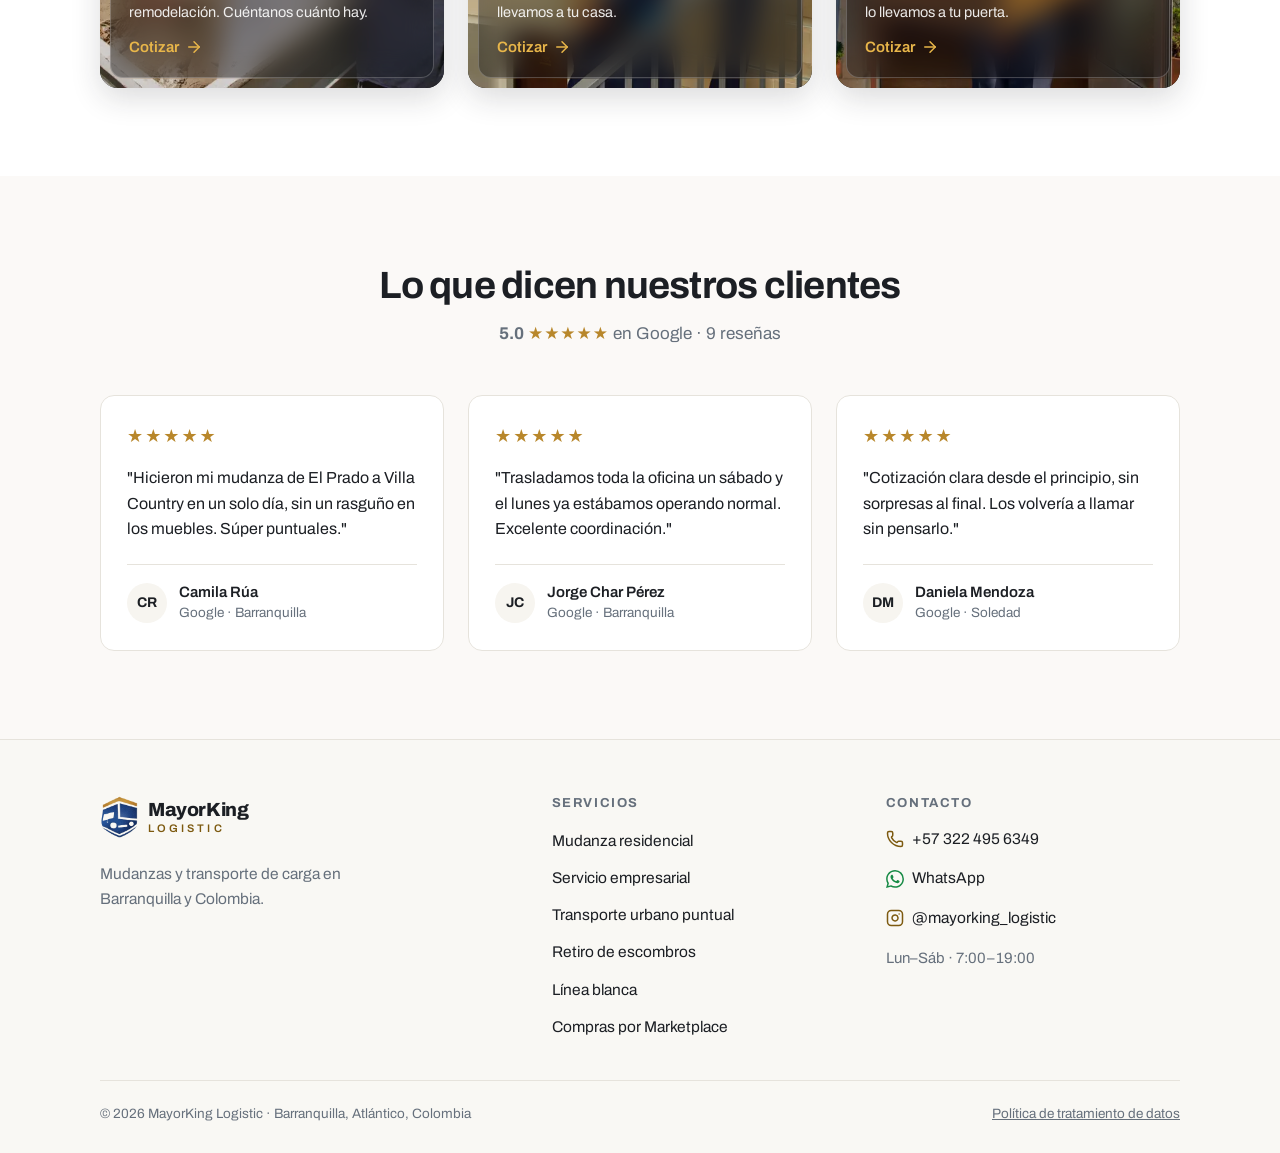
==== commit 10e49811: "fix(ui): en móvil el botón de enviar va al final del formulario Antes quedaba arriba, antes de los c" ====
--- a/index.html
+++ b/index.html
@@ -29,7 +29,7 @@
   <link rel="icon" type="image/png" sizes="48x48" href="assets/logo/favicon-48.png">
   <link rel="apple-touch-icon" href="assets/logo/apple-touch-icon.png">
 
-  <link rel="stylesheet" href="css/style.css?v=3">
+  <link rel="stylesheet" href="css/style.css?v=4">
 
   <script type="application/ld+json">
   {
@@ -721,7 +721,7 @@
     </div>
   </footer>
 
-  <script src="js/cotizacion.js?v=3"></script>
-  <script src="js/main.js?v=3"></script>
+  <script src="js/cotizacion.js?v=4"></script>
+  <script src="js/main.js?v=4"></script>
 </body>
 </html>
--- a/css/style.css
+++ b/css/style.css
@@ -460,6 +460,9 @@
   .hero-points, .hero-ctas { display: none; }
   .hero-ctas { margin-top: 18px; }
   .hero-ctas .btn { width: 100%; }
+  /* Formulario en móvil: el botón de enviar va al final, después de los campos del servicio y el consentimiento */
+  .quote-main { display: contents; }
+  #btn-cotizar { order: 1; }
   /* Primer pantallazo en móvil: solo titular y subtítulo; el cotizador queda debajo */
   .hero { padding-top: 0; }
   .hero-grid { position: relative; display: flex; align-items: center; justify-content: center; min-height: calc(100vh - 72px); min-height: calc(100svh - 72px); }
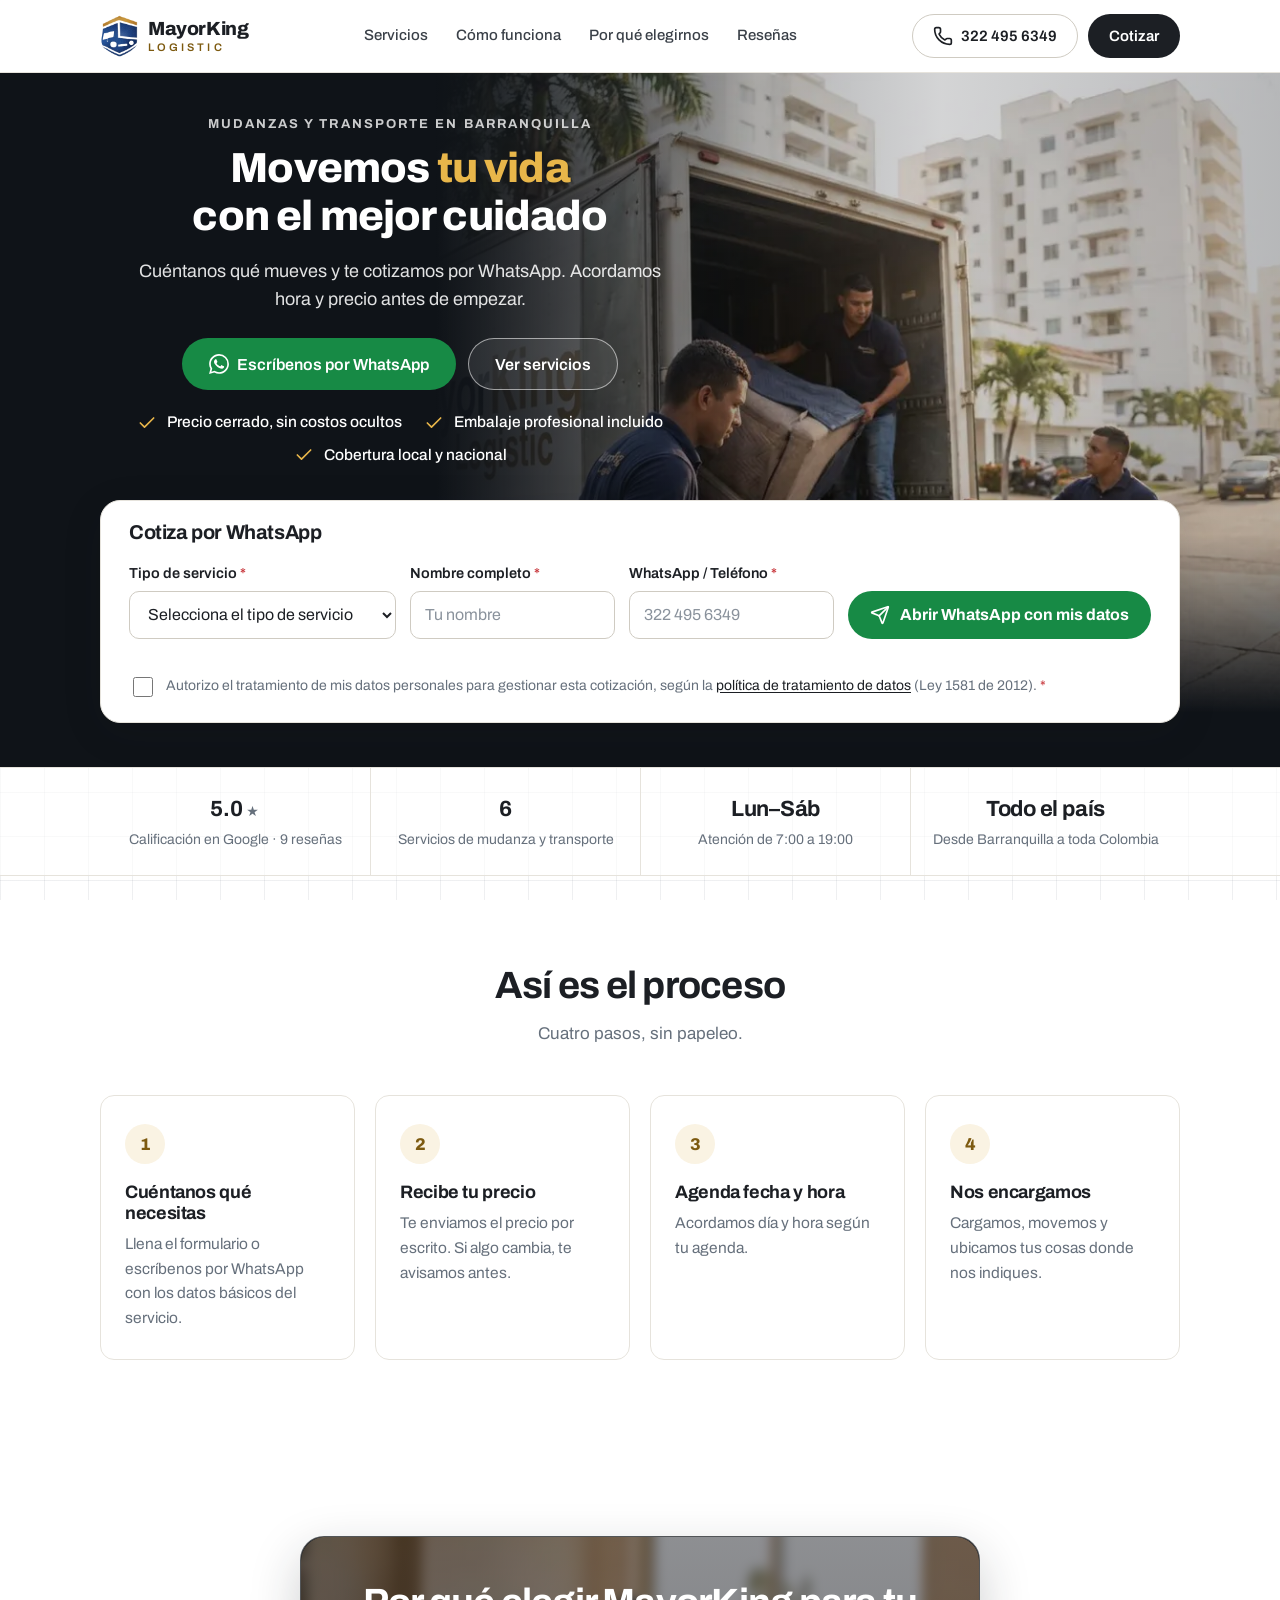
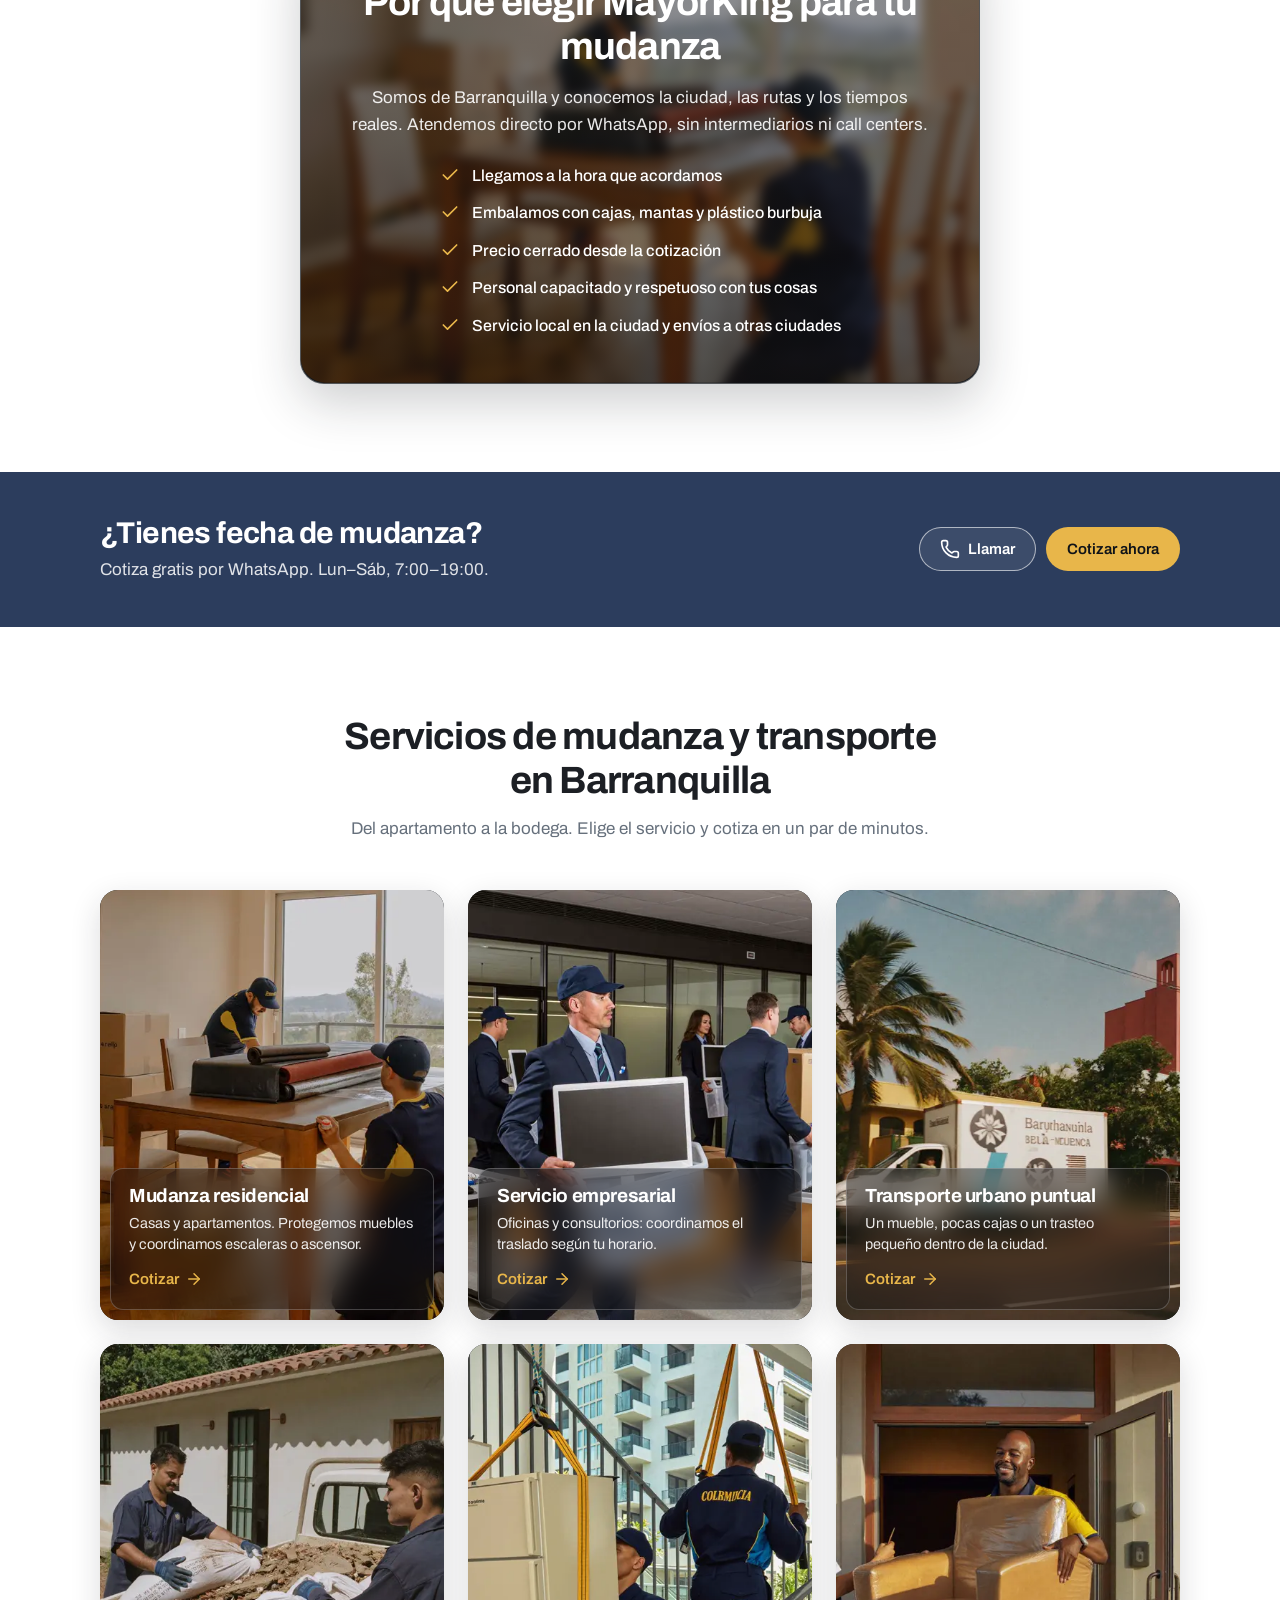
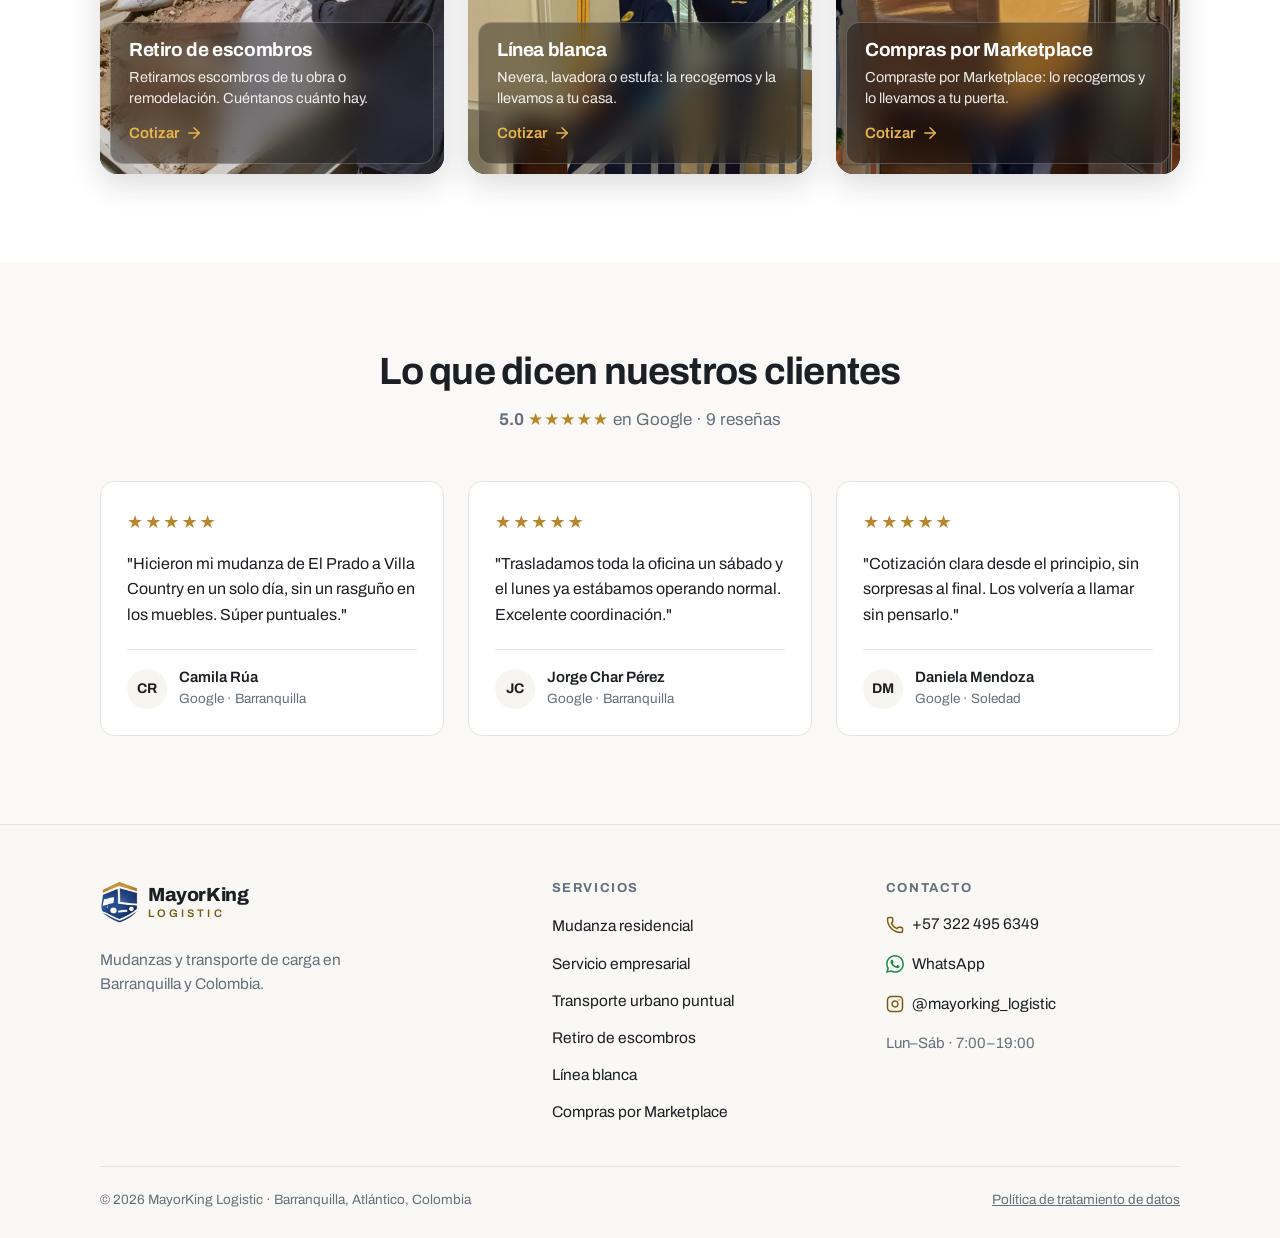
==== commit 690383ec: "Merge fix/enviar-al-final-movil: botón al final en móvil y SEO Co-Authored-By: Claude Sonnet 5.5 <no" ====
--- a/index.html
+++ b/index.html
@@ -3,8 +3,8 @@
 <head>
   <meta charset="UTF-8">
   <meta name="viewport" content="width=device-width, initial-scale=1.0">
-  <title>Mudanzas en Barranquilla y Transporte de Carga | MayorKing Logistic</title>
-  <meta name="description" content="Mudanzas residenciales y empresariales, transporte de carga y retiro de escombros en Barranquilla y toda Colombia. Cotiza por WhatsApp.">
+  <title>Mudanzas en Barranquilla y Transporte de Carga | MayorKing</title>
+  <meta name="description" content="Mudanzas residenciales y empresariales, transporte de carga y retiro de escombros en Barranquilla y otras ciudades. Cotiza gratis por WhatsApp.">
   <meta name="theme-color" content="#FFFFFF">
   <meta property="og:title" content="MayorKing Logistic — Mudanzas y Transporte en Barranquilla">
   <meta property="og:description" content="Mudanzas y transporte de carga en Barranquilla y toda Colombia. Precio cerrado y embalaje profesional incluido.">
@@ -20,8 +20,11 @@
   <meta name="twitter:title" content="MayorKing Logistic — Mudanzas y Transporte en Barranquilla">
   <meta name="twitter:description" content="Mudanzas y transporte de carga en Barranquilla. Cotiza por WhatsApp y acuerda hora y precio antes de empezar.">
   <meta name="twitter:image" content="https://mayorkinglogistic.com/assets/img/hero-operacion.jpg">
+  <meta name="geo.region" content="CO-ATL">
+  <meta name="geo.placename" content="Barranquilla">
   <meta name="robots" content="index, follow, max-image-preview:large">
   <link rel="canonical" href="https://mayorkinglogistic.com/">
+  <link rel="alternate" hreflang="es-CO" href="https://mayorkinglogistic.com/">
 
   <link rel="preload" href="assets/fonts/archivo-var-latin.woff2" as="font" type="font/woff2" crossorigin>
   <link rel="preload" href="assets/img/hero-operacion.webp" as="image" type="image/webp" fetchpriority="high">
@@ -29,7 +32,7 @@
   <link rel="icon" type="image/png" sizes="48x48" href="assets/logo/favicon-48.png">
   <link rel="apple-touch-icon" href="assets/logo/apple-touch-icon.png">
 
-  <link rel="stylesheet" href="css/style.css?v=4">
+  <link rel="stylesheet" href="css/style.css?v=5">
 
   <script type="application/ld+json">
   {
@@ -42,6 +45,13 @@
     "image": "https://mayorkinglogistic.com/assets/img/hero-operacion.jpg",
     "description": "Mudanzas residenciales y empresariales, transporte de carga, retiro de escombros y entrega de compras en Barranquilla y toda Colombia.",
     "telephone": "+573224956349",
+    "contactPoint": {
+      "@type": "ContactPoint",
+      "telephone": "+573224956349",
+      "contactType": "customer service",
+      "areaServed": "CO",
+      "availableLanguage": "es"
+    },
     "address": {
       "@type": "PostalAddress",
       "addressLocality": "Barranquilla",
@@ -230,9 +240,9 @@
       </figure>
     <div class="container hero-grid">
       <div class="hero-copy">
-        <h1>Movemos <em>tu vida</em> con el mejor cuidado</h1>
+        <h1><span class="hero-kicker">Mudanzas y transporte en Barranquilla</span>Movemos <em>tu vida</em> con el mejor cuidado</h1>
         <p class="hero-lead">
-          Mudanzas y transporte de carga en Barranquilla. Cuéntanos qué mueves y te cotizamos por WhatsApp; acordamos hora y precio antes de empezar.
+          Cuéntanos qué mueves y te cotizamos por WhatsApp. Acordamos hora y precio antes de empezar.
         </p>
         <div class="hero-ctas">
           <a href="https://wa.me/message/2OT4D4LKJHDZN1" target="_blank" rel="noopener" class="btn btn-wa btn-lg">
@@ -509,7 +519,7 @@
   <section id="por-que-elegirnos" class="section why">
     <div class="container why-wrap">
       <div class="why-copy">
-        <h2>Por qué elegir MayorKing</h2>
+        <h2>Por qué elegir MayorKing para tu mudanza</h2>
         <p>Somos de Barranquilla y conocemos la ciudad, las rutas y los tiempos reales. Atendemos directo por WhatsApp, sin intermediarios ni call centers.</p>
         <ul class="checklist">
           <li><svg class="icon" aria-hidden="true" focusable="false"><use href="#i-check"/></svg> Llegamos a la hora que acordamos</li>
@@ -540,7 +550,7 @@
   <section id="servicios" class="section services">
     <div class="container">
       <div class="section-head">
-        <h2>Nuestros servicios</h2>
+        <h2>Servicios de mudanza y transporte en Barranquilla</h2>
         <p>Del apartamento a la bodega. Elige el servicio y cotiza en un par de minutos.</p>
       </div>
 
@@ -721,7 +731,7 @@
     </div>
   </footer>
 
-  <script src="js/cotizacion.js?v=4"></script>
-  <script src="js/main.js?v=4"></script>
+  <script src="js/cotizacion.js?v=5"></script>
+  <script src="js/main.js?v=5"></script>
 </body>
 </html>
--- a/css/style.css
+++ b/css/style.css
@@ -152,6 +152,7 @@
           mask-image: linear-gradient(to right, transparent 0, #000 38%), linear-gradient(to bottom, #000 72%, transparent 100%);
   -webkit-mask-composite: source-in; mask-composite: intersect; }
 .hero h1 { font-size: clamp(30px, 3.8vw, 42px); font-weight: 800; text-wrap: balance; color: #fff; }
+.hero-kicker { display: block; margin-bottom: 12px; font-size: 13px; font-weight: 700; letter-spacing: .16em; text-transform: uppercase; color: rgba(255,255,255,.78); }
 .hero h1 em { font-style: normal; color: #E8B64A; }
 .hero-photo::after { content: ""; position: absolute; inset: 0; background: linear-gradient(90deg, rgba(15,19,24,.55), rgba(15,19,24,.18) 60%, rgba(15,19,24,.30)); }
 .hero .btn-line { background: rgba(255,255,255,.08); color: #fff; border-color: rgba(255,255,255,.55); }
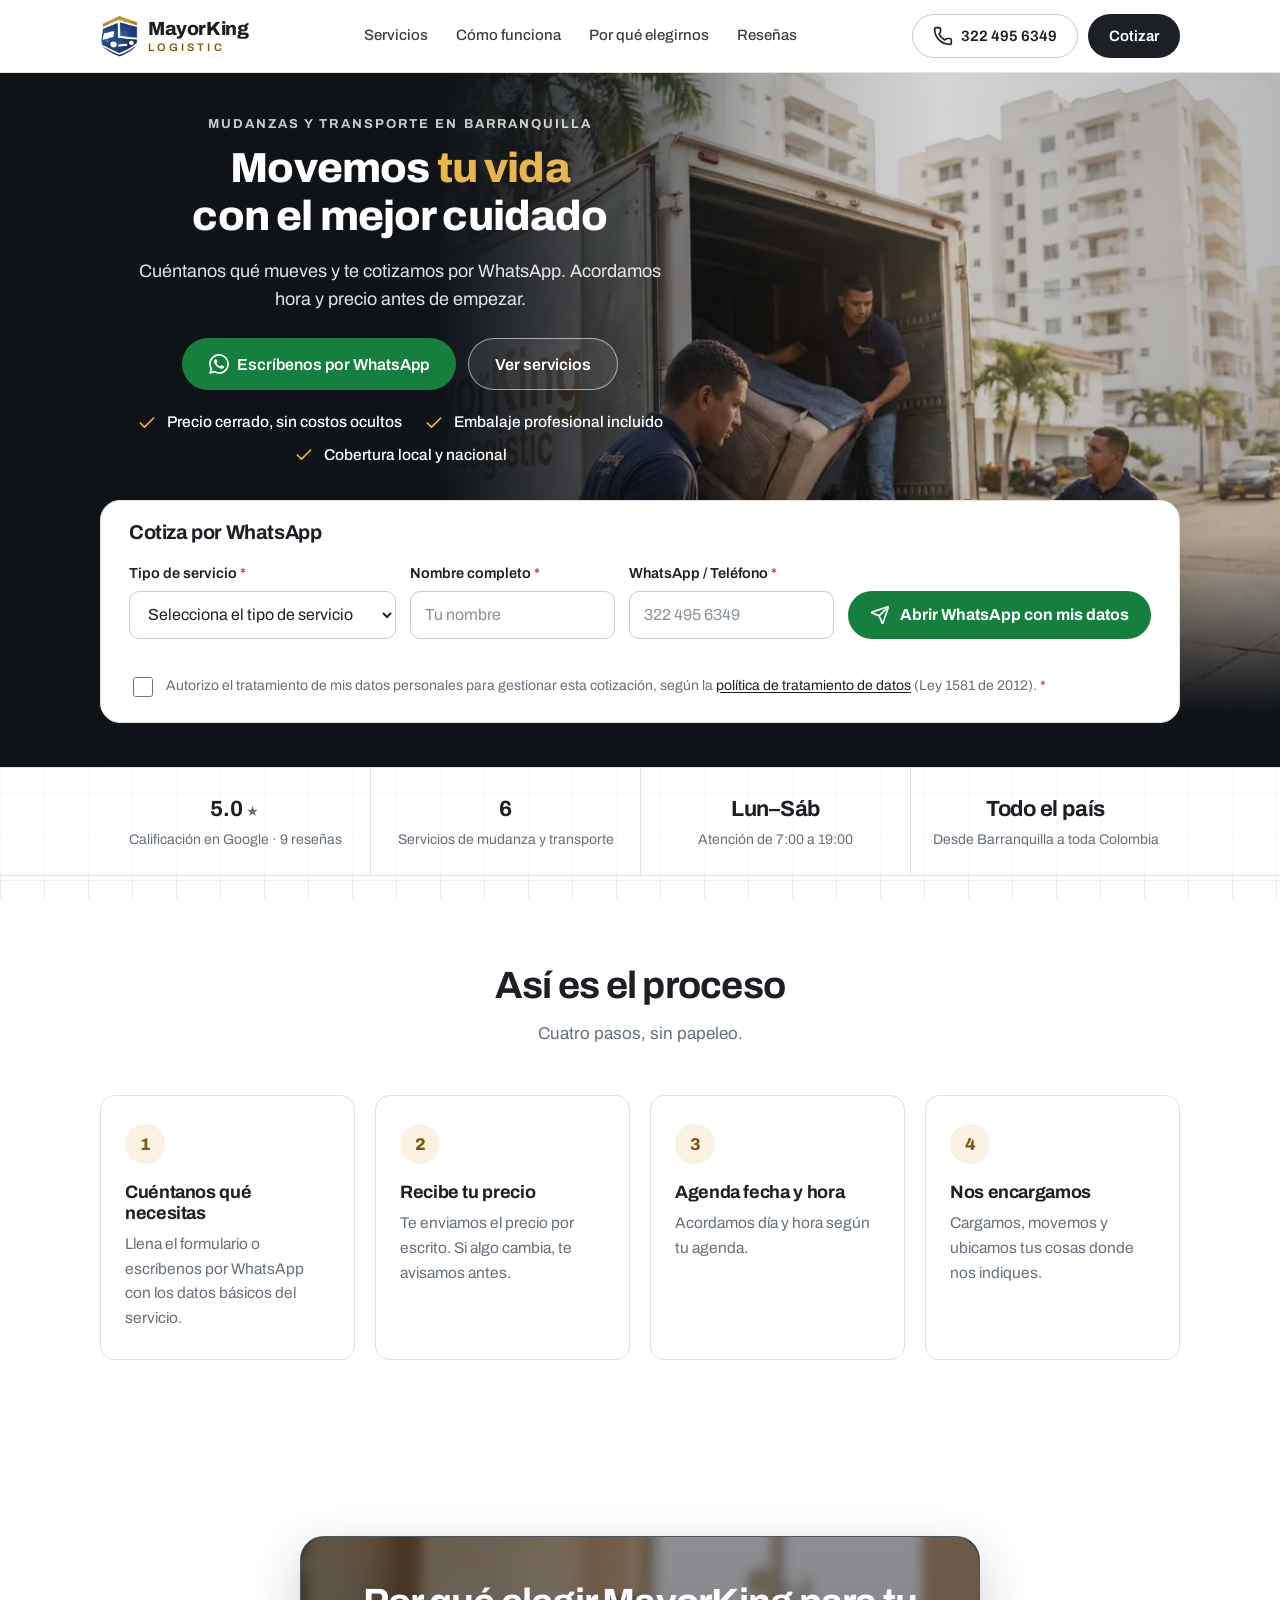
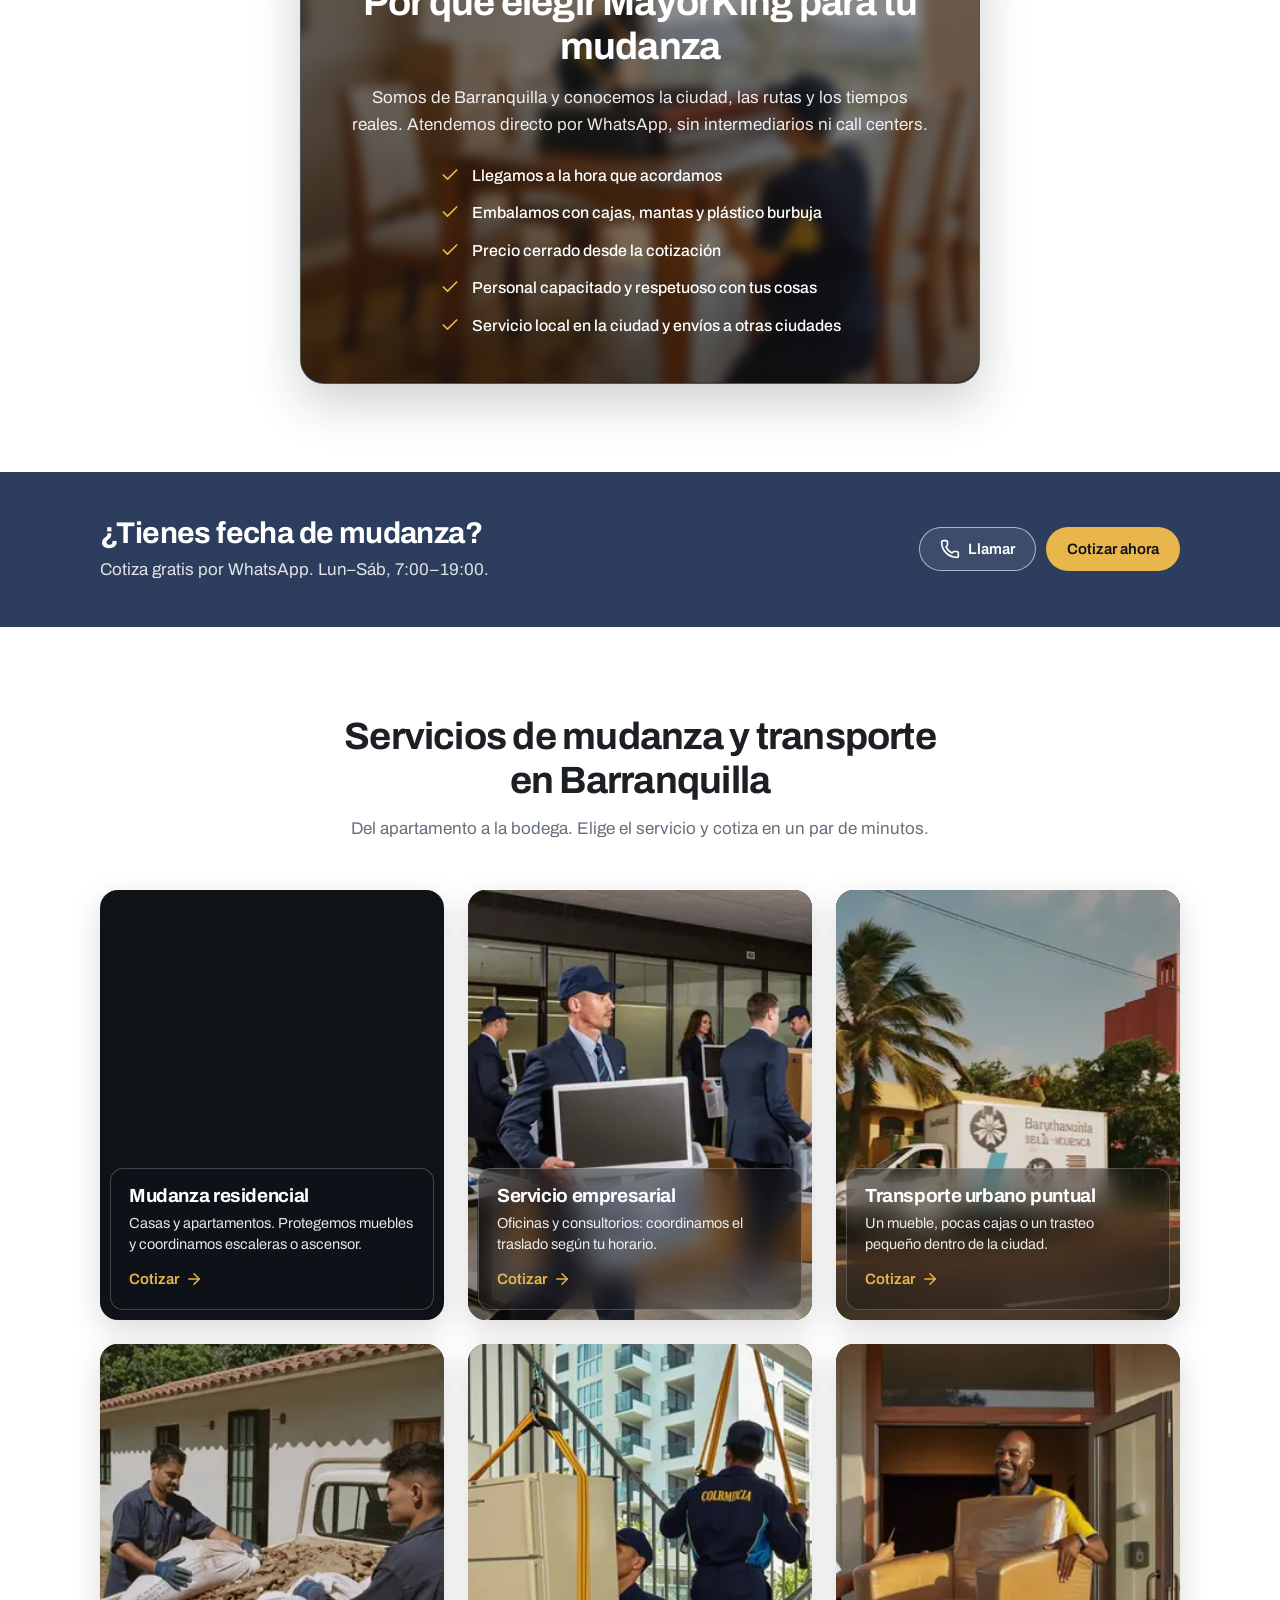
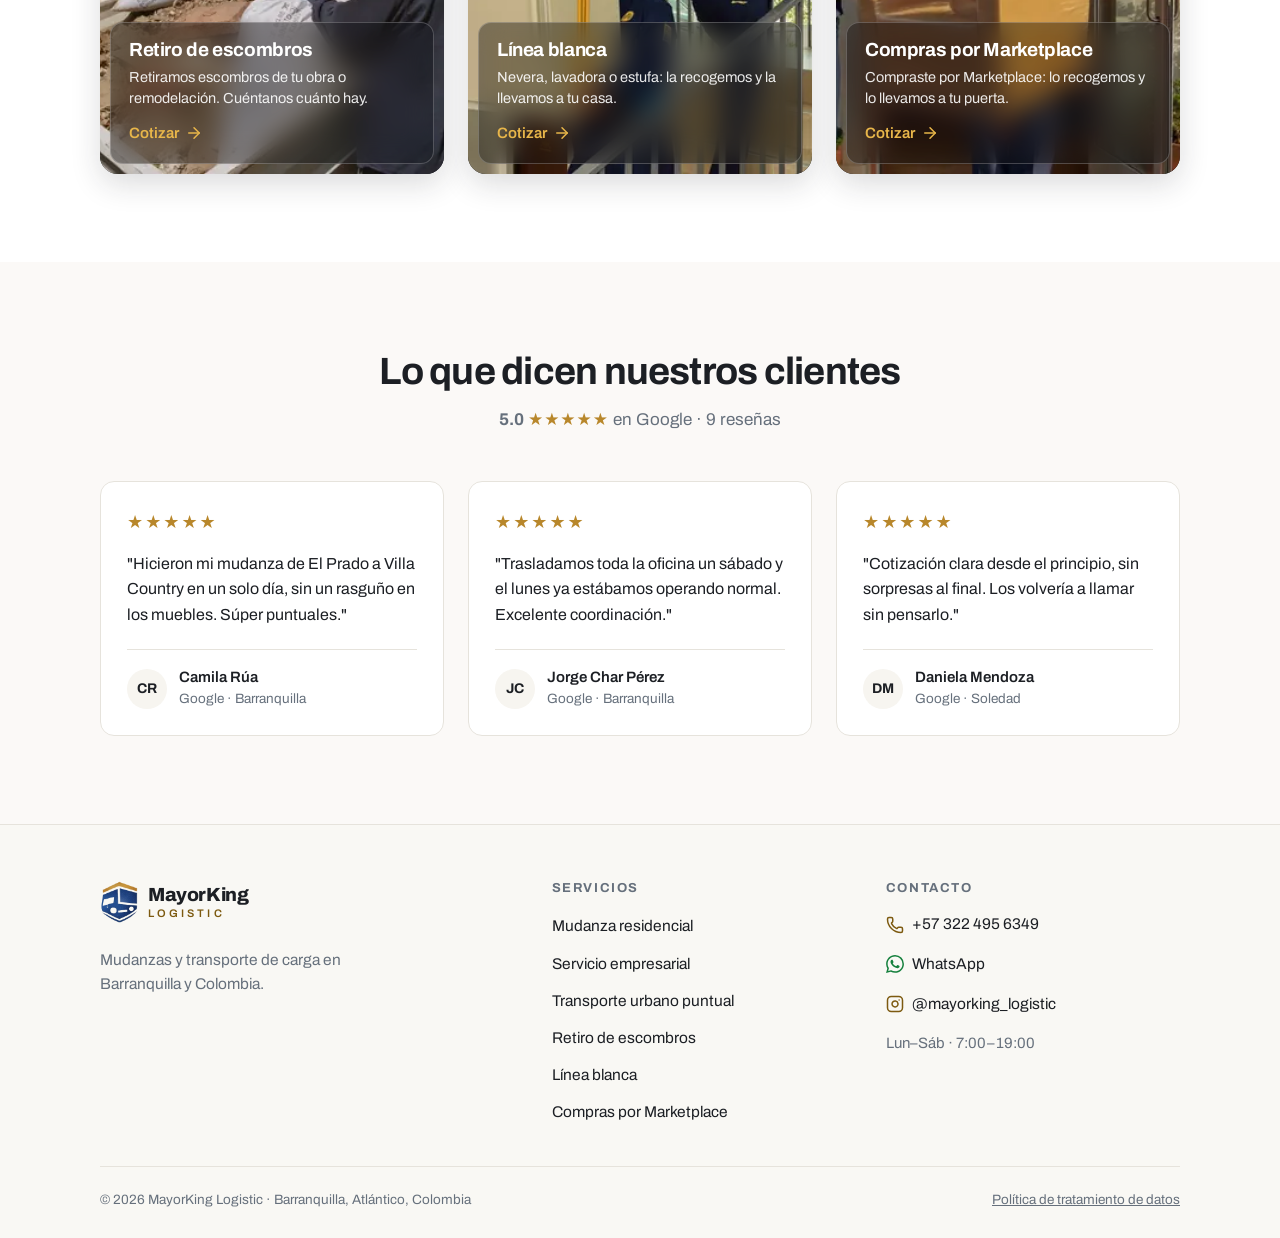
==== commit 5a037d77: "perf/a11y: imágenes responsive, contraste del verde, puntos táctiles, etiquetas accesibles y CSP par" ====
--- a/index.html
+++ b/index.html
@@ -27,12 +27,12 @@
   <link rel="alternate" hreflang="es-CO" href="https://mayorkinglogistic.com/">
 
   <link rel="preload" href="assets/fonts/archivo-var-latin.woff2" as="font" type="font/woff2" crossorigin>
-  <link rel="preload" href="assets/img/hero-operacion.webp" as="image" type="image/webp" fetchpriority="high">
+  <link rel="preload" href="assets/img/hero-operacion.webp" as="image" type="image/webp" fetchpriority="high" imagesrcset="assets/img/hero-operacion-800.webp 800w, assets/img/hero-operacion.webp 1200w" imagesizes="(max-width: 960px) 100vw, 900px">
 
   <link rel="icon" type="image/png" sizes="48x48" href="assets/logo/favicon-48.png">
   <link rel="apple-touch-icon" href="assets/logo/apple-touch-icon.png">
 
-  <link rel="stylesheet" href="css/style.css?v=5">
+  <link rel="stylesheet" href="css/style.css?v=6">
 
   <script type="application/ld+json">
   {
@@ -210,7 +210,7 @@
       </nav>
 
       <div class="nav-actions">
-        <a href="tel:+573224956349" class="btn btn-line nav-call" aria-label="Llamar a MayorKing Logistic">
+        <a href="tel:+573224956349" class="btn btn-line nav-call" aria-label="Llamar al 322 495 6349">
           <svg class="icon" aria-hidden="true" focusable="false"><use href="#i-phone"/></svg> 322&nbsp;495&nbsp;6349
         </a>
         <a href="#cotizar" class="btn btn-dark nav-cta">Cotizar</a>
@@ -226,7 +226,7 @@
       <a href="#como-funciona">Cómo funciona</a>
       <a href="#por-que-elegirnos">Por qué elegirnos</a>
       <a href="#testimonios">Reseñas</a>
-      <a href="tel:+573224956349" class="btn btn-line mm-call" aria-label="Llamar a MayorKing Logistic"><svg class="icon" aria-hidden="true" focusable="false"><use href="#i-phone"/></svg> Llamar ahora</a>
+      <a href="tel:+573224956349" class="btn btn-line mm-call" aria-label="Llamar ahora a MayorKing Logistic"><svg class="icon" aria-hidden="true" focusable="false"><use href="#i-phone"/></svg> Llamar ahora</a>
     </nav>
   </header>
 
@@ -236,7 +236,7 @@
   <section id="hero" class="hero">
 
       <figure class="hero-photo">
-        <img src="assets/img/hero-operacion.webp" alt="Equipo de MayorKing Logistic cargando un camión de mudanza en Barranquilla" width="1200" height="670" fetchpriority="high" decoding="async">
+        <img src="assets/img/hero-operacion.webp" srcset="assets/img/hero-operacion-800.webp 800w, assets/img/hero-operacion.webp 1200w" sizes="(max-width: 960px) 100vw, 900px" alt="Equipo de MayorKing Logistic cargando un camión de mudanza en Barranquilla" width="1200" height="670" fetchpriority="high" decoding="async">
       </figure>
     <div class="container hero-grid">
       <div class="hero-copy">
@@ -558,7 +558,7 @@
 
         <article class="svc-card">
           <div class="svc-media">
-            <img src="assets/img/srv-residencial.webp" alt="Embaladores de MayorKing protegiendo muebles en un apartamento" width="800" height="600" loading="lazy" decoding="async">
+            <img src="assets/img/srv-residencial.webp" srcset="assets/img/srv-residencial-480.webp 480w, assets/img/srv-residencial.webp 800w" sizes="(max-width: 960px) 50vw, 344px" alt="Embaladores de MayorKing protegiendo muebles en un apartamento" width="800" height="600" loading="lazy" decoding="async">
           </div>
           <div class="svc-body">
             <h3>Mudanza residencial</h3>
@@ -569,7 +569,7 @@
 
         <article class="svc-card">
           <div class="svc-media">
-            <img src="assets/img/srv-empresarial.webp" alt="Traslado de equipos de oficina embalados" width="800" height="600" loading="lazy" decoding="async">
+            <img src="assets/img/srv-empresarial.webp" srcset="assets/img/srv-empresarial-480.webp 480w, assets/img/srv-empresarial.webp 800w" sizes="(max-width: 960px) 50vw, 344px" alt="Traslado de equipos de oficina embalados" width="800" height="600" loading="lazy" decoding="async">
           </div>
           <div class="svc-body">
             <h3>Servicio empresarial</h3>
@@ -580,7 +580,7 @@
 
         <article class="svc-card">
           <div class="svc-media">
-            <img src="assets/img/srv-urbano.webp" alt="Furgón de transporte urbano en calle de Barranquilla" width="800" height="600" loading="lazy" decoding="async">
+            <img src="assets/img/srv-urbano.webp" srcset="assets/img/srv-urbano-480.webp 480w, assets/img/srv-urbano.webp 800w" sizes="(max-width: 960px) 50vw, 344px" alt="Furgón de transporte urbano en calle de Barranquilla" width="800" height="600" loading="lazy" decoding="async">
           </div>
           <div class="svc-body">
             <h3>Transporte urbano puntual</h3>
@@ -591,7 +591,7 @@
 
         <article class="svc-card">
           <div class="svc-media">
-            <img src="assets/img/srv-escombros.webp" alt="Operarios cargando escombros en camión" width="800" height="600" loading="lazy" decoding="async">
+            <img src="assets/img/srv-escombros.webp" srcset="assets/img/srv-escombros-480.webp 480w, assets/img/srv-escombros.webp 800w" sizes="(max-width: 960px) 50vw, 344px" alt="Operarios cargando escombros en camión" width="800" height="600" loading="lazy" decoding="async">
           </div>
           <div class="svc-body">
             <h3>Retiro de escombros</h3>
@@ -602,7 +602,7 @@
 
         <article class="svc-card">
           <div class="svc-media">
-            <img src="assets/img/srv-lineablanca.webp" alt="Operarios transportando una nevera con correas de carga" width="800" height="600" loading="lazy" decoding="async">
+            <img src="assets/img/srv-lineablanca.webp" srcset="assets/img/srv-lineablanca-480.webp 480w, assets/img/srv-lineablanca.webp 800w" sizes="(max-width: 960px) 50vw, 344px" alt="Operarios transportando una nevera con correas de carga" width="800" height="600" loading="lazy" decoding="async">
           </div>
           <div class="svc-body">
             <h3>Línea blanca</h3>
@@ -613,7 +613,7 @@
 
         <article class="svc-card">
           <div class="svc-media">
-            <img src="assets/img/srv-marketplace.webp" alt="Entrega de compra de Marketplace en la puerta del cliente" width="800" height="600" loading="lazy" decoding="async">
+            <img src="assets/img/srv-marketplace.webp" srcset="assets/img/srv-marketplace-480.webp 480w, assets/img/srv-marketplace.webp 800w" sizes="(max-width: 960px) 50vw, 344px" alt="Entrega de compra de Marketplace en la puerta del cliente" width="800" height="600" loading="lazy" decoding="async">
           </div>
           <div class="svc-body">
             <h3>Compras por Marketplace</h3>
@@ -731,7 +731,7 @@
     </div>
   </footer>
 
-  <script src="js/cotizacion.js?v=5"></script>
-  <script src="js/main.js?v=5"></script>
+  <script src="js/cotizacion.js?v=6"></script>
+  <script src="js/main.js?v=6"></script>
 </body>
 </html>
--- a/css/style.css
+++ b/css/style.css
@@ -24,7 +24,7 @@
   --gold:      #B8872B;   /* acento (logo) */
   --gold-soft: #FAF3E3;
   --gold-text: #7D5A10;   /* dorado como texto sobre claro (AA) */
-  --wa:        #178A45;   /* verde WhatsApp con contraste AA bajo texto blanco */
+  --wa:        #15803D;   /* verde WhatsApp con contraste AA bajo texto blanco */
   --danger:    #C93A3F;
 
   --radius: 14px;
@@ -95,7 +95,7 @@
 @media (hover: hover) {
   .btn-dark:hover { background: #343A43; }
   .btn-line:hover { border-color: var(--ink); }
-  .btn-wa:hover { background: #12733A; }
+  .btn-wa:hover { background: #116B33; }
 }
 
 /* ── Header ──────────────────────────────────────────────────────── */
@@ -338,7 +338,7 @@
 }
 #btn-cotizar:active { transform: scale(.98); }
 #btn-cotizar:disabled { opacity: .75; cursor: progress; }
-@media (hover: hover) { #btn-cotizar:not(:disabled):hover { background: #12733A; } }
+@media (hover: hover) { #btn-cotizar:not(:disabled):hover { background: #116B33; } }
 .spinner { width: 16px; height: 16px; flex-shrink: 0; animation: spin 1s linear infinite; }
 @keyframes hero-bounce { 0%, 100% { translate: 0 0; } 50% { translate: 0 6px; } }
 @keyframes spin { to { transform: rotate(360deg); } }
@@ -426,8 +426,10 @@
   .reviews-grid::-webkit-scrollbar { display: none; }
   .review { flex: 0 0 100%; scroll-snap-align: start; scroll-snap-stop: always; }
   .review-dots { display: flex; justify-content: center; gap: 8px; margin-top: 16px; }
-  .review-dots button { width: 8px; height: 8px; padding: 0; border: 0; border-radius: 50%; background: #CFCBC2; cursor: pointer; transition: background-color .25s, width .25s var(--ease-out); }
-  .review-dots button.is-active { width: 22px; border-radius: 4px; background: var(--ink); }
+  .review-dots { gap: 0; }
+  .review-dots button { position: relative; width: 28px; height: 28px; padding: 0; border: 0; background: none; cursor: pointer; }
+  .review-dots button::before { content: ""; position: absolute; top: 50%; left: 50%; width: 8px; height: 8px; margin: -4px 0 0 -4px; border-radius: 50%; background: #CFCBC2; transition: background-color .25s, width .25s var(--ease-out), margin .25s var(--ease-out); }
+  .review-dots button.is-active::before { width: 22px; margin-left: -11px; border-radius: 4px; background: var(--ink); }
   /* Servicios en móvil: tarjetas en pareja */
   .services-grid { grid-template-columns: 1fr 1fr; gap: 12px; }
   .svc-card { aspect-ratio: 3 / 4.4; border-radius: 14px; }
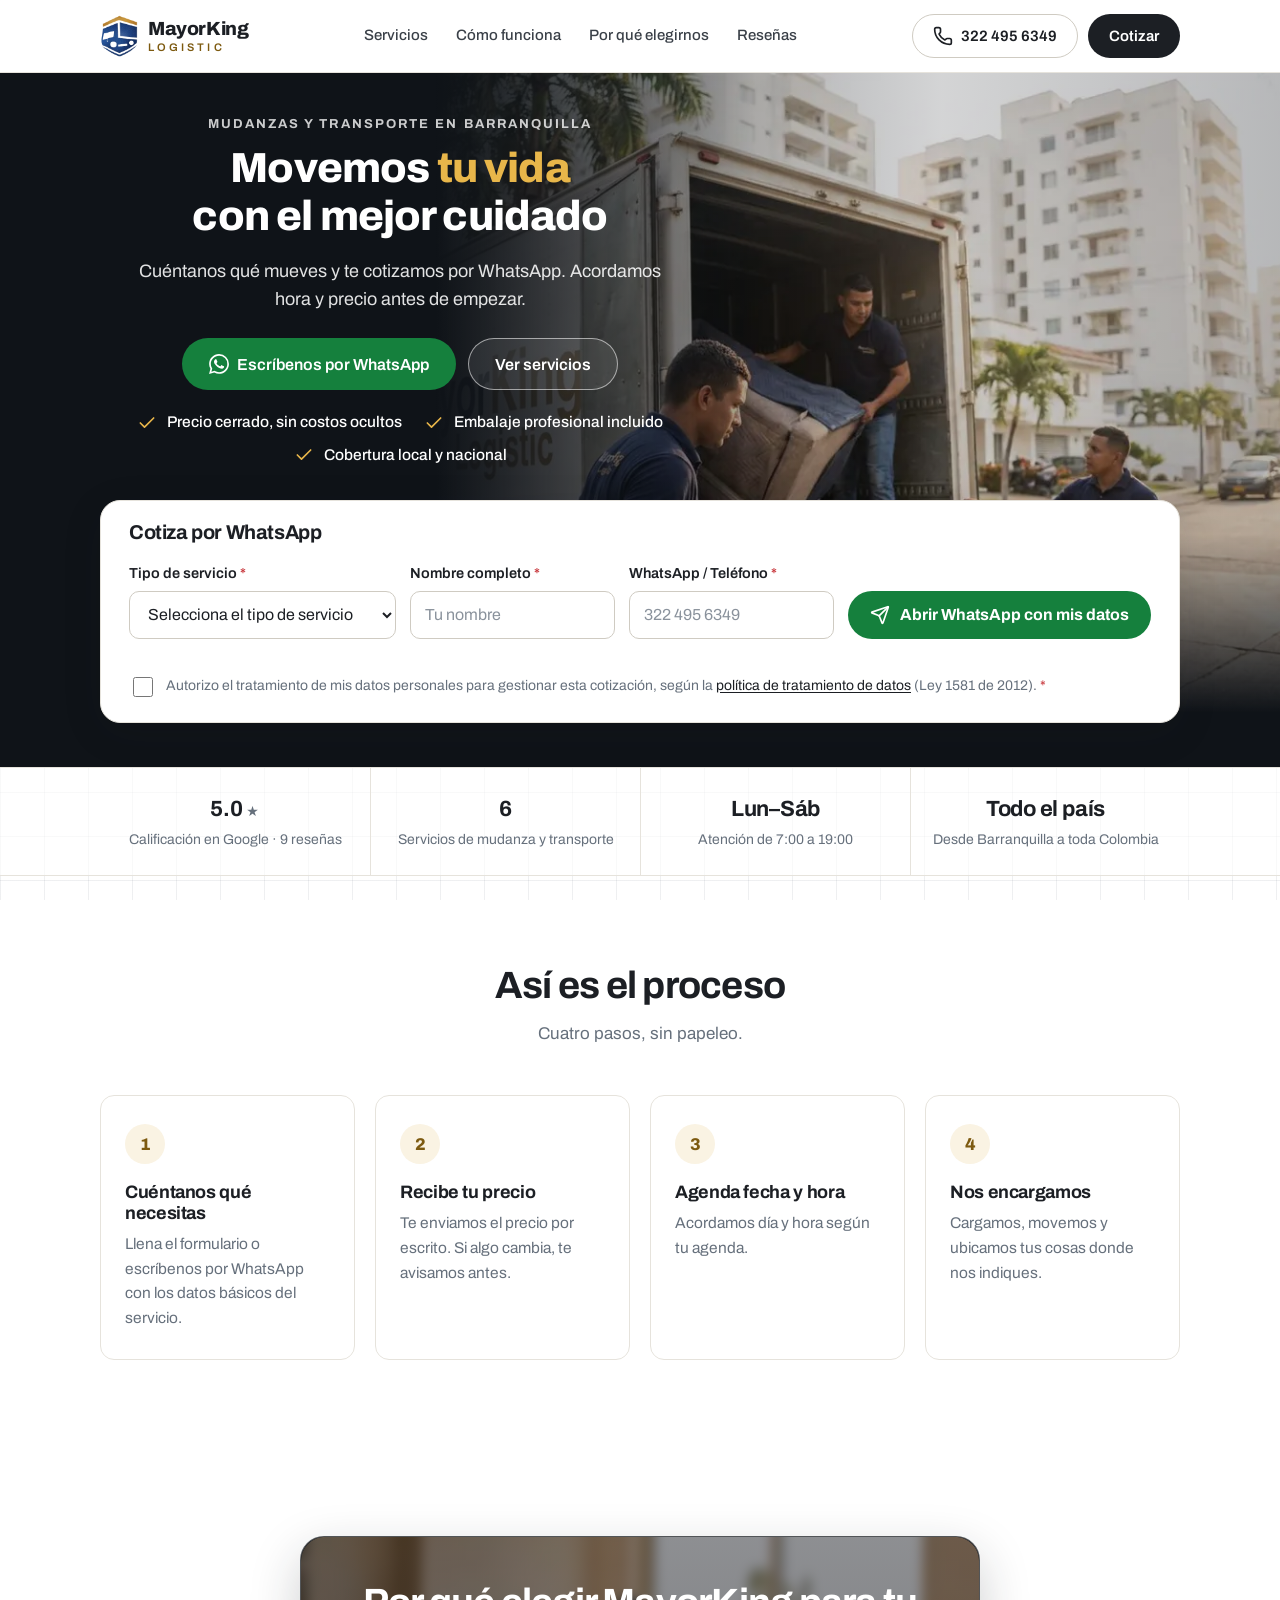
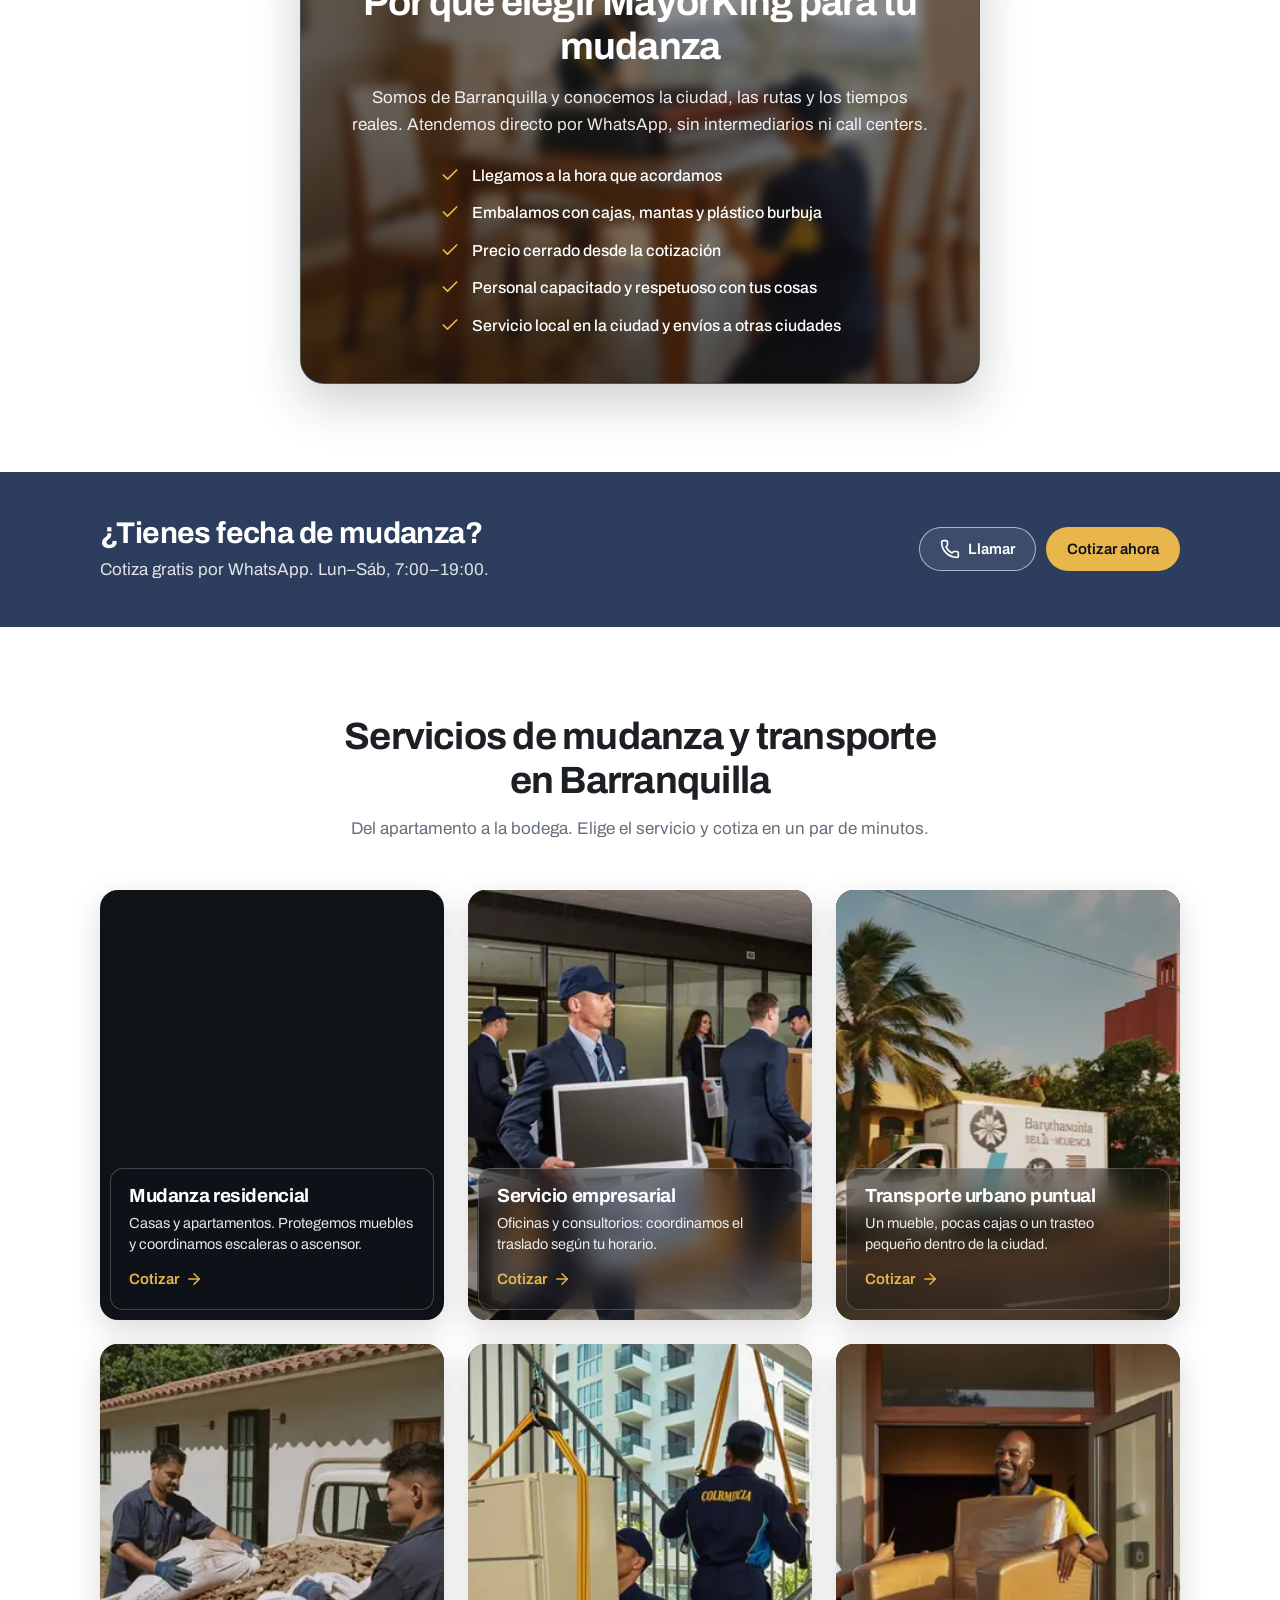
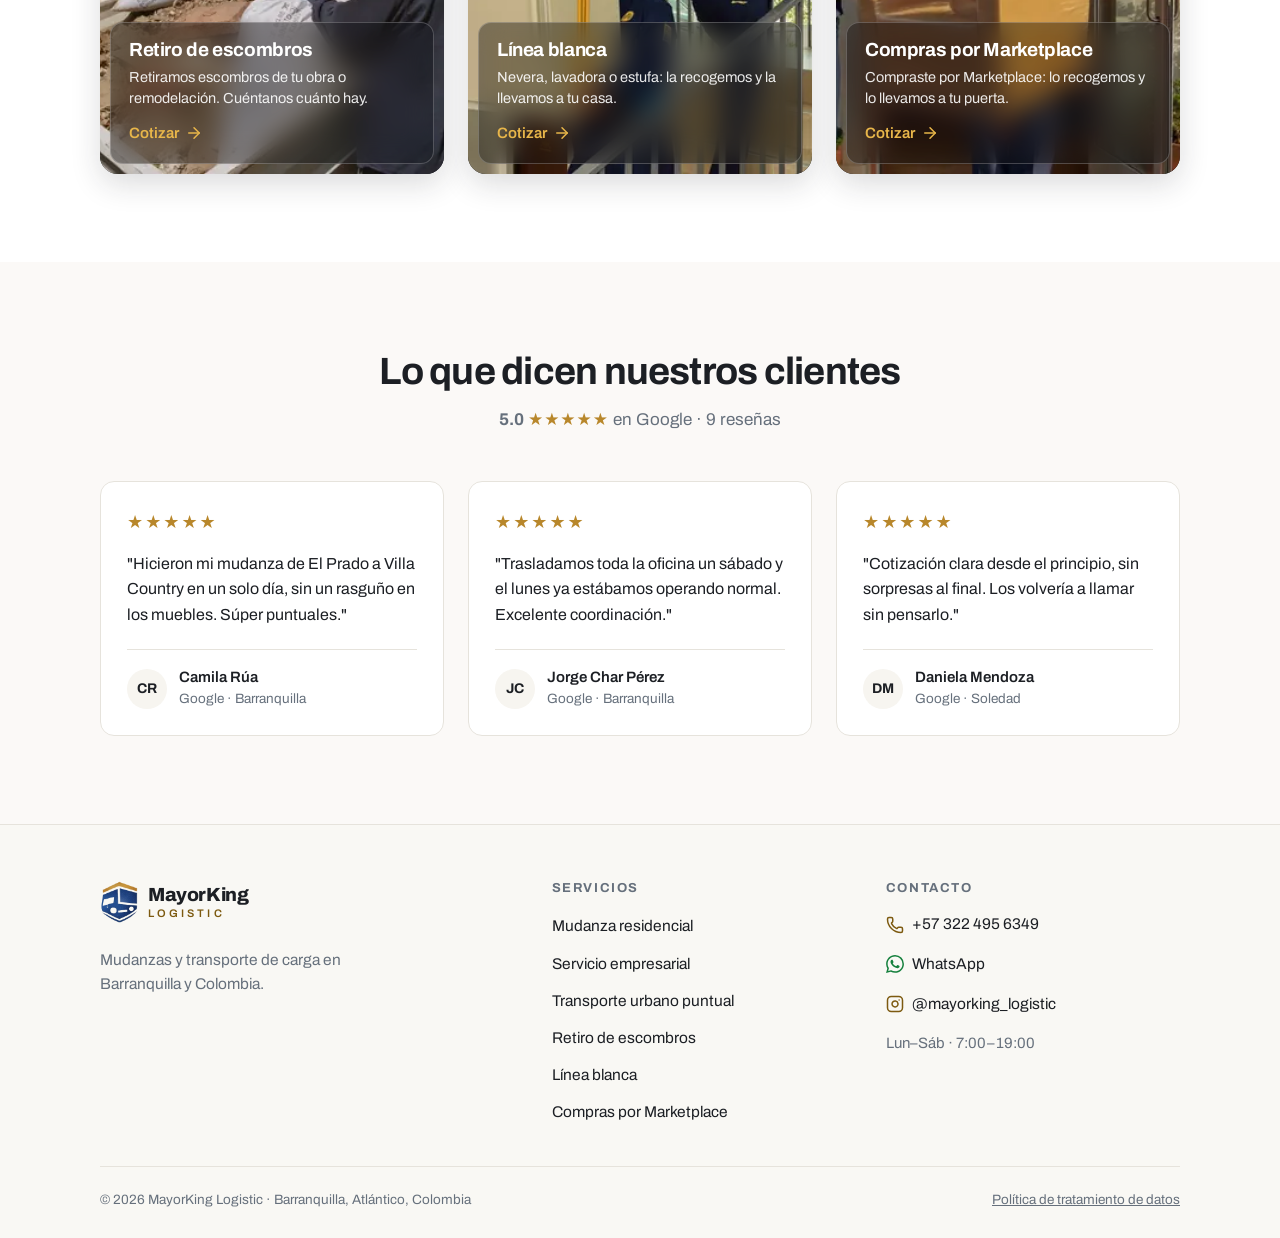
==== commit afc5fed9: "fix(seo): cobertura desde Barranquilla a toda Colombia en descripción y JSON-LD (areaServed Atlántic" ====
--- a/index.html
+++ b/index.html
@@ -4,7 +4,7 @@
   <meta charset="UTF-8">
   <meta name="viewport" content="width=device-width, initial-scale=1.0">
   <title>Mudanzas en Barranquilla y Transporte de Carga | MayorKing</title>
-  <meta name="description" content="Mudanzas residenciales y empresariales, transporte de carga y retiro de escombros en Barranquilla y otras ciudades. Cotiza gratis por WhatsApp.">
+  <meta name="description" content="Mudanzas residenciales y empresariales, transporte de carga y retiro de escombros desde Barranquilla a toda Colombia. Cotiza gratis por WhatsApp.">
   <meta name="theme-color" content="#FFFFFF">
   <meta property="og:title" content="MayorKing Logistic — Mudanzas y Transporte en Barranquilla">
   <meta property="og:description" content="Mudanzas y transporte de carga en Barranquilla y toda Colombia. Precio cerrado y embalaje profesional incluido.">
@@ -32,7 +32,7 @@
   <link rel="icon" type="image/png" sizes="48x48" href="assets/logo/favicon-48.png">
   <link rel="apple-touch-icon" href="assets/logo/apple-touch-icon.png">
 
-  <link rel="stylesheet" href="css/style.css?v=6">
+  <link rel="stylesheet" href="css/style.css?v=7">
 
   <script type="application/ld+json">
   {
@@ -59,54 +59,8 @@
       "addressCountry": "CO"
     },
     "areaServed": [
-      {
-        "@type": "City",
-        "name": "Barranquilla"
-      },
-      {
-        "@type": "City",
-        "name": "Puerto Colombia"
-      },
-      {
-        "@type": "City",
-        "name": "Soledad"
-      },
-      {
-        "@type": "City",
-        "name": "Cartagena"
-      },
-      {
-        "@type": "City",
-        "name": "Santa Marta"
-      },
-      {
-        "@type": "City",
-        "name": "Valledupar"
-      },
-      {
-        "@type": "City",
-        "name": "Sincelejo"
-      },
-      {
-        "@type": "City",
-        "name": "Montería"
-      },
-      {
-        "@type": "City",
-        "name": "Bucaramanga"
-      },
-      {
-        "@type": "City",
-        "name": "Medellín"
-      },
-      {
-        "@type": "City",
-        "name": "Bogotá"
-      },
-      {
-        "@type": "City",
-        "name": "Cali"
-      }
+      { "@type": "AdministrativeArea", "name": "Atlántico" },
+      { "@type": "Country", "name": "Colombia" }
     ],
     "openingHoursSpecification": [
       {
@@ -731,7 +685,7 @@
     </div>
   </footer>
 
-  <script src="js/cotizacion.js?v=6"></script>
-  <script src="js/main.js?v=6"></script>
+  <script src="js/cotizacion.js?v=7"></script>
+  <script src="js/main.js?v=7"></script>
 </body>
 </html>
